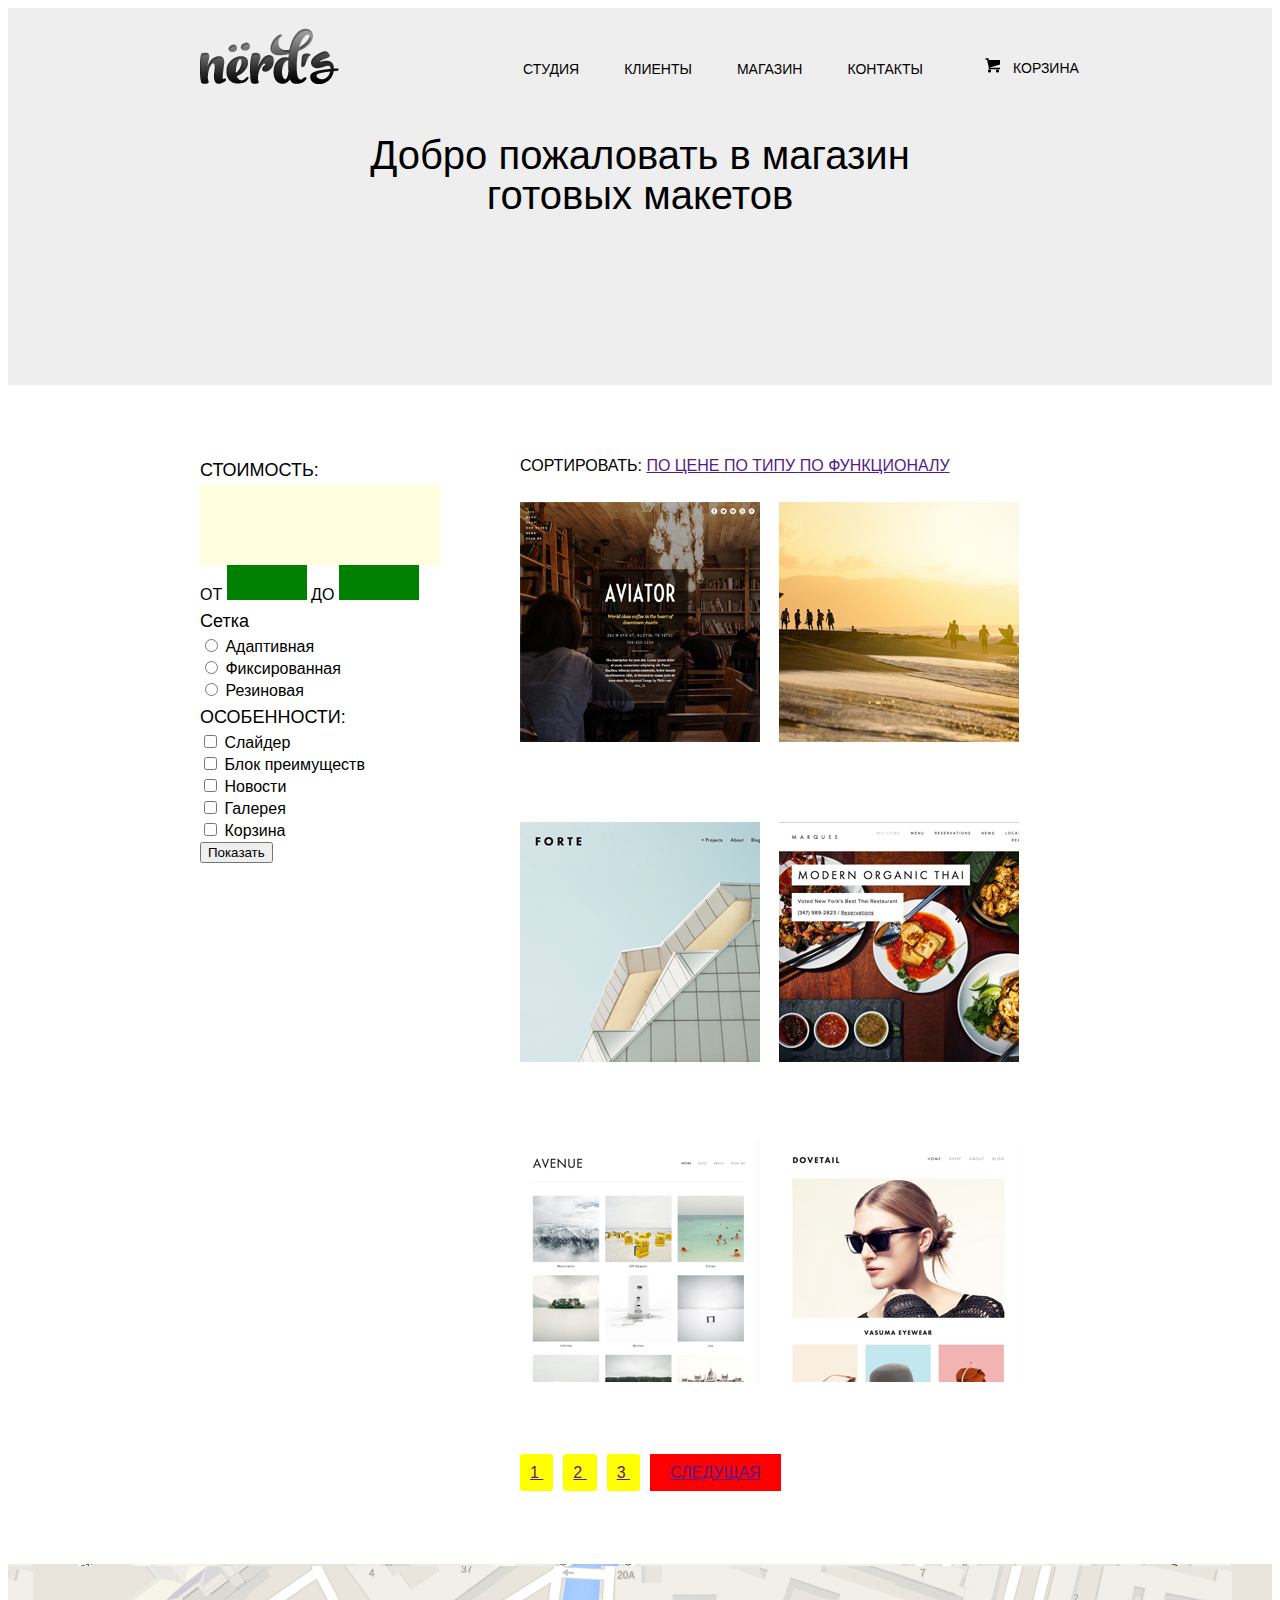
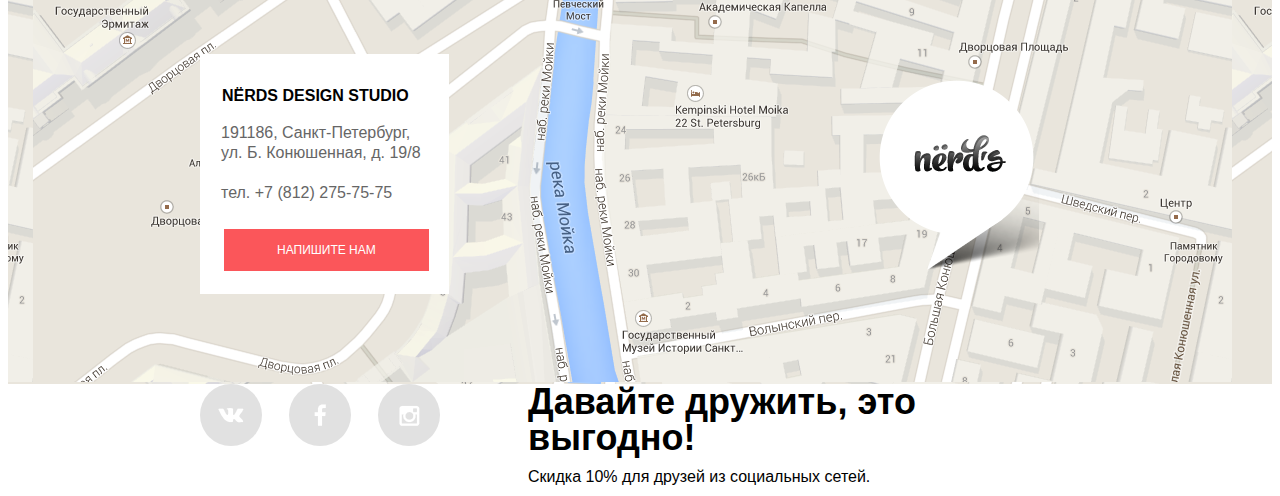
==== catalog.html @ fcb2af53 "Ищем ошибку" ====
<!DOCTYPE HTML5>
<html>
<head>
<meta charset="utf-8">
<link href="css/style.css" rel="stylesheet">
<title> Каталог магазина </title>
</head>   
<body>

<header>
<div class="container">
  <div class="logo"><img src="img/logo.png" width="" height=""></div>
  <ul class="main-menu">
    <li><a href=""> Студия </a></li>
    <li><a href=""> Клиенты </a></li>
    <li><a href=""> Магазин </a></li>
    <li><a href=""> Контакты </a></li>
  </ul>
  <div class="basket">
    <a href=""> Корзина </a>
  </div>
</div>
</header> 
    
<div class="promo-block">
<div class="container">

<div class="catalog-promo-title"> Добро пожаловать в магазин 
готовых макетов </div>
      
</div>    
</div>
    
<div class="main">
<div class="container">

<div class="filter-block">
  <div class="filter-navigation">
    <span class="filter-title"> СТОИМОСТЬ: </span> 
    <div class="filter-scroll"></div>
    <span> ОТ </span><div class="filter-value min"></div><span> ДО </span><div class="filter-value max"></div>
  </div>
  <div class="filter-select">
    <form action="https://htmlacademy.ru" method="post">
      <div class="filter-version">
      <span class="filter-title"> Сетка </span>
      <label><input type="radio"> Адаптивная </label>
      <label><input type="radio"> Фиксированная </label>
      <label><input type="radio"> Резиновая </label>
      </div>
      <div class="features">
      <span class="filter-title"> ОСОБЕННОСТИ: </span>
      <label><input type="checkbox"> Слайдер </label>
      <label><input type="checkbox"> Блок преимуществ </label>
      <label><input type="checkbox"> Новости </label>
      <label><input type="checkbox"> Галерея </label>
      <label><input type="checkbox"> Корзина </label>
      </div>
      <button type="submit"> Показать </button>      
    </form>     
  </div>
</div>
    
    
<div class="portfolio-block">
  <div class="sort">
    <span class="sort-title"> СОРТИРОВАТЬ: </span>
    <a href=""> ПО ЦЕНЕ </a>
    <a href=""> ПО ТИПУ </a>
    <a href=""> ПО ФУНКЦИОНАЛУ </a>
    <a href="" class="sort-down">  </a>
    <a href="" class="sort-up">  </a>
  </div>
  <div class="portfolio">
    <div class="portfolio-item">
      <img src="img/item1.jpg" width="" height="">  
    </div>
    <div class="portfolio-item">
      <img src="img/item2.jpg" width="" height="">  
    </div>
    <div class="portfolio-item">
      <img src="img/item3.jpg" width="" height="">  
    </div>
    <div class="portfolio-item">
      <img src="img/item4.jpg" width="" height="">  
    </div>
    <div class="portfolio-item">
      <img src="img/item5.jpg" width="" height="">  
    </div>
    <div class="portfolio-item">
      <img src="img/item6.jpg" width="" height="">  
    </div>
  </div> 
  <div class="page-number">
    <a href="" class="page-point"> 1 </a>
    <a href="" class="page-point"> 2 </a>
    <a href="" class="page-point"> 3 </a>
    <a href="" class="page-next"> СЛЕДУЩАЯ </a>   
  </div>
</div>


    
</div>    
</div>

    
    
    
<div class="map">
<div class="container">
  <div class="companyinfo">
    <h2> NЁRDS DESIGN STUDIO </h2>
    <p> 191186, Санкт-Петербург,<br> 
ул. Б. Конюшенная, д. 19/8<br><br>  

тел. +7 (812) 275-75-75 </p>
    <a href="" class="writetous"> Напишите нам</a>
    
  </div>
  <div class="logo-onmap"><img src="img/logo-cut.png"></div>
    
</div>
</div>
    
<footer>
<div class="container">
  <div class="social">
    <a href="" class="socialicon icon-vk"></a>
    <a href="" class="socialicon icon-fc"></a>
    <a href="" class="socialicon icon-insta"></a>
  </div>
  <div class="footerpromo">
    <strong class="footerpromo-call"> Давайте дружить, это выгодно! </strong> 
    <p class="footerpromo-description"> Скидка 10% для друзей из социальных сетей. </p>
  </div>
</div>


      
</footer>
    

    
    
</body>
</html>
---- css/style.css ----
/* Общие стили */

body {
font-size: 16px;
line-height: 22px;
color: #000000;
font-family: 'Roboto', sans-serif;
font-weight: 500;

}

.column-2 {
width: 620px;
float: left;
}

.column-1 {
width: 250px;
float: right;
}


.filter-title {
font-size: 18px;
line-height: 30px;
}

.container {
width: 880px;
padding-left: 10px;
padding-right: 10px;
margin: 0 auto;
}

.container:after {
content: "";
display: table;
clear: both;
}

/* Стили к хедеру */

header {
padding-bottom: 50px;
background: #eeeeee;
}

.logo {
    width: 140px;
    margin-right: 183px;
    float: left;
    padding-top: 20px;
}

.main-menu {
    width: 400px;
    margin-right: 18px;
    float: left;
    font-size: 0px;
    padding: 0px;
    
}

.main-menu li {
display: inline-block;
font-size: 16px;
margin-top: 46px;
margin-right: 45px;
position: relative;
}

.main-menu li:last-child {
margin-right: 0px;
}

.main-menu a {
font-size: 14px;
line-height: 30px;
text-transform: uppercase;
color: #000000;
text-decoration: none;   
}

.main-menu a:hover, .basket a:hover {
color: #fb565a;
}

.main-menu a:active, .basket a:active {
color: #8f8f8f;
}

.current-page {

position: absolute;
height: 2px;
background: red;


    
}

.basket {
width: ;
float: left;
padding-left: 72px;
padding-top: 45px;
position: relative;

}

.basket a {
font-size: 14px;
line-height: 30px;
text-transform: uppercase;
color: #000000;
text-decoration: none; 
    
}


.basket:before {
content: "";
width: 15px;
height: 15px;
position: absolute;
background: url("../img/icon-basket.png") no-repeat;
left: 44px;
top: 50px;

}

.
/* Стили к футеру */
footer {
padding-top: 74px;
padding-bottom: 80px;
}
.social {
width: 240px;
float: left;
font-size: 0px;
margin-right: 88px;
}

.socialicon {
display: inline-block;
width: 62px;
height: 62px;
border-radius: 50%;
margin-right: 27px;
line-height: 62px;
position: relative;
font-size: 16px;
vertical-align: top;


}

.icon-vk {
background: #e1e1e1 url("../img/icon-vk.png") no-repeat center;
}

.icon-fc {
background: #e1e1e1 url("../img/icon-fc.png") no-repeat center;
}

.icon-insta {
background: #e1e1e1 url("../img/icon-insta.png") no-repeat center;
}



.socialicon:nth-child(3n) {
margin-right: 0px;
}



.footerpromo {
float: left;
width: 538px;
    

}

.footerpromo-call {
font-size: 36px;
line-height: 36px;
}

.footerpromo-description {
margin: 0px;
padding-top: 10px;
font-size: 16px;
line-height: 22px;

}

/* Стили к промо-блоку */


.promo-title {
font-size: 36px;
line-height: 36px;
padding-top: 20px;
}

.promo-description {
padding-top: 5px;
color: #283136;
margin-bottom: 36px;
}

.promo-block {
padding-bottom: 80px;
margin-bottom: 70px;
background: #eeeeee;
}

.promo-info {
width: 380px;
float: left;
margin-right: 162px;
}

.promo-info .more {
padding: 13px 71px;
background: #fb565a;
text-transform: uppercase;
font-size: 12px;
line-height: 18px;
color: #ffffff;
text-decoration: none;
}

.promo-image {
width:auto;
float: left;
}

/* Стили к "Что делаем?" */
.whatdo {
padding-bottom:87px;
border-bottom: 2px solid #eeeeee;
}

.whatdo:after {
content: "";
display: table;
clear: both;
}

.whatdo-item {
width: 240px;
float: left;
margin-right: 80px;
}

.whatdo-item:last-child {
margin-right: 0px;
}

.whatdo-item-title {
font-size: 18px;
line-height: 30px;
text-transform: uppercase;
padding-top: 6px;
}

.whatdo-item-description {
font-size: 15px;
line-height: 22px;
color: #283136;
padding-left: px;
margin-bottom: 35px;
}

.whatdo-item-order {
    text-decoration: none;
    font-size: 12px;
    line-height: 18x;
    text-transform: uppercase;
    color: #ffffff;
    padding: 13px 40px;
    border-radius: 3px;
}

.whatdo-item-order1 {
background: #fb565a;
}

.whatdo-item-order1:hover {
background: #d6494d;
}

.whatdo-item-order1:active {
background: #b63538;
}

.whatdo-item-order2 {
background: #00ca74;
}

.whatdo-item-order2:hover {
background: #01a25e;
}

.whatdo-item-order2:active {
background: #009053;
}

.whatdo-item-order3 {
background: #efc84a;
}

.whatdo-item-order3:hover {
background: #d6ae2c;
}

.whatdo-item-order3:active {
background: #c09b24;
}


/* Стили к "Информация о компании" */


.about {
padding-top: 43px;
margin-bottom: 54px;
}

.about-top {
margin-bottom: 15px;
}

.about-top:after {
content: "";
display: table;
clear: both;
}

.about-title {
font-size: 36px;
line-height: 36px;
margin-bottom: 0px;
}

.about-description {
padding-left: 3px;
font-weight: ;
}

.about-top img {
margin-top: 18px;
margin-left: 42px;
margin-bottom: 26px;

}

.about-top .year {
text-transform: uppercase;
margin-left: 90px;
}

.about-bottom {
content: "";
display: table;
clear: both;
}   

.ourservices-title {
font-size: 16px;
line-height: 22px;
text-transform: uppercase;
}

.ourservices-list {
padding: 0px;
list-style: none;
position: relative;
}

.ourservices-list li {
padding-top: 8px;
padding-left: 37px;
margin-bottom: 13px;
position: relative;
}

.ourservices li:before {
content: "";
position: absolute;
width: 25px;
height: 2px;
background: #fb565a;
top: 17px;
left: 0px;
}



.howworks-title {
font-size: 16px;
line-height: 22px;
text-transform: uppercase;
padding-left: 20px;
}

.howworks-list {
padding: 0px;
list-style: none;
}

.howworks-list li {
padding-top: 8px;
padding-left: 56px;
margin-bottom: 14px;
position: relative;
}

.howworks-list li:before {
    content: "";
position: absolute;
width: 25px;
height: 2px;
background: #fb565a;
top: 17px;
left: 22px;
}


.clients {
min-height: 166px;
border-top:2px solid #eeeeee;
border-bottom: 2px solid #eeeeee;
margin-bottom: 80px;
line-height: 166px;
font-size: 0px;
}

.clients-item {
display: inline-block;
vertical-align: middle; 
margin-left: 10px;
margin-right: 112px;

}

.clients img {
opacity: 0.2;
}

.clients img:hover {
opacity: 1;
}

.clients-item:last-child {
margin-right: 0px;
}

/* Карта */

.map {
background: url("../img/map.png");
    background-position: 25px 2px;
padding-top: 90px;
padding-bottom: 90px;
}

.companyinfo {
background: #ffffff;
min-height: 240px;
float: left;
}

.logo-onmap {
width:auto;
float: left;
margin-top: 26px;
margin-left: 430px;
}

.companyinfo h2 {
font-size: 16px;
line-height: 30px;
margin: 0px;
padding-top: 27px;
padding-left: 22px;
}

.companyinfo p {
margin: 0px;
font-size: 16px;
line-height: 20px;
padding-top: 12px;
padding-left: 21px;
padding-right: 28px;
color: #666666;
margin-bottom: 38px;
}

.companyinfo .writetous {
color: red;
font-size: 12px;
line-height: 18px;
margin-left: 24px;
padding: 14px 53px;
text-transform: uppercase;
text-decoration: none;
color: #ffffff;
background: #fb565a;


}
/* #666666 */


/* 2-ая страничка */ 

.catalog-promo-title {
width: 590px;
font-size: 40px;
line-height: 40px;
text-align: center;
margin-left: auto;
margin-right: auto;
padding-bottom: 90px;
}

.filter-block {
width: 240px;
float: left;
}

.filter-scroll {
width: 240px;
height: 80px;
background: lightyellow;
}

.filter-value {
width: 80px;
height: 35px;
background: green;
display: inline-block;
}

.filter-version label, .features label {
display: block;
}

.portfolio-block {
width: 560px;
float: right;
margin-bottom: 80px;
}

.portfolio {
font-size: 0px;
}

.sort {
margin-bottom: 25px;
}

.portfolio-item {
width: 240px;
height: 240px;
margin-bottom: 80px;
display: inline-block;
}

.portfolio-item:nth-child(1n) {
margin-right: 19px;
}

.page-number {

}

.page-point {
background: yellow;
padding: 10px;
border-radius: 3px;
margin-right: 10px;
}

.page-next {
padding: 10px 20px;
background:red;
}
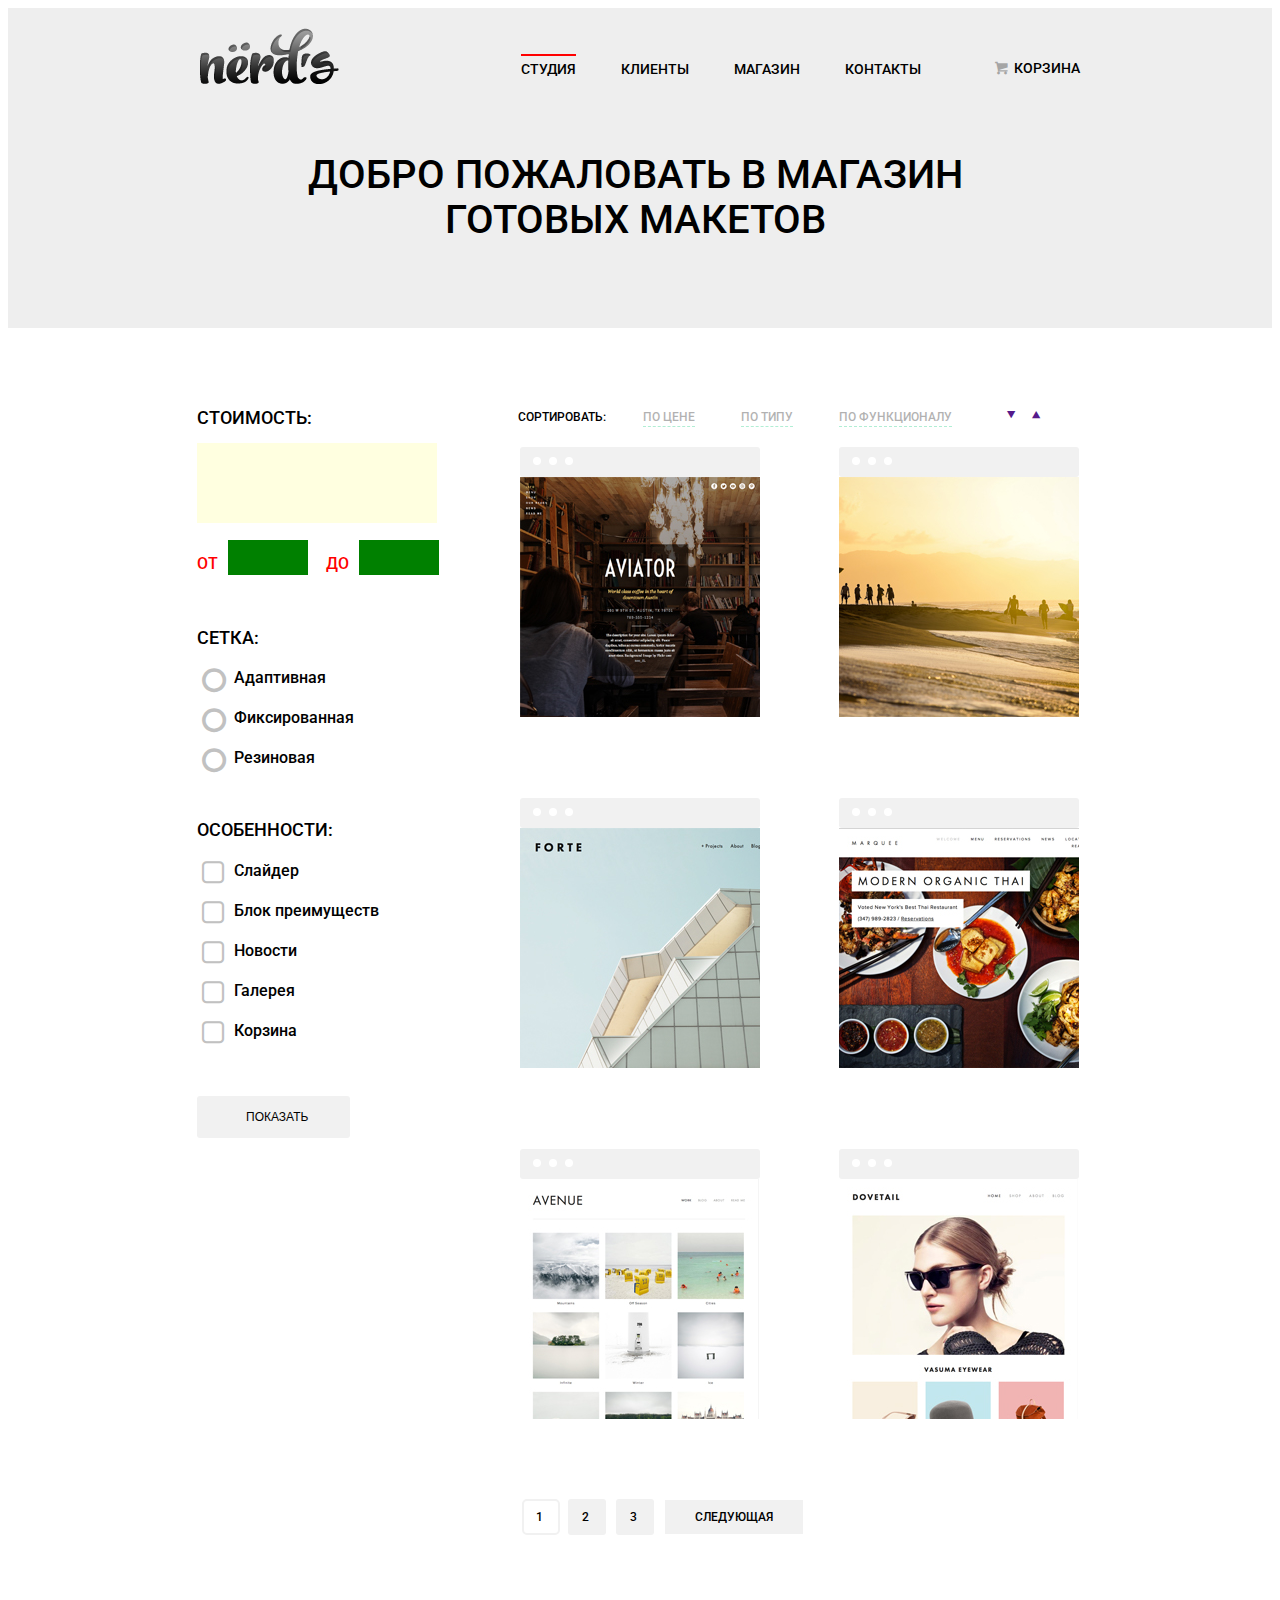
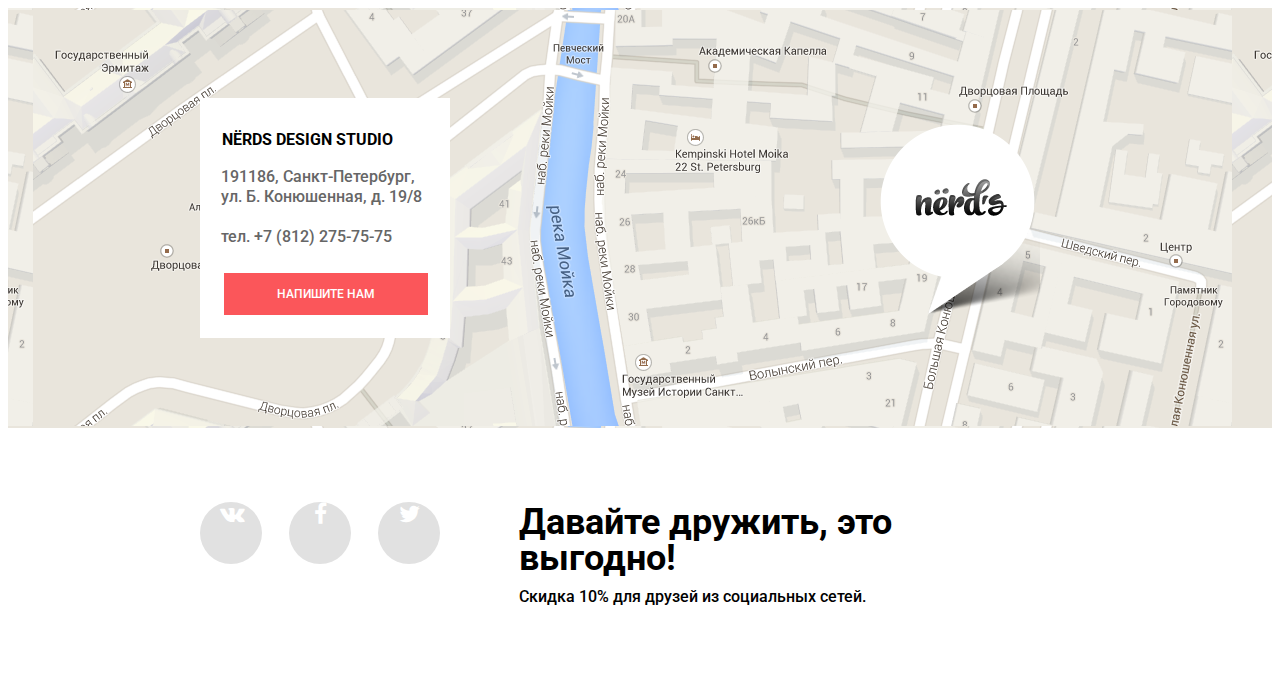
==== commit 47ecbe13: "Доверстал 2 странички" ====
--- a/catalog.html
+++ b/catalog.html
@@ -2,6 +2,7 @@
 <html>
 <head>
 <meta charset="utf-8">
+<link href='https://fonts.googleapis.com/css?family=Roboto:500,300&subset=latin,cyrillic' rel='stylesheet' type='text/css'>
 <link href="css/style.css" rel="stylesheet">
 <title> Каталог магазина </title>
 </head>   
@@ -11,13 +12,13 @@
 <div class="container">
   <div class="logo"><img src="img/logo.png" width="" height=""></div>
   <ul class="main-menu">
-    <li><a href=""> Студия </a></li>
+    <li><a href="" class="now"> Студия </a></li>
     <li><a href=""> Клиенты </a></li>
     <li><a href=""> Магазин </a></li>
     <li><a href=""> Контакты </a></li>
   </ul>
   <div class="basket">
-    <a href=""> Корзина </a>
+    <a href="" class="basket-item"><span class="icon-basket"></span> Корзина </a>
   </div>
 </div>
 </header> 
@@ -38,25 +39,33 @@
   <div class="filter-navigation">
     <span class="filter-title"> СТОИМОСТЬ: </span> 
     <div class="filter-scroll"></div>
-    <span> ОТ </span><div class="filter-value min"></div><span> ДО </span><div class="filter-value max"></div>
+    <div class="filter-scroll-value"><span> ОТ </span><div class="filter-value min"></div><span> ДО </span><div class="filter-value max"></div></div>
   </div>
   <div class="filter-select">
     <form action="https://htmlacademy.ru" method="post">
       <div class="filter-version">
-      <span class="filter-title"> Сетка </span>
-      <label><input type="radio"> Адаптивная </label>
-      <label><input type="radio"> Фиксированная </label>
-      <label><input type="radio"> Резиновая </label>
+      <span class="filter-title filter-title-margin"> СЕТКА: </span>
+      <input type="radio" id="rd1"> 
+      <label for="rd1"> Адаптивная </label>
+      <input type="radio" id="rd2">  
+      <label for="rd2"> Фиксированная </label>
+      <input type="radio" id="rd3"> 
+      <label for="rd3"> Резиновая  </label>
       </div>
       <div class="features">
       <span class="filter-title"> ОСОБЕННОСТИ: </span>
-      <label><input type="checkbox"> Слайдер </label>
-      <label><input type="checkbox"> Блок преимуществ </label>
-      <label><input type="checkbox"> Новости </label>
-      <label><input type="checkbox"> Галерея </label>
-      <label><input type="checkbox"> Корзина </label>
+      <input type="checkbox" id="ch1"> 
+      <label for="ch1"> Слайдер </label>
+      <input type="checkbox" id="ch2">  
+      <label for="ch2"> Блок преимуществ </label>
+      <input type="checkbox" id="ch3">  
+      <label for="ch3"> Новости </label>
+      <input type="checkbox" id="ch4">  
+      <label for="ch4"> Галерея </label>
+      <input type="checkbox" id="ch5"> 
+      <label for="ch5"> Корзина  </label>
       </div>
-      <button type="submit"> Показать </button>      
+      <div class="filter-button"><button type="submit"> Показать </button></div>     
     </form>     
   </div>
 </div>
@@ -65,37 +74,49 @@
 <div class="portfolio-block">
   <div class="sort">
     <span class="sort-title"> СОРТИРОВАТЬ: </span>
-    <a href=""> ПО ЦЕНЕ </a>
-    <a href=""> ПО ТИПУ </a>
-    <a href=""> ПО ФУНКЦИОНАЛУ </a>
-    <a href="" class="sort-down">  </a>
-    <a href="" class="sort-up">  </a>
+    <a href="" class="type"> ПО ЦЕНЕ </a>
+    <a href="" class="type"> ПО ТИПУ </a>
+    <a href="" class="type"> ПО ФУНКЦИОНАЛУ </a>
+    <a href="" class="icon-down-dir"></a>
+    <a href="" class="icon-up-dir"></a>
   </div>
   <div class="portfolio">
     <div class="portfolio-item">
-      <img src="img/item1.jpg" width="" height="">  
+      <div class="portfolio-item-bordertop"><i class="white-point"></i><i class="white-point"></i><i class="white-point"></i></div>
+      <div class="portfolio-item-img"><img src="img/item1.jpg" width="" height=""></div>
+      <div class="portfolio-item-description pid1"></div>
     </div>
     <div class="portfolio-item">
-      <img src="img/item2.jpg" width="" height="">  
+      <div class="portfolio-item-bordertop"><i class="white-point"></i><i class="white-point"></i><i class="white-point"></i></div>
+      <div class="portfolio-item-img"><img src="img/item2.jpg" width="" height=""></div>
+      <div class="portfolio-item-description pid2"></div>
     </div>
     <div class="portfolio-item">
-      <img src="img/item3.jpg" width="" height="">  
+      <div class="portfolio-item-bordertop"><i class="white-point"></i><i class="white-point"></i><i class="white-point"></i></div>
+      <div class="portfolio-item-img"><img src="img/item3.jpg" width="" height=""></div> 
+      <div class="portfolio-item-description pid3"></div>
     </div>
     <div class="portfolio-item">
-      <img src="img/item4.jpg" width="" height="">  
+      <div class="portfolio-item-bordertop"><i class="white-point"></i><i class="white-point"></i><i class="white-point"></i></div>
+      <div class="portfolio-item-img"><img src="img/item4.jpg" width="" height=""></div> 
+      <div class="portfolio-item-description pid4"></div>
     </div>
     <div class="portfolio-item">
-      <img src="img/item5.jpg" width="" height="">  
+      <div class="portfolio-item-bordertop"><i class="white-point"></i><i class="white-point"></i><i class="white-point"></i></div>
+      <div class="portfolio-item-img"><img src="img/item5.jpg" width="" height=""></div> 
+      <div class="portfolio-item-description pid5"></div>
     </div>
     <div class="portfolio-item">
-      <img src="img/item6.jpg" width="" height="">  
+      <div class="portfolio-item-bordertop"><i class="white-point"></i><i class="white-point"></i><i class="white-point"></i></div>
+      <div class="portfolio-item-img"><img src="img/item6.jpg" width="" height=""></div>  
+      <div class="portfolio-item-description pid6"></div>
     </div>
   </div> 
   <div class="page-number">
-    <a href="" class="page-point"> 1 </a>
+    <a href="" class="page-point current"> 1 </a>
     <a href="" class="page-point"> 2 </a>
     <a href="" class="page-point"> 3 </a>
-    <a href="" class="page-next"> СЛЕДУЩАЯ </a>   
+    <a href="" class="page-next"> СЛЕДУЮЩАЯ </a>   
   </div>
 </div>
 
@@ -126,9 +147,9 @@
 <footer>
 <div class="container">
   <div class="social">
-    <a href="" class="socialicon icon-vk"></a>
-    <a href="" class="socialicon icon-fc"></a>
-    <a href="" class="socialicon icon-insta"></a>
+    <a href="" class="socialicon"><span class="icon-vk"></span></a>
+    <a href="" class="socialicon"><span class="icon-facebook"></span></a>
+    <a href="" class="socialicon"><span class="icon-twitter"></span></a>
   </div>
   <div class="footerpromo">
     <strong class="footerpromo-call"> Давайте дружить, это выгодно! </strong> 
--- a/css/style.css
+++ b/css/style.css
@@ -6,8 +6,48 @@
 color: #000000;
 font-family: 'Roboto', sans-serif;
 font-weight: 500;
-
-}
+}
+
+@font-face {
+  font-weight: normal;
+  font-style: normal;
+
+  font-family: "symbols-nerds";
+  src: url("../fonts/symbols-nerds.woff") format("woff"),
+       url("../fonts/symbols-nerds.woff2") format("woff2");
+}
+
+[class^="icon-"]::before,
+[class*=" icon-"]::before {
+  display: inline-block;
+  width: 1em;
+  margin-right: 0.2em;
+  margin-left: 0.2em;
+
+  font-weight: normal;
+  line-height: 1em;
+  font-family: "symbols-nerds";
+  text-align: center;
+  text-transform: none;
+  text-decoration: inherit;
+  font-style: normal;
+  font-variant: normal;
+
+  speak: none;
+}
+
+.icon-basket::before { content: "\62"; } /* "b" */
+.icon-facebook::before { content: "\66"; } /* "f" */
+.icon-twitter::before { content: "\74"; } /* "t" */
+.icon-vk::before { content: "\76"; } /* "v" */
+.icon-up-dir::before { content: "\25b2"; } /* "▲" */
+.icon-down-dir::before { content: "\25bc"; } /* "▼" */
+.icon-circle::before { content: "\25cb"; } /* "○" */
+.icon-circle-dot::before { content: "\25cf"; } /* "●" */
+.icon-check-off::before { content: "\2610"; } /* "☐" */
+.icon-check-on::before { content: "\2611"; } /* "☑" */
+.icon-instagramm::before { content: "📷"; } /* "\1f4f7" */
+
 
 .column-2 {
 width: 620px;
@@ -47,18 +87,15 @@
 
 .logo {
     width: 140px;
-    margin-right: 183px;
     float: left;
     padding-top: 20px;
 }
 
 .main-menu {
-    width: 400px;
-    margin-right: 18px;
     float: left;
+    margin-left: 181px;
     font-size: 0px;
-    padding: 0px;
-    
+    padding: 0px;   
 }
 
 .main-menu li {
@@ -85,30 +122,24 @@
 color: #fb565a;
 }
 
+.basket a:hover span {
+opacity: 1;
+}
+
 .main-menu a:active, .basket a:active {
 color: #8f8f8f;
 }
 
-.current-page {
-
-position: absolute;
-height: 2px;
-background: red;
-
-
-    
-}
-
 .basket {
-width: ;
-float: left;
-padding-left: 72px;
+float: right;
+padding-left: 32px;
 padding-top: 45px;
 position: relative;
 
-}
-
-.basket a {
+
+}
+
+.basket .basket-item {
 font-size: 14px;
 line-height: 30px;
 text-transform: uppercase;
@@ -117,7 +148,13 @@
     
 }
 
-
+.basket-item span {
+opacity: 0.3;
+}
+
+
+
+/*
 .basket:before {
 content: "";
 width: 15px;
@@ -126,10 +163,25 @@
 background: url("../img/icon-basket.png") no-repeat;
 left: 44px;
 top: 50px;
-
-}
-
-.
+*/
+
+}
+
+.main-menu li {
+position: relative;
+}
+
+.main-menu .now:after {
+    
+content: '';
+position: absolute;
+background-color: red;
+left: 0;
+right: 0;
+height: 2px;
+
+}
+
 /* Стили к футеру */
 footer {
 padding-top: 74px;
@@ -139,36 +191,36 @@
 width: 240px;
 float: left;
 font-size: 0px;
-margin-right: 88px;
+margin-right: 79px;
 }
 
 .socialicon {
 display: inline-block;
+vertical-align: top;
 width: 62px;
 height: 62px;
+font-size: 0;
 border-radius: 50%;
 margin-right: 27px;
+position: relative;
+background-color: #e1e1e1;
+text-align: center;
+}
+
+.socialicon:hover {
+background-color: #fb565a;
+}
+
+.socialicon:active {
+background-color: #d6494d;
+box-shadow: 0px 3px 0px 0px rgba(0, 0, 0, 0.15) inset; 
+}
+
+.socialicon span {
 line-height: 62px;
-position: relative;
-font-size: 16px;
-vertical-align: top;
-
-
-}
-
-.icon-vk {
-background: #e1e1e1 url("../img/icon-vk.png") no-repeat center;
-}
-
-.icon-fc {
-background: #e1e1e1 url("../img/icon-fc.png") no-repeat center;
-}
-
-.icon-insta {
-background: #e1e1e1 url("../img/icon-insta.png") no-repeat center;
-}
-
-
+font-size: 23px;
+color: #ffffff;
+}
 
 .socialicon:nth-child(3n) {
 margin-right: 0px;
@@ -179,6 +231,7 @@
 .footerpromo {
 float: left;
 width: 538px;
+margin-top: 2px;
     
 
 }
@@ -186,6 +239,7 @@
 .footerpromo-call {
 font-size: 36px;
 line-height: 36px;
+margin-top:px;
 }
 
 .footerpromo-description {
@@ -295,6 +349,8 @@
 
 .whatdo-item-order1:active {
 background: #b63538;
+box-shadow: 0px 3px 0px 0px rgba(0, 0, 0, 0.15) inset;
+
 }
 
 .whatdo-item-order2 {
@@ -307,6 +363,7 @@
 
 .whatdo-item-order2:active {
 background: #009053;
+box-shadow: 0px 3px 0px 0px rgba(0, 0, 0, 0.15) inset;
 }
 
 .whatdo-item-order3 {
@@ -319,6 +376,7 @@
 
 .whatdo-item-order3:active {
 background: #c09b24;
+box-shadow: 0px 3px 0px 0px rgba(0, 0, 0, 0.15) inset;
 }
 
 
@@ -519,24 +577,47 @@
 /* 2-ая страничка */ 
 
 .catalog-promo-title {
-width: 590px;
+width: 670px;
 font-size: 40px;
-line-height: 40px;
+line-height: 45px;
+margin-left: 99px;
+padding-top: 17px;
+text-transform: uppercase;
 text-align: center;
-margin-left: auto;
-margin-right: auto;
-padding-bottom: 90px;
+padding-left: 1px;
+margin-bottom: 6px;
 }
 
 .filter-block {
-width: 240px;
+width: 260px;
 float: left;
+margin-top: 5px;
+margin-left: -3px;
+}
+
+.filter-navigation {
+margin-bottom: 48px;
+}
+
+.filter-title {
+font-size: 18px;
+line-height: 30px;
+    
 }
 
 .filter-scroll {
 width: 240px;
 height: 80px;
 background: lightyellow;
+margin-top: 10px;
+margin-bottom: -3px;
+}
+
+.filter-scroll-value span {
+color: red;
+display: inline-block;
+vertical-align: bottom;
+margin-right: 10px;
 }
 
 .filter-value {
@@ -544,10 +625,137 @@
 height: 35px;
 background: green;
 display: inline-block;
-}
-
+margin-top:20px;
+margin-right: 18px;
+}
+
+
+
+
+/*
 .filter-version label, .features label {
 display: block;
+font-size: 16px;
+line-height: 20px;
+padding-left: 37px;
+margin-bottom: 20px;
+position: relative;
+cursor: pointer;
+}
+*/
+/*
+.filter-version label:before {
+content: "\25cb";
+position: absolute;
+font-family: "symbols-nerds";
+top: 2px;
+left: 5px;
+color: #c1c1c1;
+font-size: 28px;
+opacity: 0.
+}
+
+
+
+.filter-version:checked label:before {
+content: "\2611";
+}
+
+.features label:before {
+content: "\2610";
+position: absolute;
+font-family: "symbols-nerds";
+top: 2px;
+left: 5px;
+color: #c1c1c1;
+font-size: 28px;
+ 
+}
+
+*/
+
+.features {
+margin-top: 47px;
+margin-bottom: 55px;
+}
+
+.filter-button button {
+font-size: 12px;
+line-height: 18px;
+text-transform: uppercase;
+background-color: #f1f1f1;
+padding: 12px 49px;
+padding-right: 42px;
+border-radius: 3px;
+font-weight: 500;
+border: none;
+cursor: pointer;
+}
+
+.features .filter-title {
+display: inline-block;
+margin-bottom: 16px;
+}
+
+input[type="radio"] {
+display: none;
+}
+
+input[type="radio"] + label {
+display: block;
+font-size: 16px;
+line-height: 20px;
+padding-left: 37px;
+margin-bottom: 20px;
+position: relative;
+cursor: pointer;   
+}
+
+input[type="radio"] + label:before {
+content: "\25cb";
+position: absolute;
+font-family: "symbols-nerds";
+top: 2px;
+left: 5px;
+color: #c1c1c1;
+font-size: 28px;
+}
+
+input[type="radio"]:checked + label:before {
+content: "\25cf";
+}
+
+input[type="checkbox"] {
+display: none;
+}
+
+input[type="checkbox"] + label {
+display: block;
+font-size: 16px;
+line-height: 20px;
+padding-left: 37px;
+margin-bottom: 20px;
+position: relative;
+cursor: pointer;   
+}
+
+input[type="checkbox"] + label:before {
+content: "\2610";
+position: absolute;
+font-family: "symbols-nerds";
+top: 2px;
+left: 5px;
+color: #c1c1c1;
+font-size: 28px;
+}
+
+input[type="checkbox"]:checked + label:before {
+content: "\2611";
+}
+
+.filter-title-margin {
+display: inline-block;
+margin-bottom: 15px;
 }
 
 .portfolio-block {
@@ -556,37 +764,174 @@
 margin-bottom: 80px;
 }
 
+.sort {
+font-size: 12px;
+line-height: 18px;
+}
+
+.sort .type{
+color: black;
+opacity: 0.3;
+text-decoration: none;
+border-bottom: 1px dashed #00ca74;  
+}
+
+.sort .type:hover {
+color: black;
+opacity: 1;
+border-bottom: 1px solid #00ca74;
+}
+
+.sort .type:active {
+color: black;
+border: none;
+}
+
+
+.icon-down-dir, .icon-up-dir {
+text-decoration: none;
+opacity: 1;
+font-size: 18px;
+padding: 0px;
+}
+
+.icon-down-dir:active, .icon-up-dir:active {
+color: #00ca74;
+opacity: 1;
+}
+
 .portfolio {
 font-size: 0px;
 }
 
 .sort {
-margin-bottom: 25px;
-}
-
+margin-bottom: 17px;
+font-size: 0px;
+}
+
+.sort-title {
+display: inline-block;
+margin-left: -2px;
+padding-top: 10px;
+margin-right: 37px;
+font-size: 12px;
+}
+
+
+.type {
+display: inline-block;
+font-size: 12px;
+margin-right: 46px;
+}
+
+.type:nth-child(4) {
+margin-right: px;
+}
+
+
+
+.portfolio-item-bordertop {
+height: 30px;
+background-color: #f1f1f1;
+border-radius: 3px;
+padding-left: 13px;
+}
+
+.portfolio-item:hover .portfolio-item-bordertop {
+background: #797979;
+}
+
+.white-point {
+display: inline-block;
+background: #ffffff;
+width: 8px;
+height: 8px;
+border-radius: 50%;
+margin-top: 10px;
+margin-right: 8px;
+
+}
 .portfolio-item {
 width: 240px;
 height: 240px;
-margin-bottom: 80px;
-display: inline-block;
-}
-
-.portfolio-item:nth-child(1n) {
-margin-right: 19px;
+margin-bottom: 111px;
+display: inline-block;
+position: relative;
+}
+
+.portfolio-item:hover .portfolio-item-description {
+width: 200px;
+height: 200px;
+position: absolute;
+top: 50px;
+left: 20px;
+
+}
+
+/* Всплывающие картинки описание */
+
+.pid1 {
+background: url(../img/pid1.png);   
+}
+
+.pid2 {
+background: url(../img/pid2.png);   
+}
+
+.pid3 {
+background: url(../img/pid3.png);   
+}
+
+.pid4 {
+background: url(../img/pid4.png);   
+}
+
+.pid5 {
+background: url(../img/pid5.png);   
+}
+
+.pid6 {
+background: url(../img/pid6.png);   
+}
+
+
+.portfolio-item:nth-child(1), .portfolio-item:nth-child(3), .portfolio-item:nth-child(5) {
+margin-right: 79px;
 }
 
 .page-number {
-
-}
+margin-top: 6px;
+margin-left: 4px;
+}
+
+
 
 .page-point {
-background: yellow;
-padding: 10px;
+background-color: #f1f1f1;
+padding: 11px 14px;
 border-radius: 3px;
 margin-right: 10px;
+font-size: 12px;
+line-height: 18px;
+text-decoration: none;
+color: #000000;
 }
 
 .page-next {
-padding: 10px 20px;
-background:red;
-}
+padding: 10px 30px;
+background: #f1f1f1;
+margin-left: 1px;
+font-size: 12px;
+text-decoration: none;
+color: #000000;
+}
+
+.current {
+background: #ffffff;
+outline: 2px solid #f1f1f1;
+padding: 9px 12px;
+}
+
+.portfolio-item-description-title {
+font-size: 18px;
+}
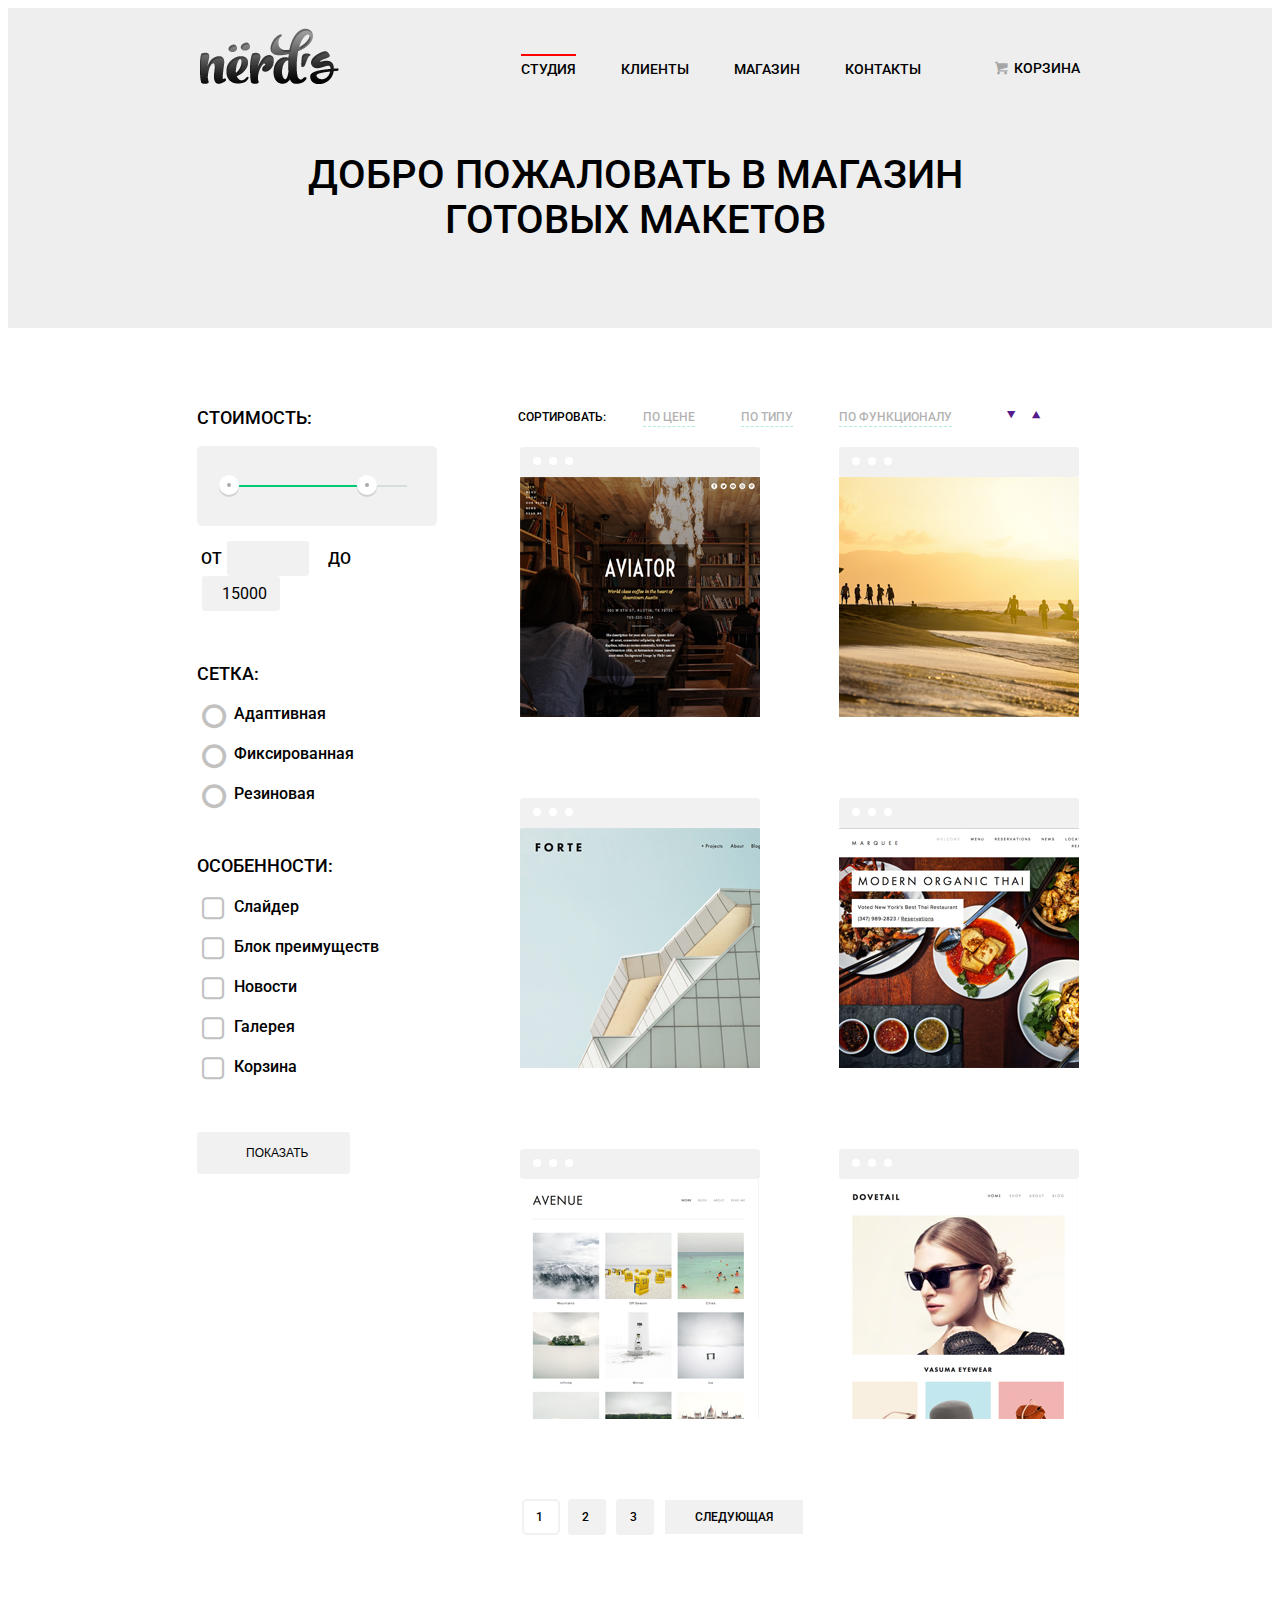
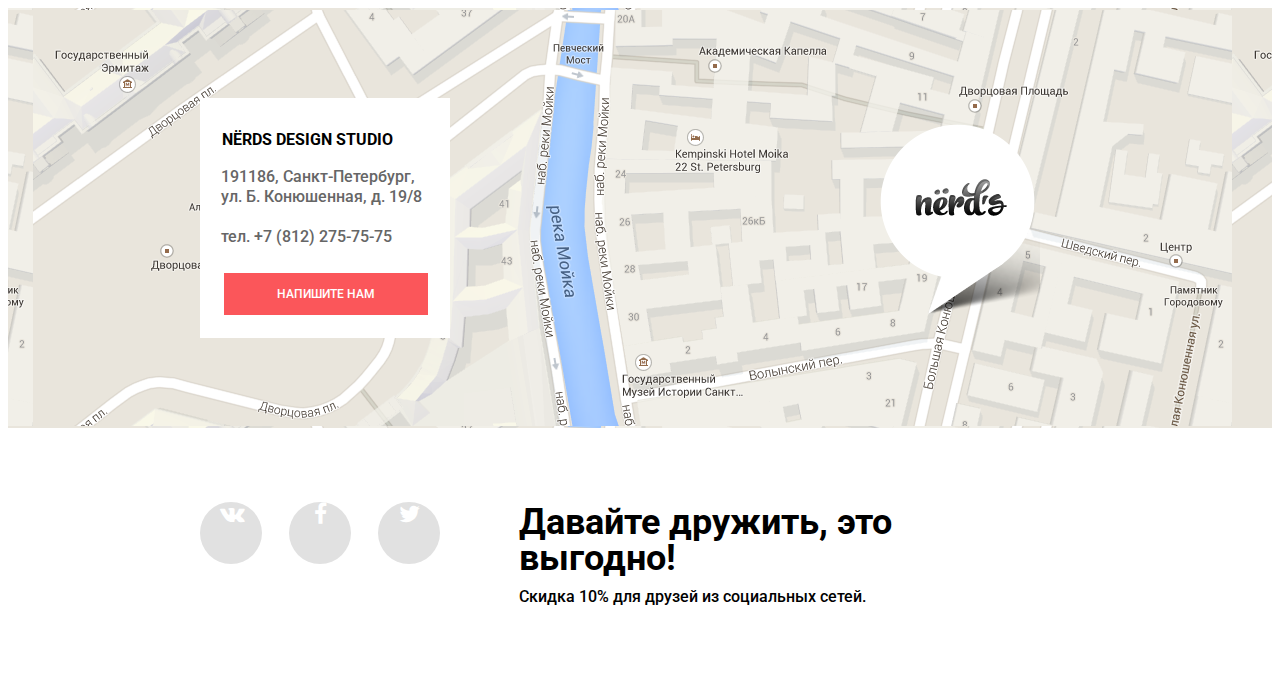
==== commit a5767ff0: "Подчистил код и подготовил слайдер и фильтр" ====
--- a/catalog.html
+++ b/catalog.html
@@ -36,13 +36,27 @@
 <div class="container">
 
 <div class="filter-block">
+
   <div class="filter-navigation">
-    <span class="filter-title"> СТОИМОСТЬ: </span> 
+    <span class="filter-title"> СТОИМОСТЬ: </span>
+    <!--
     <div class="filter-scroll"></div>
     <div class="filter-scroll-value"><span> ОТ </span><div class="filter-value min"></div><span> ДО </span><div class="filter-value max"></div></div>
+    -->
+    <div class="range-filter">
+    <form action="https://htmlacademy.ru" method="post">
+      <div class="range-controls">
+        <div class="scale"><div style="width: 75%;" class="bar"></div></div>
+        <div class="toggle min-toggle"></div>
+        <div class="toggle max-toggle"></div>
+      </div>  
+      <div class="price-controls">
+        <span class="from"> от </span> <input class="min-price" type="text" value="0" name="min-price"> <span class="to"> до </span><input class="max-price" type="text" value="15000" name="max-price">
+      </div>
+    </div>
   </div>
   <div class="filter-select">
-    <form action="https://htmlacademy.ru" method="post">
+    
       <div class="filter-version">
       <span class="filter-title filter-title-margin"> СЕТКА: </span>
       <input type="radio" id="rd1"> 
--- a/css/style.css
+++ b/css/style.css
@@ -1,5 +1,4 @@
 /* Общие стили */
-
 body {
 font-size: 16px;
 line-height: 22px;
@@ -48,7 +47,6 @@
 .icon-check-on::before { content: "\2611"; } /* "☑" */
 .icon-instagramm::before { content: "📷"; } /* "\1f4f7" */
 
-
 .column-2 {
 width: 620px;
 float: left;
@@ -57,12 +55,6 @@
 .column-1 {
 width: 250px;
 float: right;
-}
-
-
-.filter-title {
-font-size: 18px;
-line-height: 30px;
 }
 
 .container {
@@ -70,6 +62,7 @@
 padding-left: 10px;
 padding-right: 10px;
 margin: 0 auto;
+
 }
 
 .container:after {
@@ -78,6 +71,15 @@
 clear: both;
 }
 
+.clearfix {
+content: "";
+display: table;
+clear: both;    
+}
+
+
+
+
 /* Стили к хедеру */
 
 header {
@@ -86,16 +88,25 @@
 }
 
 .logo {
-    width: 140px;
-    float: left;
-    padding-top: 20px;
+width: 140px;
+float: left;
+padding-top: 20px;
 }
 
 .main-menu {
-    float: left;
-    margin-left: 181px;
-    font-size: 0px;
-    padding: 0px;   
+float: left;
+margin-left: 181px;
+font-size: 0px;
+padding: 0px;   
+}
+
+.main-menu .now:after {   
+content: '';
+position: absolute;
+background-color: red;
+left: 0;
+right: 0;
+height: 2px;
 }
 
 .main-menu li {
@@ -135,8 +146,6 @@
 padding-left: 32px;
 padding-top: 45px;
 position: relative;
-
-
 }
 
 .basket .basket-item {
@@ -154,39 +163,14 @@
 
 
 
-/*
-.basket:before {
-content: "";
-width: 15px;
-height: 15px;
-position: absolute;
-background: url("../img/icon-basket.png") no-repeat;
-left: 44px;
-top: 50px;
-*/
-
-}
-
-.main-menu li {
-position: relative;
-}
-
-.main-menu .now:after {
-    
-content: '';
-position: absolute;
-background-color: red;
-left: 0;
-right: 0;
-height: 2px;
-
-}
 
 /* Стили к футеру */
 footer {
 padding-top: 74px;
 padding-bottom: 80px;
 }
+
+/*Левый блок футера */
 .social {
 width: 240px;
 float: left;
@@ -226,14 +210,11 @@
 margin-right: 0px;
 }
 
-
-
+/* Правый блок футера */
 .footerpromo {
 float: left;
 width: 538px;
 margin-top: 2px;
-    
-
 }
 
 .footerpromo-call {
@@ -247,11 +228,22 @@
 padding-top: 10px;
 font-size: 16px;
 line-height: 22px;
-
-}
-
-/* Стили к промо-блоку */
-
+}
+
+
+
+
+.promo-block {
+padding-bottom: 80px;
+margin-bottom: 70px;
+background: #eeeeee;
+}
+/* Пробуем написать как в html-academy 
+.promo-info {
+width: 380px;
+float: left;
+margin-right: 162px;
+}
 
 .promo-title {
 font-size: 36px;
@@ -263,18 +255,6 @@
 padding-top: 5px;
 color: #283136;
 margin-bottom: 36px;
-}
-
-.promo-block {
-padding-bottom: 80px;
-margin-bottom: 70px;
-background: #eeeeee;
-}
-
-.promo-info {
-width: 380px;
-float: left;
-margin-right: 162px;
 }
 
 .promo-info .more {
@@ -287,10 +267,129 @@
 text-decoration: none;
 }
 
-.promo-image {
+.promo-post {
 width:auto;
 float: left;
 }
+
+*/
+
+
+/* Поехали */
+.slider-background {
+background: #eeeeee;
+}
+
+.slider{
+position: relative;
+width: 880px;
+height: 300px;
+margin: 0 auto;
+margin-bottom: 82px;
+}
+
+
+
+.slider-controls{
+position: absolute;
+bottom: 105px;
+left: 430px;
+width: 200px;
+height: 10px;
+margin-left: -100px;
+text-align: center;
+z-index: 1000;
+}
+
+.slider-controls i{
+display: inline-block;
+width: 4px;
+height: 4px;
+margin: 0 3px;
+background: white;
+border: 3px solid white;
+vertical-align: top;
+border-radius: 50%;
+cursor: pointer;
+}
+
+.slider-controls .active{
+background: #c1c1c1;
+}
+
+.slide{
+position: absolute;
+top: 0;
+left: 0;
+width: 100%;
+height: 100%;
+overflow: hidden;
+}
+
+.slide-text{
+width: 380px;
+padding: 24px 0;
+color: #283136;
+}
+
+.slide-title{
+font-size: 36px;
+line-height: 1;
+font-weight: bold;
+color: black;
+}
+
+.slide .btn{
+display: block;
+width: 240px;
+padding: 10px 0;
+margin-top: 25px;
+font-size: 12px;
+color: white;
+text-transform: uppercase;
+text-align: center;
+text-decoration: none;
+background: #fb565a;
+border-radius: 3px;
+}
+
+.slide:nth-child(1){
+    background-image:url('../img/promo1.png');
+    background-repeat:no-repeat;
+    background-position:100% 0px;
+    
+}
+
+.slide:nth-child(2){
+    background-image:url('../img/promo2.png');
+    background-repeat:no-repeat;
+    background-position:100% 10px;
+}
+
+.slide:nth-child(3){
+    background-image:url('../img/promo3.png');
+    background-repeat:no-repeat;
+    background-position: 100% 10px;
+}
+.slide{
+    display:none;
+}
+
+.slide:nth-child(1){
+    display:block;
+}
+
+
+
+
+
+
+
+
+
+
+
+
 
 /* Стили к "Что делаем?" */
 .whatdo {
@@ -339,6 +438,7 @@
     border-radius: 3px;
 }
 
+/* Состояния кнопок заказать */
 .whatdo-item-order1 {
 background: #fb565a;
 }
@@ -350,7 +450,6 @@
 .whatdo-item-order1:active {
 background: #b63538;
 box-shadow: 0px 3px 0px 0px rgba(0, 0, 0, 0.15) inset;
-
 }
 
 .whatdo-item-order2 {
@@ -380,9 +479,9 @@
 }
 
 
+
+
 /* Стили к "Информация о компании" */
-
-
 .about {
 padding-top: 43px;
 margin-bottom: 54px;
@@ -398,6 +497,7 @@
 clear: both;
 }
 
+/* Первый верхний блок информации о компании */
 .about-title {
 font-size: 36px;
 line-height: 36px;
@@ -413,7 +513,6 @@
 margin-top: 18px;
 margin-left: 42px;
 margin-bottom: 26px;
-
 }
 
 .about-top .year {
@@ -421,6 +520,7 @@
 margin-left: 90px;
 }
 
+/* Второй нижний блок информации о компании */
 .about-bottom {
 content: "";
 display: table;
@@ -456,8 +556,6 @@
 left: 0px;
 }
 
-
-
 .howworks-title {
 font-size: 16px;
 line-height: 22px;
@@ -478,7 +576,7 @@
 }
 
 .howworks-list li:before {
-    content: "";
+content: "";
 position: absolute;
 width: 25px;
 height: 2px;
@@ -488,6 +586,9 @@
 }
 
 
+
+
+/* Блок наших клиентов */
 .clients {
 min-height: 166px;
 border-top:2px solid #eeeeee;
@@ -502,7 +603,6 @@
 vertical-align: middle; 
 margin-left: 10px;
 margin-right: 112px;
-
 }
 
 .clients img {
@@ -517,11 +617,13 @@
 margin-right: 0px;
 }
 
+
+
+
 /* Карта */
-
 .map {
 background: url("../img/map.png");
-    background-position: 25px 2px;
+background-position: 25px 2px;
 padding-top: 90px;
 padding-bottom: 90px;
 }
@@ -530,13 +632,6 @@
 background: #ffffff;
 min-height: 240px;
 float: left;
-}
-
-.logo-onmap {
-width:auto;
-float: left;
-margin-top: 26px;
-margin-left: 430px;
 }
 
 .companyinfo h2 {
@@ -568,14 +663,30 @@
 text-decoration: none;
 color: #ffffff;
 background: #fb565a;
-
-
-}
-/* #666666 */
-
-
-/* 2-ая страничка */ 
-
+}
+
+.logo-onmap {
+width:auto;
+float: left;
+margin-top: 26px;
+margin-left: 430px;
+}
+
+
+
+
+
+
+
+
+
+
+/* ---------- 2-ая страничка ---------- */ 
+
+
+
+
+/* Промо к странице */
 .catalog-promo-title {
 width: 670px;
 font-size: 40px;
@@ -588,6 +699,10 @@
 margin-bottom: 6px;
 }
 
+
+
+
+/* Стилизация фильтра */
 .filter-block {
 width: 260px;
 float: left;
@@ -595,14 +710,17 @@
 margin-left: -3px;
 }
 
+/* Навигация фильтра */
 .filter-navigation {
 margin-bottom: 48px;
 }
 
 .filter-title {
 font-size: 18px;
-line-height: 30px;
-    
+line-height: 30px; 
+display: inline-block;
+margin-bottom: 13px;
+
 }
 
 .filter-scroll {
@@ -632,19 +750,117 @@
 
 
 
-/*
-.filter-version label, .features label {
+.range-filter {
+width: 240px;
+margin-bottom: 0px;
+}
+
+.range-controls {
+position: relative;
+height : 80px;
+margin-bottom: 20px;
+padding: 0 30px;
+background: #f1f1f1;
+border-radius: 5px;
+overflow: hidden;  
+
+}
+
+.range-controls .scale {
+margin-top: 39px;
+height: 2px;
+background: #d7dcde;
+}
+
+.range-controls .bar {
+height: 2px;
+background: #00ca74;
+}
+
+.range-controls .toggle {
+width:4px;
+height: 4px;
+border: 8px solid white;
+background: #ababab;
+border-radius: 50%;
+position: absolute;
+top: 29px;
+box-shadow: 0 2px 1px 0 #cfcfcf;
+cursor: pointer;
+}
+
+.min-toggle {
+left: 22px;
+}
+
+.max-toggle {
+left: 160px;
+}
+
+.price-controls {
+text-transform: uppercase;
+font-size: 16px;
+margin-top: -5px;
+margin-left:4px;
+}
+
+.price-controls input {
+width: 60px;
+padding: 8px 0px;
+margin-left: 1px;
+margin-right: 2px
+border: none;
+background: #f1f1f1;
+font-size: 16px;
+color: #000000;
+font-family: 'Roboto', sans-serif;
+text-align: center;
+border-radius: 3px;
+border: none;
+
+}
+
+
+
+.price-controls .to {
+display: inline-block;
+margin-right: 8px;
+}
+
+input.min-price {
+padding-left: 37px;
+padding-right: 45px;
+margin-right: 15px;
+}
+
+input.max-price {
+width: 78px;
+padding-left: 16px;
+padding-right: 10px;
+}
+
+/* Оформление лейблов */
+.filter-title-margin {
+display: inline-block;
+margin-bottom: 15px;
+}
+
+/* Стили к радио-лейблу */
+input[type="radio"] {
+display: none;
+}
+
+input[type="radio"] + label {
 display: block;
 font-size: 16px;
 line-height: 20px;
 padding-left: 37px;
 margin-bottom: 20px;
 position: relative;
-cursor: pointer;
-}
-*/
-/*
-.filter-version label:before {
+cursor: pointer;   
+}
+
+input[type="radio"] + label:before {
 content: "\25cb";
 position: absolute;
 font-family: "symbols-nerds";
@@ -652,16 +868,38 @@
 left: 5px;
 color: #c1c1c1;
 font-size: 28px;
-opacity: 0.
-}
-
-
-
-.filter-version:checked label:before {
-content: "\2611";
-}
-
-.features label:before {
+}
+
+input[type="radio"]:checked + label:before {
+content: "\25cf";
+}
+
+/* Стили к чекбокс-лейблу */
+.features {
+margin-top: 47px;
+margin-bottom: 55px;
+}
+
+.features .filter-title {
+display: inline-block;
+margin-bottom: 16px;
+}
+
+input[type="checkbox"] {
+display: none;
+}
+
+input[type="checkbox"] + label {
+display: block;
+font-size: 16px;
+line-height: 20px;
+padding-left: 37px;
+margin-bottom: 20px;
+position: relative;
+cursor: pointer;   
+}
+
+input[type="checkbox"] + label:before {
 content: "\2610";
 position: absolute;
 font-family: "symbols-nerds";
@@ -669,16 +907,13 @@
 left: 5px;
 color: #c1c1c1;
 font-size: 28px;
- 
-}
-
-*/
-
-.features {
-margin-top: 47px;
-margin-bottom: 55px;
-}
-
+}
+
+input[type="checkbox"]:checked + label:before {
+content: "\2611";
+}
+
+/* Кнопка "Показать" */
 .filter-button button {
 font-size: 12px;
 line-height: 18px;
@@ -692,88 +927,40 @@
 cursor: pointer;
 }
 
-.features .filter-title {
-display: inline-block;
-margin-bottom: 16px;
-}
-
-input[type="radio"] {
-display: none;
-}
-
-input[type="radio"] + label {
-display: block;
-font-size: 16px;
-line-height: 20px;
-padding-left: 37px;
-margin-bottom: 20px;
-position: relative;
-cursor: pointer;   
-}
-
-input[type="radio"] + label:before {
-content: "\25cb";
-position: absolute;
-font-family: "symbols-nerds";
-top: 2px;
-left: 5px;
-color: #c1c1c1;
-font-size: 28px;
-}
-
-input[type="radio"]:checked + label:before {
-content: "\25cf";
-}
-
-input[type="checkbox"] {
-display: none;
-}
-
-input[type="checkbox"] + label {
-display: block;
-font-size: 16px;
-line-height: 20px;
-padding-left: 37px;
-margin-bottom: 20px;
-position: relative;
-cursor: pointer;   
-}
-
-input[type="checkbox"] + label:before {
-content: "\2610";
-position: absolute;
-font-family: "symbols-nerds";
-top: 2px;
-left: 5px;
-color: #c1c1c1;
-font-size: 28px;
-}
-
-input[type="checkbox"]:checked + label:before {
-content: "\2611";
-}
-
-.filter-title-margin {
-display: inline-block;
-margin-bottom: 15px;
-}
-
+
+
+
+/* Блок с портфолио */
 .portfolio-block {
 width: 560px;
 float: right;
 margin-bottom: 80px;
 }
 
+/* Сортировка */
 .sort {
 font-size: 12px;
 line-height: 18px;
+margin-bottom: 17px;
+font-size: 0px;
+}
+
+.sort-title {
+display: inline-block;
+margin-left: -2px;
+padding-top: 10px;
+margin-right: 37px;
+font-size: 12px;
 }
 
 .sort .type{
 color: black;
 opacity: 0.3;
 text-decoration: none;
-border-bottom: 1px dashed #00ca74;  
+border-bottom: 1px dashed #00ca74; 
+display: inline-block;
+font-size: 12px;
+margin-right: 46px;
 }
 
 .sort .type:hover {
@@ -787,6 +974,9 @@
 border: none;
 }
 
+.type:nth-child(4) {
+margin-right: px;
+}
 
 .icon-down-dir, .icon-up-dir {
 text-decoration: none;
@@ -800,35 +990,10 @@
 opacity: 1;
 }
 
+/* Портфолио */
 .portfolio {
 font-size: 0px;
 }
-
-.sort {
-margin-bottom: 17px;
-font-size: 0px;
-}
-
-.sort-title {
-display: inline-block;
-margin-left: -2px;
-padding-top: 10px;
-margin-right: 37px;
-font-size: 12px;
-}
-
-
-.type {
-display: inline-block;
-font-size: 12px;
-margin-right: 46px;
-}
-
-.type:nth-child(4) {
-margin-right: px;
-}
-
-
 
 .portfolio-item-bordertop {
 height: 30px;
@@ -849,14 +1014,18 @@
 border-radius: 50%;
 margin-top: 10px;
 margin-right: 8px;
-
-}
+}
+
 .portfolio-item {
 width: 240px;
 height: 240px;
 margin-bottom: 111px;
 display: inline-block;
 position: relative;
+}
+
+.portfolio-item:nth-child(1), .portfolio-item:nth-child(3), .portfolio-item:nth-child(5) {
+margin-right: 79px;
 }
 
 .portfolio-item:hover .portfolio-item-description {
@@ -865,11 +1034,9 @@
 position: absolute;
 top: 50px;
 left: 20px;
-
 }
 
 /* Всплывающие картинки описание */
-
 .pid1 {
 background: url(../img/pid1.png);   
 }
@@ -894,17 +1061,11 @@
 background: url(../img/pid6.png);   
 }
 
-
-.portfolio-item:nth-child(1), .portfolio-item:nth-child(3), .portfolio-item:nth-child(5) {
-margin-right: 79px;
-}
-
+/* Пагинация */
 .page-number {
 margin-top: 6px;
 margin-left: 4px;
 }
-
-
 
 .page-point {
 background-color: #f1f1f1;
@@ -932,6 +1093,106 @@
 padding: 9px 12px;
 }
 
-.portfolio-item-description-title {
-font-size: 18px;
-}
+.map-item {
+position: relative;
+}
+
+.map-item:after {
+content: "";
+display: table;
+clear: both;
+}
+
+.pop-up {
+padding-left: 80px;
+padding-right: 90px;
+padding-top: 50px;
+padding-bottom: 50px;
+width: 460px;
+height: 315px;
+background: #ffffff;
+position: absolute;  
+box-shadow: 0px 20px 40px 0px rgba(0, 0, 0, 0.75);
+left: 50%;
+margin-left: -315px;
+top: 1590px;
+}
+
+.close {
+width: 40px;
+height: 40px;
+background: #fb565a;
+font-size: 0px;
+border-radius: 50%;
+cursor: pointer;
+border: 0px;
+outline: none;
+position: absolute;
+top: 5px;
+right: 5px;
+}
+
+.close:before, .close:after {
+content: "";
+position: absolute;
+height: 25px;
+width: 4px;
+border-radius: 3px;
+background: #fff;
+top: 8px;
+left: 18px;
+}
+
+.close:before {
+transform: rotate(45deg)
+}
+
+.close:after {
+transform: rotate(-45deg)
+}
+
+.pop-up label {
+font-size: 16px;
+}
+
+.pop-up input {
+border: 2px solid  #d7dcde;
+font-family: 'Roboto', sans-serif;
+font-size: 12px;
+line-height: 18oxl
+}
+
+.pop-up input.name, .pop-up input.email {
+width: 216px;
+height: 24px;
+}
+
+.pop-up .name-field {
+float: left;   
+}
+
+.pop-up .email-field {
+float: right;   
+}
+
+.pop-up .text-field {
+margin-top: 25px;
+margin-bottom: 50px;
+}
+
+.pop-up input.textarea {
+width: 100%;
+height: 115px;
+}
+
+.pop-up .write-us {
+display: block;
+text-decoration: none;
+color: #fff;
+background-color: #fb565a;
+padding: 10px 195px;
+}
+
+
+
+
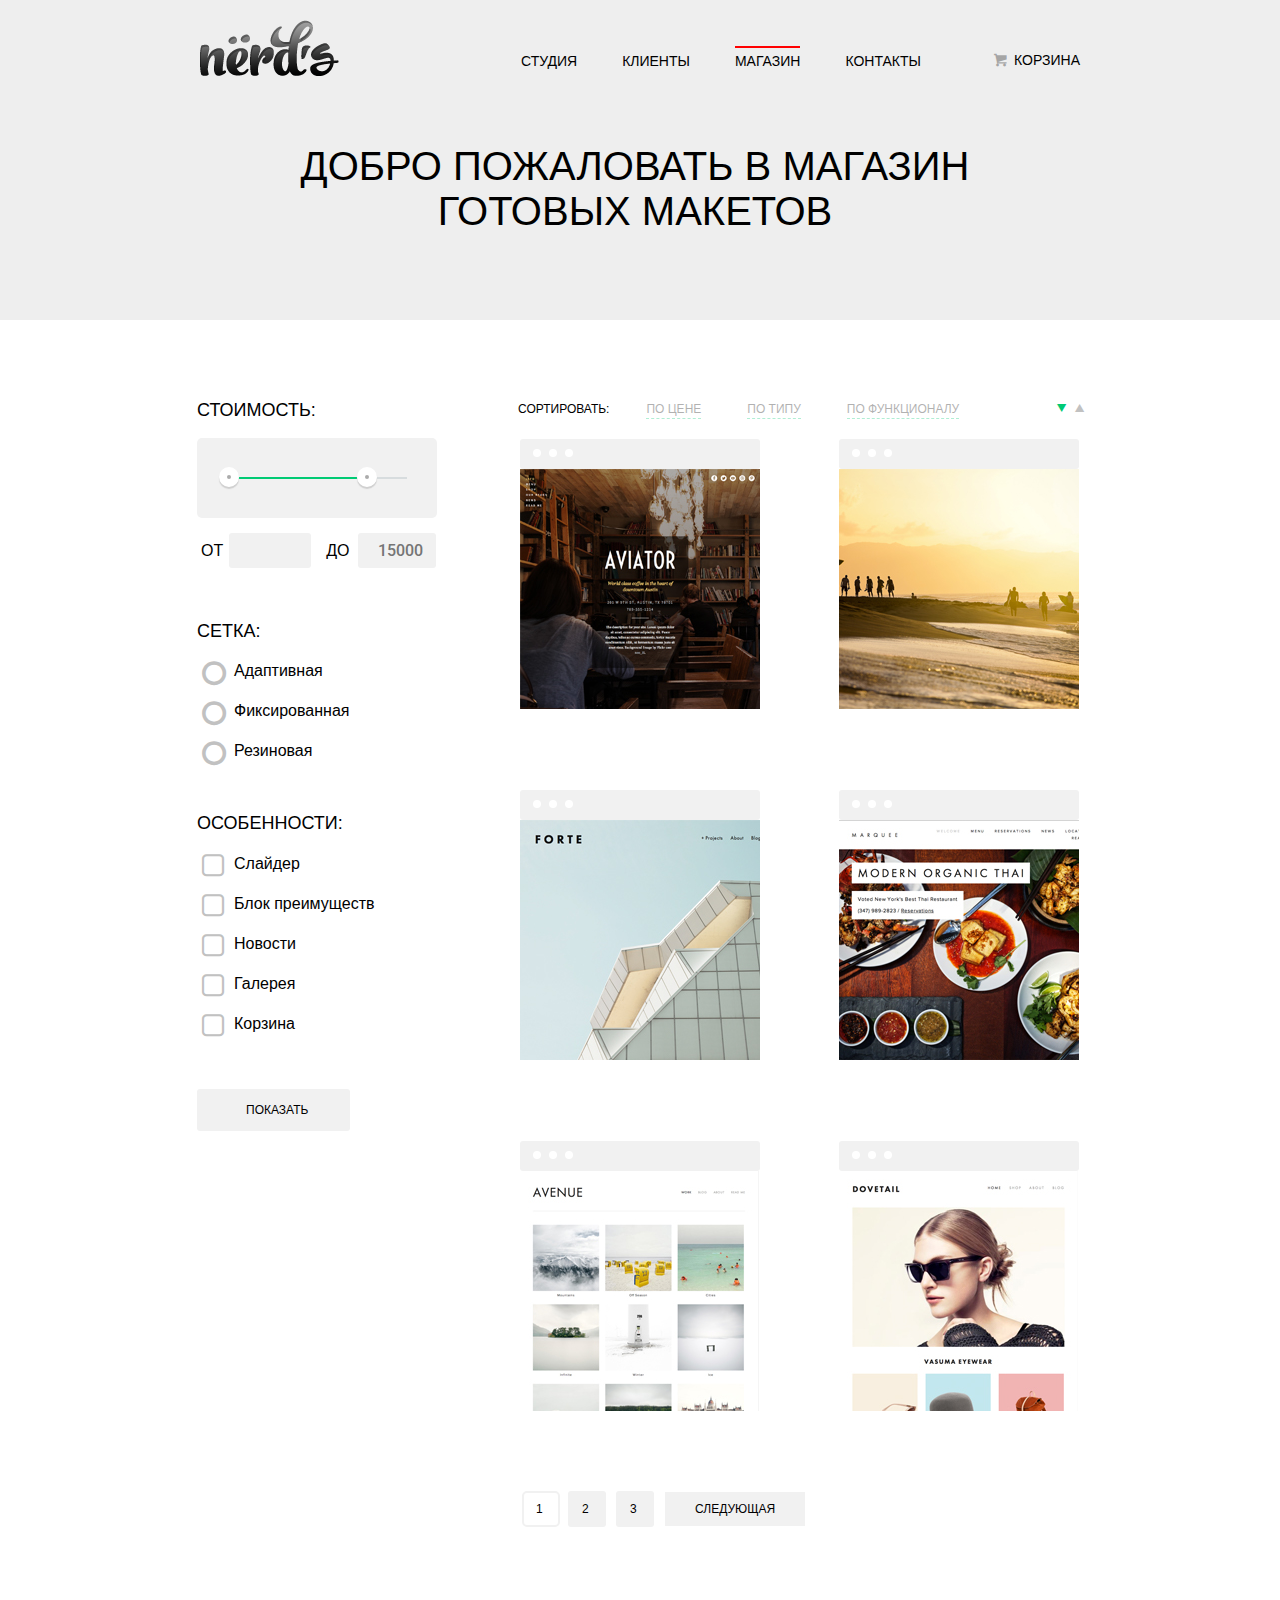
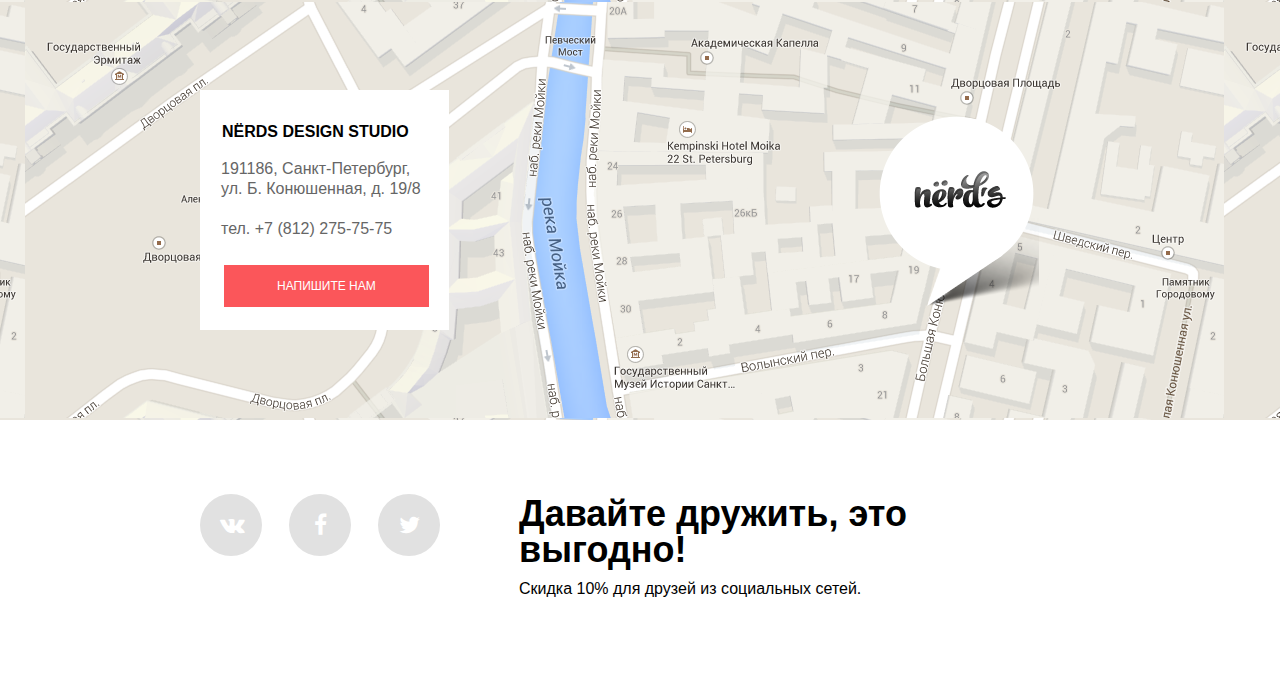
==== commit 0fb5d97e: "Исправил недочеты + сделал всплывающую форму" ====
--- a/catalog.html
+++ b/catalog.html
@@ -10,11 +10,11 @@
 
 <header>
 <div class="container">
-  <div class="logo"><img src="img/logo.png" width="" height=""></div>
+  <div class="logo"><a href="index.html"><img src="img/logo.png" width="" height=""></a></div>
   <ul class="main-menu">
-    <li><a href="" class="now"> Студия </a></li>
+    <li><a href="index.html"> Студия </a></li>
     <li><a href=""> Клиенты </a></li>
-    <li><a href=""> Магазин </a></li>
+    <li><a href="" class="now"> Магазин </a></li>
     <li><a href=""> Контакты </a></li>
   </ul>
   <div class="basket">
@@ -51,7 +51,7 @@
         <div class="toggle max-toggle"></div>
       </div>  
       <div class="price-controls">
-        <span class="from"> от </span> <input class="min-price" type="text" value="0" name="min-price"> <span class="to"> до </span><input class="max-price" type="text" value="15000" name="max-price">
+        <span class="from"> от </span> <input class="min-price" type="text" placeholder="0" name="min-price"> <span class="to"> до </span><input class="max-price" type="text" placeholder="15000" name="max-price">
       </div>
     </div>
   </div>
@@ -59,11 +59,11 @@
     
       <div class="filter-version">
       <span class="filter-title filter-title-margin"> СЕТКА: </span>
-      <input type="radio" id="rd1"> 
+      <input type="radio" id="rd1" name="nameradio"> 
       <label for="rd1"> Адаптивная </label>
-      <input type="radio" id="rd2">  
+      <input type="radio" id="rd2" name="nameradio">  
       <label for="rd2"> Фиксированная </label>
-      <input type="radio" id="rd3"> 
+      <input type="radio" id="rd3" name="nameradio"> 
       <label for="rd3"> Резиновая  </label>
       </div>
       <div class="features">
@@ -87,12 +87,16 @@
     
 <div class="portfolio-block">
   <div class="sort">
+    
     <span class="sort-title"> СОРТИРОВАТЬ: </span>
     <a href="" class="type"> ПО ЦЕНЕ </a>
     <a href="" class="type"> ПО ТИПУ </a>
     <a href="" class="type"> ПО ФУНКЦИОНАЛУ </a>
+    
+    <div class="sort-icons">
     <a href="" class="icon-down-dir"></a>
     <a href="" class="icon-up-dir"></a>
+    </div>
   </div>
   <div class="portfolio">
     <div class="portfolio-item">
--- a/css/style.css
+++ b/css/style.css
@@ -1,9 +1,444 @@
+/*! normalize.css v3.0.2 | MIT License | git.io/normalize */
+
+/**
+ * 1. Set default font family to sans-serif.
+ * 2. Prevent iOS text size adjust after orientation change, without disabling
+ *    user zoom.
+ */
+
+html {
+  font-family: sans-serif; /* 1 */
+  -ms-text-size-adjust: 100%; /* 2 */
+  -webkit-text-size-adjust: 100%; /* 2 */
+}
+
+/**
+ * Remove default margin.
+ */
+
+body {
+  margin: 0;
+}
+
+/* HTML5 display definitions
+   ========================================================================== */
+
+/**
+ * Correct `block` display not defined for any HTML5 element in IE 8/9.
+ * Correct `block` display not defined for `details` or `summary` in IE 10/11
+ * and Firefox.
+ * Correct `block` display not defined for `main` in IE 11.
+ */
+
+article,
+aside,
+details,
+figcaption,
+figure,
+footer,
+header,
+hgroup,
+main,
+menu,
+nav,
+section,
+summary {
+  display: block;
+}
+
+/**
+ * 1. Correct `inline-block` display not defined in IE 8/9.
+ * 2. Normalize vertical alignment of `progress` in Chrome, Firefox, and Opera.
+ */
+
+audio,
+canvas,
+progress,
+video {
+  display: inline-block; /* 1 */
+  vertical-align: baseline; /* 2 */
+}
+
+/**
+ * Prevent modern browsers from displaying `audio` without controls.
+ * Remove excess height in iOS 5 devices.
+ */
+
+audio:not([controls]) {
+  display: none;
+  height: 0;
+}
+
+/**
+ * Address `[hidden]` styling not present in IE 8/9/10.
+ * Hide the `template` element in IE 8/9/11, Safari, and Firefox < 22.
+ */
+
+[hidden],
+template {
+  display: none;
+}
+
+/* Links
+   ========================================================================== */
+
+/**
+ * Remove the gray background color from active links in IE 10.
+ */
+
+a {
+  background-color: transparent;
+}
+
+/**
+ * Improve readability when focused and also mouse hovered in all browsers.
+ */
+
+a:active,
+a:hover {
+  outline: 0;
+}
+
+/* Text-level semantics
+   ========================================================================== */
+
+/**
+ * Address styling not present in IE 8/9/10/11, Safari, and Chrome.
+ */
+
+abbr[title] {
+  border-bottom: 1px dotted;
+}
+
+/**
+ * Address style set to `bolder` in Firefox 4+, Safari, and Chrome.
+ */
+
+b,
+strong {
+  font-weight: bold;
+}
+
+/**
+ * Address styling not present in Safari and Chrome.
+ */
+
+dfn {
+  font-style: italic;
+}
+
+/**
+ * Address variable `h1` font-size and margin within `section` and `article`
+ * contexts in Firefox 4+, Safari, and Chrome.
+ */
+
+h1 {
+  font-size: 2em;
+  margin: 0.67em 0;
+}
+
+/**
+ * Address styling not present in IE 8/9.
+ */
+
+mark {
+  background: #ff0;
+  color: #000;
+}
+
+/**
+ * Address inconsistent and variable font size in all browsers.
+ */
+
+small {
+  font-size: 80%;
+}
+
+/**
+ * Prevent `sub` and `sup` affecting `line-height` in all browsers.
+ */
+
+sub,
+sup {
+  font-size: 75%;
+  line-height: 0;
+  position: relative;
+  vertical-align: baseline;
+}
+
+sup {
+  top: -0.5em;
+}
+
+sub {
+  bottom: -0.25em;
+}
+
+/* Embedded content
+   ========================================================================== */
+
+/**
+ * Remove border when inside `a` element in IE 8/9/10.
+ */
+
+img {
+  border: 0;
+}
+
+/**
+ * Correct overflow not hidden in IE 9/10/11.
+ */
+
+svg:not(:root) {
+  overflow: hidden;
+}
+
+/* Grouping content
+   ========================================================================== */
+
+/**
+ * Address margin not present in IE 8/9 and Safari.
+ */
+
+figure {
+  margin: 1em 40px;
+}
+
+/**
+ * Address differences between Firefox and other browsers.
+ */
+
+hr {
+  -moz-box-sizing: content-box;
+  box-sizing: content-box;
+  height: 0;
+}
+
+/**
+ * Contain overflow in all browsers.
+ */
+
+pre {
+  overflow: auto;
+}
+
+/**
+ * Address odd `em`-unit font size rendering in all browsers.
+ */
+
+code,
+kbd,
+pre,
+samp {
+  font-family: monospace, monospace;
+  font-size: 1em;
+}
+
+/* Forms
+   ========================================================================== */
+
+/**
+ * Known limitation: by default, Chrome and Safari on OS X allow very limited
+ * styling of `select`, unless a `border` property is set.
+ */
+
+/**
+ * 1. Correct color not being inherited.
+ *    Known issue: affects color of disabled elements.
+ * 2. Correct font properties not being inherited.
+ * 3. Address margins set differently in Firefox 4+, Safari, and Chrome.
+ */
+
+button,
+input,
+optgroup,
+select,
+textarea {
+  color: inherit; /* 1 */
+  font: inherit; /* 2 */
+  margin: 0; /* 3 */
+}
+
+/**
+ * Address `overflow` set to `hidden` in IE 8/9/10/11.
+ */
+
+button {
+  overflow: visible;
+}
+
+/**
+ * Address inconsistent `text-transform` inheritance for `button` and `select`.
+ * All other form control elements do not inherit `text-transform` values.
+ * Correct `button` style inheritance in Firefox, IE 8/9/10/11, and Opera.
+ * Correct `select` style inheritance in Firefox.
+ */
+
+button,
+select {
+  text-transform: none;
+}
+
+/**
+ * 1. Avoid the WebKit bug in Android 4.0.* where (2) destroys native `audio`
+ *    and `video` controls.
+ * 2. Correct inability to style clickable `input` types in iOS.
+ * 3. Improve usability and consistency of cursor style between image-type
+ *    `input` and others.
+ */
+
+button,
+html input[type="button"], /* 1 */
+input[type="reset"],
+input[type="submit"] {
+  -webkit-appearance: button; /* 2 */
+  cursor: pointer; /* 3 */
+}
+
+/**
+ * Re-set default cursor for disabled elements.
+ */
+
+button[disabled],
+html input[disabled] {
+  cursor: default;
+}
+
+/**
+ * Remove inner padding and border in Firefox 4+.
+ */
+
+button::-moz-focus-inner,
+input::-moz-focus-inner {
+  border: 0;
+  padding: 0;
+}
+
+/**
+ * Address Firefox 4+ setting `line-height` on `input` using `!important` in
+ * the UA stylesheet.
+ */
+
+input {
+  line-height: normal;
+}
+
+/**
+ * It's recommended that you don't attempt to style these elements.
+ * Firefox's implementation doesn't respect box-sizing, padding, or width.
+ *
+ * 1. Address box sizing set to `content-box` in IE 8/9/10.
+ * 2. Remove excess padding in IE 8/9/10.
+ */
+
+input[type="checkbox"],
+input[type="radio"] {
+  box-sizing: border-box; /* 1 */
+  padding: 0; /* 2 */
+}
+
+/**
+ * Fix the cursor style for Chrome's increment/decrement buttons. For certain
+ * `font-size` values of the `input`, it causes the cursor style of the
+ * decrement button to change from `default` to `text`.
+ */
+
+input[type="number"]::-webkit-inner-spin-button,
+input[type="number"]::-webkit-outer-spin-button {
+  height: auto;
+}
+
+/**
+ * 1. Address `appearance` set to `searchfield` in Safari and Chrome.
+ * 2. Address `box-sizing` set to `border-box` in Safari and Chrome
+ *    (include `-moz` to future-proof).
+ */
+
+input[type="search"] {
+  -webkit-appearance: textfield; /* 1 */
+  -moz-box-sizing: content-box;
+  -webkit-box-sizing: content-box; /* 2 */
+  box-sizing: content-box;
+}
+
+/**
+ * Remove inner padding and search cancel button in Safari and Chrome on OS X.
+ * Safari (but not Chrome) clips the cancel button when the search input has
+ * padding (and `textfield` appearance).
+ */
+
+input[type="search"]::-webkit-search-cancel-button,
+input[type="search"]::-webkit-search-decoration {
+  -webkit-appearance: none;
+}
+
+/**
+ * Define consistent border, margin, and padding.
+ */
+
+fieldset {
+  border: 1px solid #c0c0c0;
+  margin: 0 2px;
+  padding: 0.35em 0.625em 0.75em;
+}
+
+/**
+ * 1. Correct `color` not being inherited in IE 8/9/10/11.
+ * 2. Remove padding so people aren't caught out if they zero out fieldsets.
+ */
+
+legend {
+  border: 0; /* 1 */
+  padding: 0; /* 2 */
+}
+
+/**
+ * Remove default vertical scrollbar in IE 8/9/10/11.
+ */
+
+textarea {
+  overflow: auto;
+}
+
+/**
+ * Don't inherit the `font-weight` (applied by a rule above).
+ * NOTE: the default cannot safely be changed in Chrome and Safari on OS X.
+ */
+
+optgroup {
+  font-weight: bold;
+}
+
+/* Tables
+   ========================================================================== */
+
+/**
+ * Remove most spacing between table cells.
+ */
+
+table {
+  border-collapse: collapse;
+  border-spacing: 0;
+}
+
+td,
+th {
+  padding: 0;
+}
+
+
+
+
+
+
+
+
 /* Общие стили */
 body {
 font-size: 16px;
 line-height: 22px;
 color: #000000;
-font-family: 'Roboto', sans-serif;
+font-family: 'Roboto', 'Arial' sans-serif;
 font-weight: 500;
 }
 
@@ -24,7 +459,7 @@
   margin-left: 0.2em;
 
   font-weight: normal;
-  line-height: 1em;
+  line-height: em;
   font-family: "symbols-nerds";
   text-align: center;
   text-transform: none;
@@ -238,42 +673,6 @@
 margin-bottom: 70px;
 background: #eeeeee;
 }
-/* Пробуем написать как в html-academy 
-.promo-info {
-width: 380px;
-float: left;
-margin-right: 162px;
-}
-
-.promo-title {
-font-size: 36px;
-line-height: 36px;
-padding-top: 20px;
-}
-
-.promo-description {
-padding-top: 5px;
-color: #283136;
-margin-bottom: 36px;
-}
-
-.promo-info .more {
-padding: 13px 71px;
-background: #fb565a;
-text-transform: uppercase;
-font-size: 12px;
-line-height: 18px;
-color: #ffffff;
-text-decoration: none;
-}
-
-.promo-post {
-width:auto;
-float: left;
-}
-
-*/
-
 
 /* Поехали */
 .slider-background {
@@ -301,7 +700,7 @@
 z-index: 1000;
 }
 
-.slider-controls i{
+.slider-controls .slider-point {
 display: inline-block;
 width: 4px;
 height: 4px;
@@ -313,9 +712,10 @@
 cursor: pointer;
 }
 
-.slider-controls .active{
+.slider-controls .slider-active{
 background: #c1c1c1;
 }
+
 
 .slide{
 position: absolute;
@@ -375,10 +775,25 @@
     display:none;
 }
 
-.slide:nth-child(1){
+.js-st1-open {
     display:block;
 }
 
+
+
+
+
+ .js-sliderpoint2 {
+
+}
+
+.js-slide2 {
+ 
+}
+
+.js-slide2-open {
+    
+}
 
 
 
@@ -670,6 +1085,83 @@
 float: left;
 margin-top: 26px;
 margin-left: 430px;
+}
+
+.pop-up {
+padding-left: 80px;
+padding-right: 90px;
+padding-top: 53px;
+padding-bottom: 50px;
+width: 460px;
+height: 315px;
+background: #ffffff;
+position: absolute;  
+box-shadow: 0px 20px 40px 0px rgba(0, 0, 0, 0.75);
+left: 50%;
+margin-left: -327px;
+top: -121px;
+display: none;
+}
+
+.pop-up label {
+font-size: 16px;
+}
+
+.pop-up input {
+border: 2px solid  #d7dcde;
+font-family: 'Roboto', sans-serif;
+font-size: 12px;
+line-height: 18px;
+margin-top: 8px; 
+}
+
+.pop-up input.name, .pop-up input.email {
+width: 220px;
+height: 35px;
+padding-left: 14px;
+margin-bottom: -4px;
+}
+
+.pop-up .name-field {
+float: left;   
+}
+
+.pop-up .email-field {
+float: right;   
+}
+
+.pop-up .text-field {
+margin-top: 25px;
+margin-bottom: 50px;
+}
+
+
+.pop-up textarea {
+margin-top: 9px;
+margin-bottom: -7px;
+padding-top: 6px;
+padding-left: 14px;
+width: 100%;
+font-family: 'Roboto', sans-serif;
+font-size: 12px;
+line-height: 18px;
+}
+
+.pop-up .write-us {
+display: block;
+text-decoration: none;
+color: #fff;
+background-color: #fb565a;
+padding: 11px 195px;
+border: none;
+padding-bottom: 12px;
+width: 100%;
+cursor: pointer;
+}
+
+.pop-up-show {
+display: block;
+animation: bounce 0.6s;
 }
 
 
@@ -817,7 +1309,6 @@
 text-align: center;
 border-radius: 3px;
 border: none;
-
 }
 
 
@@ -830,7 +1321,7 @@
 input.min-price {
 padding-left: 37px;
 padding-right: 45px;
-margin-right: 15px;
+margin-right: 11px;
 }
 
 input.max-price {
@@ -943,6 +1434,13 @@
 line-height: 18px;
 margin-bottom: 17px;
 font-size: 0px;
+position: relative;
+}
+
+.sort-icons {
+position: absolute;
+top: 9px;
+right: -13px;
 }
 
 .sort-title {
@@ -978,11 +1476,26 @@
 margin-right: px;
 }
 
-.icon-down-dir, .icon-up-dir {
+.sort-left {
+float: left;
+}
+
+.sort-right {
+float: right;
+}
+
+.sort .icon-down-dir, .sort .icon-up-dir {
 text-decoration: none;
 opacity: 1;
-font-size: 18px;
+font-size: 20px;
 padding: 0px;
+margin: px;
+color: #c1c1c1;
+}
+
+.sort .icon-down-dir {
+margin-right: -10px;
+color: #00ca74;
 }
 
 .icon-down-dir:active, .icon-up-dir:active {
@@ -1093,9 +1606,13 @@
 padding: 9px 12px;
 }
 
-.map-item {
-position: relative;
-}
+.current:hover {
+background: #ffffff;
+outline: 2px solid #f1f1f1;
+padding: 9px 12px;
+}
+
+
 
 .map-item:after {
 content: "";
@@ -1103,20 +1620,28 @@
 clear: both;
 }
 
-.pop-up {
-padding-left: 80px;
-padding-right: 90px;
-padding-top: 50px;
-padding-bottom: 50px;
-width: 460px;
-height: 315px;
-background: #ffffff;
-position: absolute;  
-box-shadow: 0px 20px 40px 0px rgba(0, 0, 0, 0.75);
-left: 50%;
-margin-left: -315px;
-top: 1590px;
-}
+.map-item {
+position: relative;
+}
+
+
+
+
+@keyframes bounce {
+  0%   {
+    transform: translateY(-2000px);
+  }
+  70%  {
+    transform: translateY(30px);
+  }
+  90%  {
+    transform: translateY(-10px);
+  }
+  100% {
+    transform: translateY(0);
+  }
+}
+
 
 .close {
 width: 40px;
@@ -1151,48 +1676,31 @@
 transform: rotate(-45deg)
 }
 
-.pop-up label {
-font-size: 16px;
-}
-
-.pop-up input {
-border: 2px solid  #d7dcde;
-font-family: 'Roboto', sans-serif;
-font-size: 12px;
-line-height: 18oxl
-}
-
-.pop-up input.name, .pop-up input.email {
-width: 216px;
-height: 24px;
-}
-
-.pop-up .name-field {
-float: left;   
-}
-
-.pop-up .email-field {
-float: right;   
-}
-
-.pop-up .text-field {
-margin-top: 25px;
-margin-bottom: 50px;
-}
-
-.pop-up input.textarea {
-width: 100%;
-height: 115px;
-}
-
-.pop-up .write-us {
+
+
+
+.ball {
+width: 150px;
+height: 150px;
+background: green;
+border-radius: 50%;
+font-size: 0px;
+position: absolute;
+top: 0px;
+left: 50%;
+display: none;
+}
+
+.ball-show {
 display: block;
-text-decoration: none;
-color: #fff;
-background-color: #fb565a;
-padding: 10px 195px;
-}
-
-
-
-
+}
+
+.take-ball {
+width: 150px;
+height: 100px;
+background: blue;
+color: white;
+align: center;
+cursor: pointer;
+border-radius: 5px;    
+}
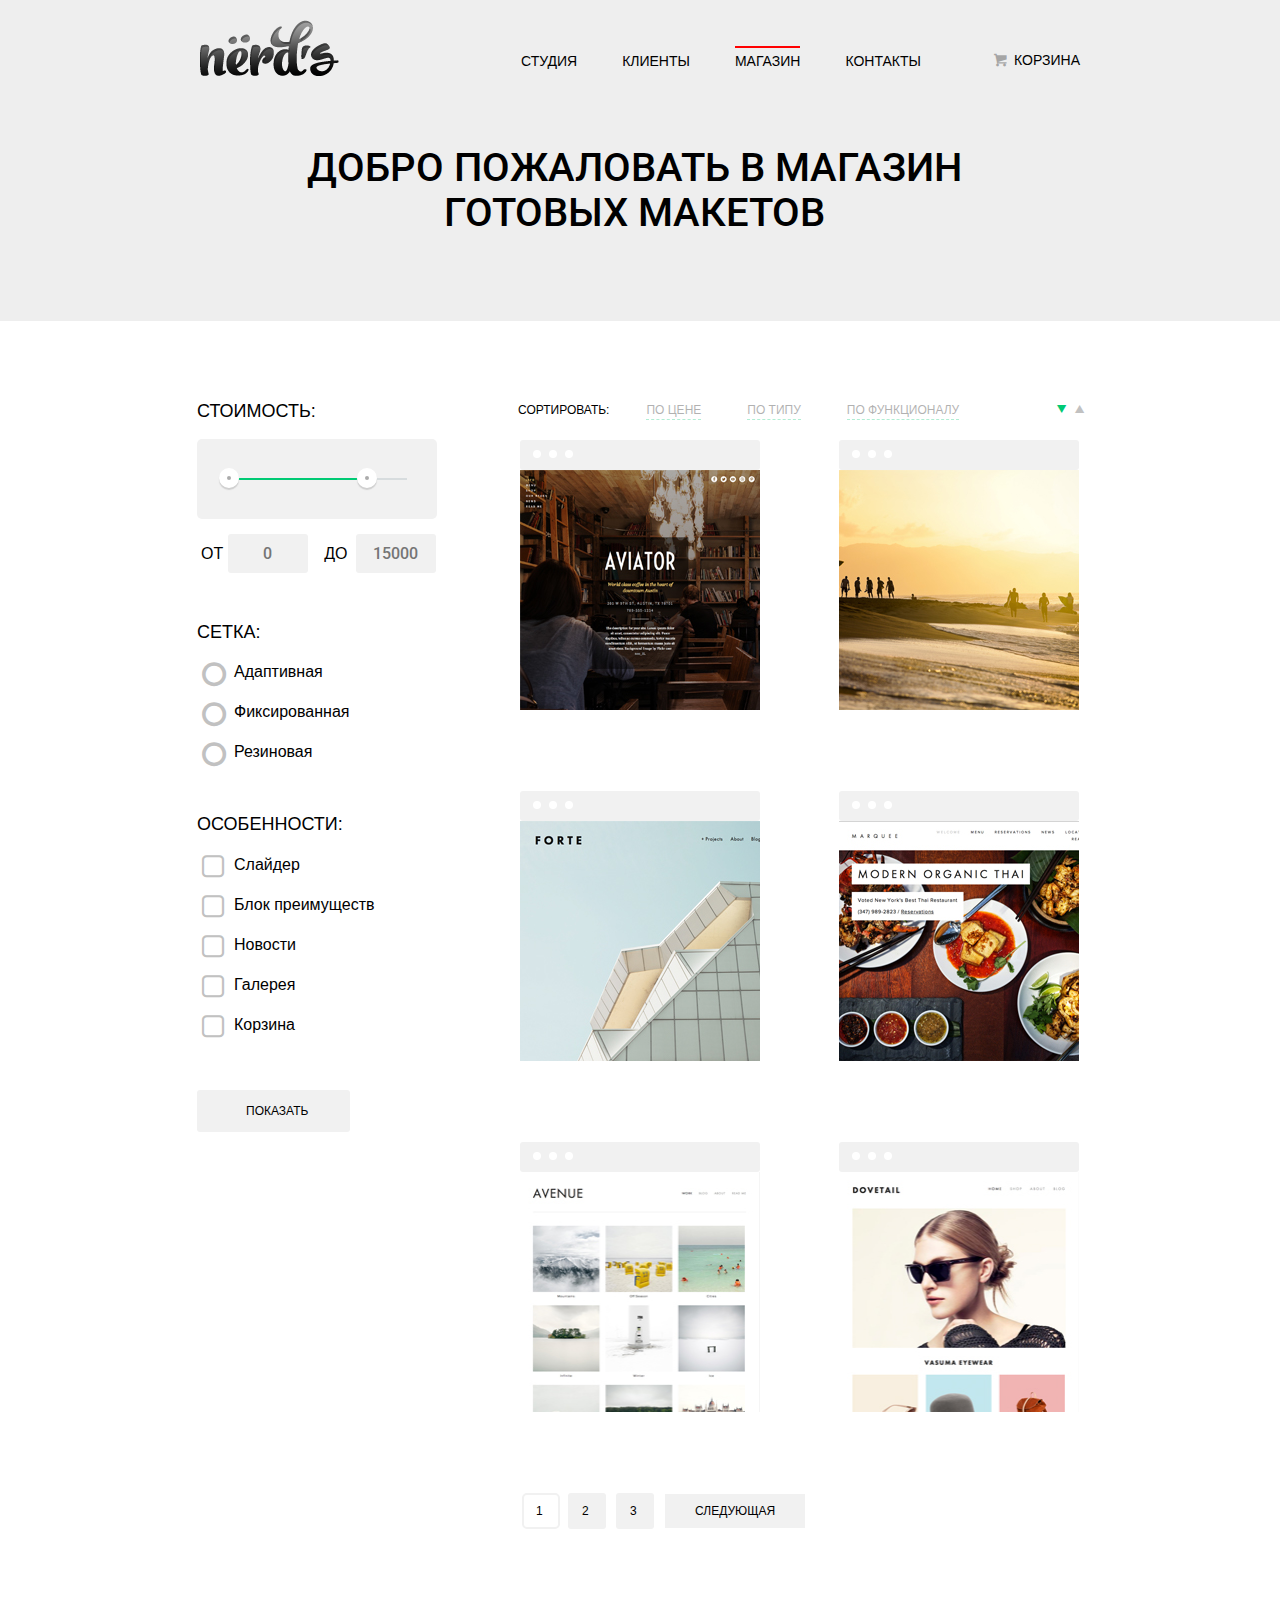
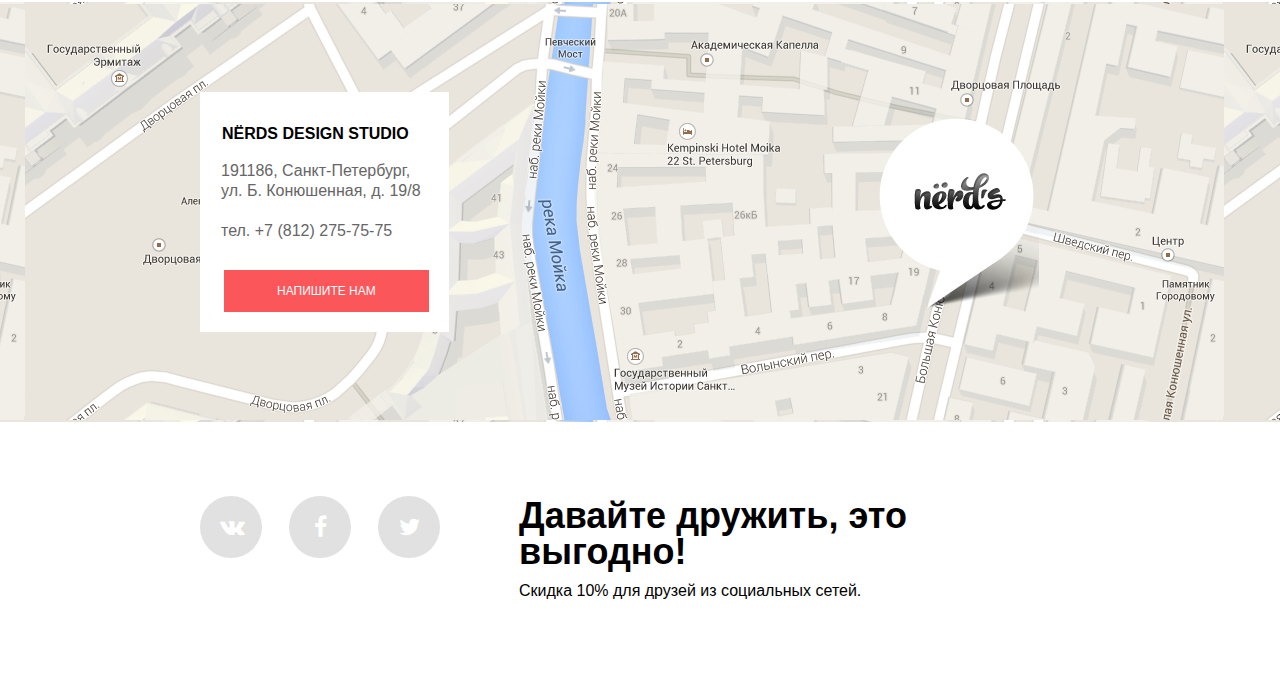
==== commit eac6c3a1: "Исправил все ошибки! Готов к сдаче" ====
--- a/catalog.html
+++ b/catalog.html
@@ -1,186 +1,211 @@
-<!DOCTYPE HTML5>
+<!DOCTYPE html>
 <html>
+
 <head>
-<meta charset="utf-8">
-<link href='https://fonts.googleapis.com/css?family=Roboto:500,300&subset=latin,cyrillic' rel='stylesheet' type='text/css'>
-<link href="css/style.css" rel="stylesheet">
-<title> Каталог магазина </title>
-</head>   
+    <meta charset="utf-8">
+    <link href='https://fonts.googleapis.com/css?family=Roboto:500,300&subset=latin,cyrillic' rel='stylesheet' type='text/css'>
+    <link href="css/style.css" rel="stylesheet">
+    <title> Каталог магазина </title>
+</head>
+
 <body>
 
-<header>
-<div class="container">
-  <div class="logo"><a href="index.html"><img src="img/logo.png" width="" height=""></a></div>
-  <ul class="main-menu">
-    <li><a href="index.html"> Студия </a></li>
-    <li><a href=""> Клиенты </a></li>
-    <li><a href="" class="now"> Магазин </a></li>
-    <li><a href=""> Контакты </a></li>
-  </ul>
-  <div class="basket">
-    <a href="" class="basket-item"><span class="icon-basket"></span> Корзина </a>
-  </div>
-</div>
-</header> 
-    
-<div class="promo-block">
-<div class="container">
-
-<div class="catalog-promo-title"> Добро пожаловать в магазин 
-готовых макетов </div>
-      
-</div>    
-</div>
-    
-<div class="main">
-<div class="container">
-
-<div class="filter-block">
-
-  <div class="filter-navigation">
-    <span class="filter-title"> СТОИМОСТЬ: </span>
-    <!--
-    <div class="filter-scroll"></div>
-    <div class="filter-scroll-value"><span> ОТ </span><div class="filter-value min"></div><span> ДО </span><div class="filter-value max"></div></div>
-    -->
-    <div class="range-filter">
-    <form action="https://htmlacademy.ru" method="post">
-      <div class="range-controls">
-        <div class="scale"><div style="width: 75%;" class="bar"></div></div>
-        <div class="toggle min-toggle"></div>
-        <div class="toggle max-toggle"></div>
-      </div>  
-      <div class="price-controls">
-        <span class="from"> от </span> <input class="min-price" type="text" placeholder="0" name="min-price"> <span class="to"> до </span><input class="max-price" type="text" placeholder="15000" name="max-price">
-      </div>
+    <header>
+        <div class="container">
+            <div class="logo">
+                <a href="index.html"><img src="img/logo.png" width="139" height="56" alt="Логотип в меню">
+                </a>
+            </div>
+            <ul class="main-menu">
+                <li><a href="index.html"> Студия </a>
+                </li>
+                <li><a href=""> Клиенты </a>
+                </li>
+                <li><a href="" class="now"> Магазин </a>
+                </li>
+                <li><a href=""> Контакты </a>
+                </li>
+            </ul>
+            <div class="basket">
+                <a href="" class="basket-item"><span class="icon-basket"></span> Корзина </a>
+            </div>
+        </div>
+    </header>
+
+    <div class="promo-block">
+        <div class="container">
+
+            <div class="catalog-promo-title"> Добро пожаловать в магазин готовых макетов </div>
+
+        </div>
     </div>
-  </div>
-  <div class="filter-select">
-    
-      <div class="filter-version">
-      <span class="filter-title filter-title-margin"> СЕТКА: </span>
-      <input type="radio" id="rd1" name="nameradio"> 
-      <label for="rd1"> Адаптивная </label>
-      <input type="radio" id="rd2" name="nameradio">  
-      <label for="rd2"> Фиксированная </label>
-      <input type="radio" id="rd3" name="nameradio"> 
-      <label for="rd3"> Резиновая  </label>
-      </div>
-      <div class="features">
-      <span class="filter-title"> ОСОБЕННОСТИ: </span>
-      <input type="checkbox" id="ch1"> 
-      <label for="ch1"> Слайдер </label>
-      <input type="checkbox" id="ch2">  
-      <label for="ch2"> Блок преимуществ </label>
-      <input type="checkbox" id="ch3">  
-      <label for="ch3"> Новости </label>
-      <input type="checkbox" id="ch4">  
-      <label for="ch4"> Галерея </label>
-      <input type="checkbox" id="ch5"> 
-      <label for="ch5"> Корзина  </label>
-      </div>
-      <div class="filter-button"><button type="submit"> Показать </button></div>     
-    </form>     
-  </div>
-</div>
-    
-    
-<div class="portfolio-block">
-  <div class="sort">
-    
-    <span class="sort-title"> СОРТИРОВАТЬ: </span>
-    <a href="" class="type"> ПО ЦЕНЕ </a>
-    <a href="" class="type"> ПО ТИПУ </a>
-    <a href="" class="type"> ПО ФУНКЦИОНАЛУ </a>
-    
-    <div class="sort-icons">
-    <a href="" class="icon-down-dir"></a>
-    <a href="" class="icon-up-dir"></a>
+
+    <div class="main">
+        <div class="container">
+
+            <div class="filter-block">
+
+                <div class="filter-navigation">
+                    <span class="filter-title"> СТОИМОСТЬ: </span>
+
+                    <div class="range-filter">
+                        <form action="https://htmlacademy.ru" method="post">
+                            <div class="range-controls">
+                                <div class="scale">
+                                    <div style="width: 75%;" class="bar"></div>
+                                </div>
+                                <div class="toggle min-toggle"></div>
+                                <div class="toggle max-toggle"></div>
+                            </div>
+                            <div class="price-controls">
+                                <span class="from"> от </span>
+                                <input class="min-price" type="text" placeholder="0" name="min-price"> <span class="to"> до </span>
+                                <input class="max-price" type="text" placeholder="15000" name="max-price">
+                            </div>
+                    </div>
+                </div>
+                <div class="filter-select">
+
+                    <div class="filter-version">
+                        <span class="filter-title filter-title-margin"> СЕТКА: </span>
+                        <input type="radio" id="rd1" name="nameradio">
+                        <label for="rd1"> Адаптивная </label>
+                        <input type="radio" id="rd2" name="nameradio">
+                        <label for="rd2"> Фиксированная </label>
+                        <input type="radio" id="rd3" name="nameradio">
+                        <label for="rd3"> Резиновая </label>
+                    </div>
+                    <div class="features">
+                        <span class="filter-title"> ОСОБЕННОСТИ: </span>
+                        <input type="checkbox" id="ch1">
+                        <label for="ch1"> Слайдер </label>
+                        <input type="checkbox" id="ch2">
+                        <label for="ch2"> Блок преимуществ </label>
+                        <input type="checkbox" id="ch3">
+                        <label for="ch3"> Новости </label>
+                        <input type="checkbox" id="ch4">
+                        <label for="ch4"> Галерея </label>
+                        <input type="checkbox" id="ch5">
+                        <label for="ch5"> Корзина </label>
+                    </div>
+                    <div class="filter-button">
+                        <button type="submit"> Показать </button>
+                    </div>
+                    </form>
+                </div>
+            </div>
+
+
+            <div class="portfolio-block">
+                <div class="sort">
+
+                    <span class="sort-title"> СОРТИРОВАТЬ: </span>
+                    <a href="" class="type"> ПО ЦЕНЕ </a>
+                    <a href="" class="type"> ПО ТИПУ </a>
+                    <a href="" class="type"> ПО ФУНКЦИОНАЛУ </a>
+
+                    <div class="sort-icons">
+                        <a href="" class="icon-down-dir"></a>
+                        <a href="" class="icon-up-dir"></a>
+                    </div>
+                </div>
+                <div class="portfolio">
+                    <div class="portfolio-item">
+                        <div class="portfolio-item-bordertop"><i class="white-point"></i><i class="white-point"></i><i class="white-point"></i>
+                        </div>
+                        <div class="portfolio-item-img"><img src="img/item1.jpg" width="240" height="240" alt="Пример магазина первый">
+                        </div>
+                        <div class="portfolio-item-description pid1"></div>
+                    </div>
+                    <div class="portfolio-item">
+                        <div class="portfolio-item-bordertop"><i class="white-point"></i><i class="white-point"></i><i class="white-point"></i>
+                        </div>
+                        <div class="portfolio-item-img"><img src="img/item2.jpg" width="240" height="240" alt="Пример магазина второй">
+                        </div>
+                        <div class="portfolio-item-description pid2"></div>
+                    </div>
+                    <div class="portfolio-item">
+                        <div class="portfolio-item-bordertop"><i class="white-point"></i><i class="white-point"></i><i class="white-point"></i>
+                        </div>
+                        <div class="portfolio-item-img"><img src="img/item3.jpg" width="240" height="240" alt="Пример магазина третий">
+                        </div>
+                        <div class="portfolio-item-description pid3"></div>
+                    </div>
+                    <div class="portfolio-item">
+                        <div class="portfolio-item-bordertop"><i class="white-point"></i><i class="white-point"></i><i class="white-point"></i>
+                        </div>
+                        <div class="portfolio-item-img"><img src="img/item4.jpg" width="240" height="240" alt="Пример магазина четвертый">
+                        </div>
+                        <div class="portfolio-item-description pid4"></div>
+                    </div>
+                    <div class="portfolio-item">
+                        <div class="portfolio-item-bordertop"><i class="white-point"></i><i class="white-point"></i><i class="white-point"></i>
+                        </div>
+                        <div class="portfolio-item-img"><img src="img/item5.jpg" width="240" height="240" alt="Пример магазина пятый">
+                        </div>
+                        <div class="portfolio-item-description pid5"></div>
+                    </div>
+                    <div class="portfolio-item">
+                        <div class="portfolio-item-bordertop"><i class="white-point"></i><i class="white-point"></i><i class="white-point"></i>
+                        </div>
+                        <div class="portfolio-item-img"><img src="img/item6.jpg" width="240" height="240" alt="Пример магазина шестой">
+                        </div>
+                        <div class="portfolio-item-description pid6"></div>
+                    </div>
+                </div>
+                <div class="page-number">
+                    <a href="" class="page-point current"> 1 </a>
+                    <a href="" class="page-point"> 2 </a>
+                    <a href="" class="page-point"> 3 </a>
+                    <a href="" class="page-next"> СЛЕДУЮЩАЯ </a>
+                </div>
+            </div>
+
+
+
+        </div>
     </div>
-  </div>
-  <div class="portfolio">
-    <div class="portfolio-item">
-      <div class="portfolio-item-bordertop"><i class="white-point"></i><i class="white-point"></i><i class="white-point"></i></div>
-      <div class="portfolio-item-img"><img src="img/item1.jpg" width="" height=""></div>
-      <div class="portfolio-item-description pid1"></div>
+
+
+
+
+    <div class="map">
+        <div class="container">
+            <div class="companyinfo">
+                <h2> NЁRDS DESIGN STUDIO </h2>
+                <p> 191186, Санкт-Петербург,
+                    <br> ул. Б. Конюшенная, д. 19/8
+                    <br>
+                    <br> тел. +7 (812) 275-75-75 </p>
+                <a href="" class="writetous"> Напишите нам</a>
+
+            </div>
+            <div class="logo-onmap"><img src="img/logo-cut.png" alt="Отметка на карте">
+            </div>
+
+        </div>
     </div>
-    <div class="portfolio-item">
-      <div class="portfolio-item-bordertop"><i class="white-point"></i><i class="white-point"></i><i class="white-point"></i></div>
-      <div class="portfolio-item-img"><img src="img/item2.jpg" width="" height=""></div>
-      <div class="portfolio-item-description pid2"></div>
-    </div>
-    <div class="portfolio-item">
-      <div class="portfolio-item-bordertop"><i class="white-point"></i><i class="white-point"></i><i class="white-point"></i></div>
-      <div class="portfolio-item-img"><img src="img/item3.jpg" width="" height=""></div> 
-      <div class="portfolio-item-description pid3"></div>
-    </div>
-    <div class="portfolio-item">
-      <div class="portfolio-item-bordertop"><i class="white-point"></i><i class="white-point"></i><i class="white-point"></i></div>
-      <div class="portfolio-item-img"><img src="img/item4.jpg" width="" height=""></div> 
-      <div class="portfolio-item-description pid4"></div>
-    </div>
-    <div class="portfolio-item">
-      <div class="portfolio-item-bordertop"><i class="white-point"></i><i class="white-point"></i><i class="white-point"></i></div>
-      <div class="portfolio-item-img"><img src="img/item5.jpg" width="" height=""></div> 
-      <div class="portfolio-item-description pid5"></div>
-    </div>
-    <div class="portfolio-item">
-      <div class="portfolio-item-bordertop"><i class="white-point"></i><i class="white-point"></i><i class="white-point"></i></div>
-      <div class="portfolio-item-img"><img src="img/item6.jpg" width="" height=""></div>  
-      <div class="portfolio-item-description pid6"></div>
-    </div>
-  </div> 
-  <div class="page-number">
-    <a href="" class="page-point current"> 1 </a>
-    <a href="" class="page-point"> 2 </a>
-    <a href="" class="page-point"> 3 </a>
-    <a href="" class="page-next"> СЛЕДУЮЩАЯ </a>   
-  </div>
-</div>
-
-
-    
-</div>    
-</div>
-
-    
-    
-    
-<div class="map">
-<div class="container">
-  <div class="companyinfo">
-    <h2> NЁRDS DESIGN STUDIO </h2>
-    <p> 191186, Санкт-Петербург,<br> 
-ул. Б. Конюшенная, д. 19/8<br><br>  
-
-тел. +7 (812) 275-75-75 </p>
-    <a href="" class="writetous"> Напишите нам</a>
-    
-  </div>
-  <div class="logo-onmap"><img src="img/logo-cut.png"></div>
-    
-</div>
-</div>
-    
-<footer>
-<div class="container">
-  <div class="social">
-    <a href="" class="socialicon"><span class="icon-vk"></span></a>
-    <a href="" class="socialicon"><span class="icon-facebook"></span></a>
-    <a href="" class="socialicon"><span class="icon-twitter"></span></a>
-  </div>
-  <div class="footerpromo">
-    <strong class="footerpromo-call"> Давайте дружить, это выгодно! </strong> 
-    <p class="footerpromo-description"> Скидка 10% для друзей из социальных сетей. </p>
-  </div>
-</div>
-
-
-      
-</footer>
-    
-
-    
-    
+
+    <footer>
+        <div class="container">
+            <div class="social">
+                <a href="" class="socialicon"><span class="icon-vk"></span></a>
+                <a href="" class="socialicon"><span class="icon-facebook"></span></a>
+                <a href="" class="socialicon"><span class="icon-twitter"></span></a>
+            </div>
+            <div class="footerpromo">
+                <strong class="footerpromo-call"> Давайте дружить, это выгодно! </strong>
+                <p class="footerpromo-description"> Скидка 10% для друзей из социальных сетей. </p>
+            </div>
+        </div>
+
+
+
+    </footer>
+
+
+
+
 </body>
+
 </html>--- a/css/style.css
+++ b/css/style.css
@@ -483,20 +483,21 @@
 .icon-instagramm::before { content: "📷"; } /* "\1f4f7" */
 
 .column-2 {
-width: 620px;
+width: 600px;
 float: left;
 }
 
 .column-1 {
-width: 250px;
+width: 245px;
 float: right;
 }
 
 .container {
-width: 880px;
+max-width: 900px; 
 padding-left: 10px;
 padding-right: 10px;
 margin: 0 auto;
+box-sizing: border-box;
 
 }
 
@@ -588,8 +589,7 @@
 line-height: 30px;
 text-transform: uppercase;
 color: #000000;
-text-decoration: none; 
-    
+text-decoration: none;   
 }
 
 .basket-item span {
@@ -675,6 +675,8 @@
 }
 
 /* Поехали */
+
+
 .slider-background {
 background: #eeeeee;
 }
@@ -691,7 +693,7 @@
 
 .slider-controls{
 position: absolute;
-bottom: 105px;
+bottom: 98px;
 left: 430px;
 width: 200px;
 height: 10px;
@@ -728,7 +730,7 @@
 
 .slide-text{
 width: 380px;
-padding: 24px 0;
+padding: 21px 0;
 color: #283136;
 }
 
@@ -742,7 +744,7 @@
 .slide .btn{
 display: block;
 width: 240px;
-padding: 10px 0;
+padding: 8px 0;
 margin-top: 25px;
 font-size: 12px;
 color: white;
@@ -781,31 +783,6 @@
 
 
 
-
-
- .js-sliderpoint2 {
-
-}
-
-.js-slide2 {
- 
-}
-
-.js-slide2-open {
-    
-}
-
-
-
-
-
-
-
-
-
-
-
-
 /* Стили к "Что делаем?" */
 .whatdo {
 padding-bottom:87px;
@@ -821,11 +798,15 @@
 .whatdo-item {
 width: 240px;
 float: left;
+
+}
+
+.whatdo-item:first-child {
 margin-right: 80px;
 }
 
 .whatdo-item:last-child {
-margin-right: 0px;
+float: right;
 }
 
 .whatdo-item-title {
@@ -833,6 +814,7 @@
 line-height: 30px;
 text-transform: uppercase;
 padding-top: 6px;
+margin-top: 4px;
 }
 
 .whatdo-item-description {
@@ -917,17 +899,43 @@
 font-size: 36px;
 line-height: 36px;
 margin-bottom: 0px;
+font-family: Roboto sans-serif;
 }
 
 .about-description {
 padding-left: 3px;
-font-weight: ;
+width: 580px;
 }
 
 .about-top img {
 margin-top: 18px;
 margin-left: 42px;
-margin-bottom: 26px;
+margin-bottom: 22px;
+}
+
+
+.year-wraper {
+position: relative;
+}
+
+.year-wraper:before {
+content: "";
+width: 65px;
+height: 2px;
+top: 10px;
+left: 12px;
+background: #eeeeee;
+position: absolute;
+}
+
+.year-wraper:after {
+content: "";
+width: 62px;
+height: 2px;
+background: #eeeeee;
+position: absolute;
+right: -7px;
+top: 10px;
 }
 
 .about-top .year {
@@ -940,7 +948,12 @@
 content: "";
 display: table;
 clear: both;
+width: 100%;
 }   
+
+.ourservices {
+width: 500px;
+}
 
 .ourservices-title {
 font-size: 16px;
@@ -971,6 +984,29 @@
 left: 0px;
 }
 
+.logo-img {
+margin-right: 10px;
+position: relative;
+}
+
+.logo-line {
+    
+}
+
+.logo-line-left {
+width: 65px;
+height: 2px;
+background: red;
+font-size: 0px;
+top: 0px;
+left: 0px;
+}
+
+.howworks {
+width: 255px;
+margin-right: 5px; 
+}
+
 .howworks-title {
 font-size: 16px;
 line-height: 22px;
@@ -985,7 +1021,7 @@
 
 .howworks-list li {
 padding-top: 8px;
-padding-left: 56px;
+padding-left: 59px;
 margin-bottom: 14px;
 position: relative;
 }
@@ -996,7 +1032,7 @@
 width: 25px;
 height: 2px;
 background: #fb565a;
-top: 17px;
+top: 15px;
 left: 22px;
 }
 
@@ -1011,13 +1047,16 @@
 margin-bottom: 80px;
 line-height: 166px;
 font-size: 0px;
+
 }
 
 .clients-item {
 display: inline-block;
-vertical-align: middle; 
+vertical-align: middle;
 margin-left: 10px;
 margin-right: 112px;
+line-height:  1px;
+
 }
 
 .clients img {
@@ -1041,6 +1080,29 @@
 background-position: 25px 2px;
 padding-top: 90px;
 padding-bottom: 90px;
+}
+
+.map-wraper {
+height: 420px;
+width: 100%;
+position: relative;
+}
+
+.map-google {
+width: 100%;
+height: 100%;
+z-index: 200px;
+}
+
+.company-wraper {
+position: absolute;
+width: 880px;
+padding: 0 10px;
+margin: 0 auto;
+left: 0;
+right: 0;    
+top: 90px; 
+z-index: 100;
 }
 
 .companyinfo {
@@ -1090,7 +1152,7 @@
 .pop-up {
 padding-left: 80px;
 padding-right: 90px;
-padding-top: 53px;
+padding-top: 50px;
 padding-bottom: 50px;
 width: 460px;
 height: 315px;
@@ -1109,25 +1171,26 @@
 
 .pop-up input {
 border: 2px solid  #d7dcde;
-font-family: 'Roboto', sans-serif;
+font-family: Roboto, sans-serif;
 font-size: 12px;
 line-height: 18px;
 margin-top: 8px; 
 }
 
 .pop-up input.name, .pop-up input.email {
-width: 220px;
-height: 35px;
-padding-left: 14px;
+width: 200px;
+height: 30px;
+padding-left: 15px;
 margin-bottom: -4px;
 }
 
 .pop-up .name-field {
 float: left;   
+
 }
 
 .pop-up .email-field {
-float: right;   
+float: right; 
 }
 
 .pop-up .text-field {
@@ -1142,9 +1205,12 @@
 padding-top: 6px;
 padding-left: 14px;
 width: 100%;
-font-family: 'Roboto', sans-serif;
+font-family: Roboto, sans-serif;
 font-size: 12px;
 line-height: 18px;
+box-sizing: border-box;
+height: 110px;
+border: 2px solid  #d7dcde;
 }
 
 .pop-up .write-us {
@@ -1154,7 +1220,7 @@
 background-color: #fb565a;
 padding: 11px 195px;
 border: none;
-padding-bottom: 12px;
+padding-bottom: 7px;
 width: 100%;
 cursor: pointer;
 }
@@ -1183,12 +1249,13 @@
 width: 670px;
 font-size: 40px;
 line-height: 45px;
-margin-left: 99px;
-padding-top: 17px;
+margin-left: 98px;
+padding-top: 13px;
 text-transform: uppercase;
 text-align: center;
 padding-left: 1px;
 margin-bottom: 6px;
+font-family: roboto;
 }
 
 
@@ -1239,12 +1306,9 @@
 margin-right: 18px;
 }
 
-
-
-
 .range-filter {
 width: 240px;
-margin-bottom: 0px;
+margin-bottom: -4px;
 }
 
 .range-controls {
@@ -1298,36 +1362,22 @@
 
 .price-controls input {
 width: 60px;
-padding: 8px 0px;
-margin-left: 1px;
-margin-right: 2px
 border: none;
 background: #f1f1f1;
 font-size: 16px;
 color: #000000;
-font-family: 'Roboto', sans-serif;
+font-family: Roboto, sans-serif;
 text-align: center;
 border-radius: 3px;
 border: none;
-}
-
-
+padding: 10px 10px;
+
+}
 
 .price-controls .to {
 display: inline-block;
-margin-right: 8px;
-}
-
-input.min-price {
-padding-left: 37px;
-padding-right: 45px;
-margin-right: 11px;
-}
-
-input.max-price {
-width: 78px;
-padding-left: 16px;
-padding-right: 10px;
+margin-right: 4px;
+margin-left: 12px
 }
 
 /* Оформление лейблов */
@@ -1611,8 +1661,6 @@
 outline: 2px solid #f1f1f1;
 padding: 9px 12px;
 }
-
-
 
 .map-item:after {
 content: "";
@@ -1676,31 +1724,3 @@
 transform: rotate(-45deg)
 }
 
-
-
-
-.ball {
-width: 150px;
-height: 150px;
-background: green;
-border-radius: 50%;
-font-size: 0px;
-position: absolute;
-top: 0px;
-left: 50%;
-display: none;
-}
-
-.ball-show {
-display: block;
-}
-
-.take-ball {
-width: 150px;
-height: 100px;
-background: blue;
-color: white;
-align: center;
-cursor: pointer;
-border-radius: 5px;    
-}
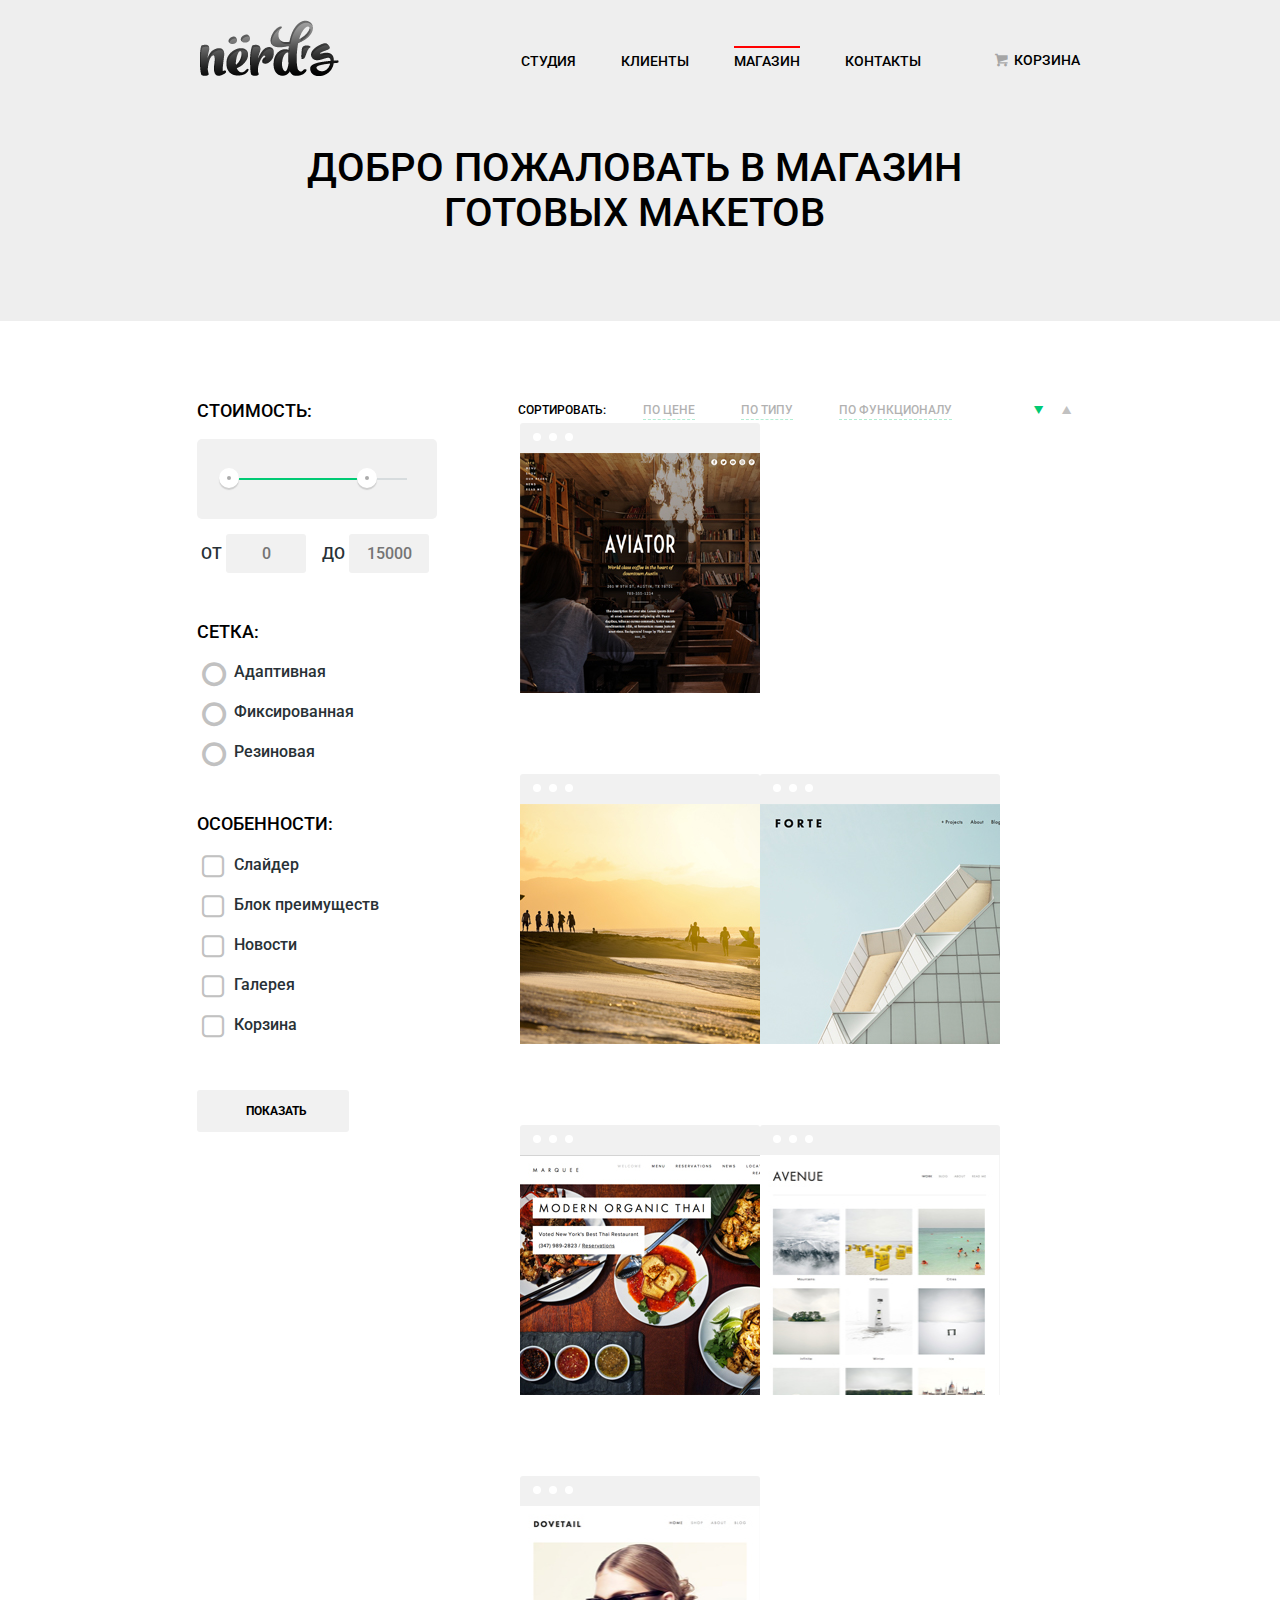
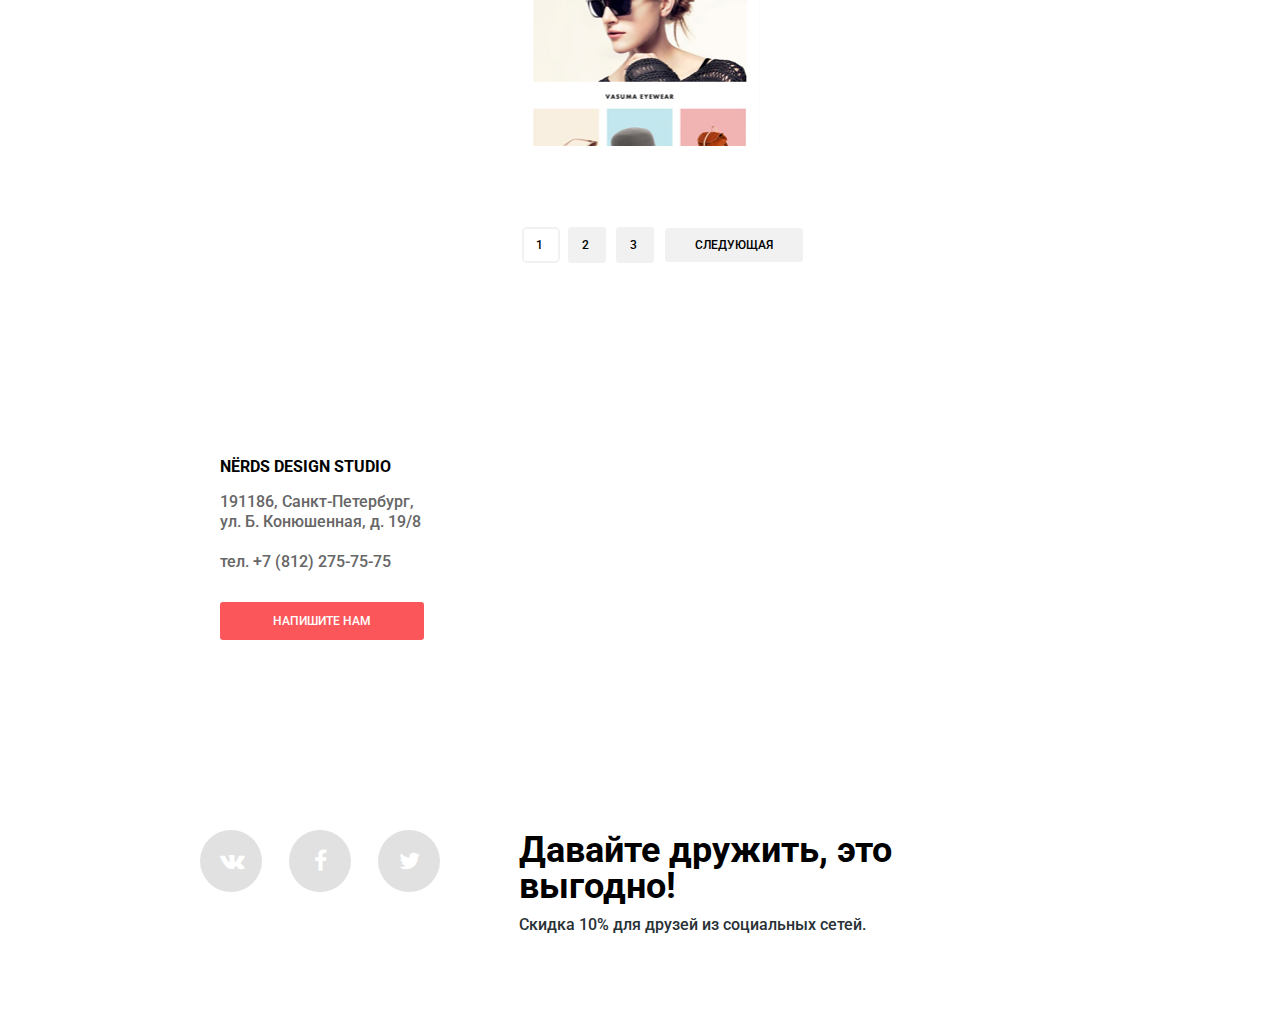
==== commit 930fa84b: "Последняя версия наверно" ====
--- a/catalog.html
+++ b/catalog.html
@@ -3,7 +3,7 @@
 
 <head>
     <meta charset="utf-8">
-    <link href='https://fonts.googleapis.com/css?family=Roboto:500,300&subset=latin,cyrillic' rel='stylesheet' type='text/css'>
+    <link href="https://fonts.googleapis.com/css?family=Roboto:500,300&subset=latin,cyrillic" rel="stylesheet" type="text/css">
     <link href="css/style.css" rel="stylesheet">
     <title> Каталог магазина </title>
 </head>
@@ -19,15 +19,15 @@
             <ul class="main-menu">
                 <li><a href="index.html"> Студия </a>
                 </li>
-                <li><a href=""> Клиенты </a>
-                </li>
-                <li><a href="" class="now"> Магазин </a>
-                </li>
-                <li><a href=""> Контакты </a>
+                <li><a href="#"> Клиенты </a>
+                </li>
+                <li><a href="#" class="now"> Магазин </a>
+                </li>
+                <li><a href="#"> Контакты </a>
                 </li>
             </ul>
             <div class="basket">
-                <a href="" class="basket-item"><span class="icon-basket"></span> Корзина </a>
+                <a href="#" class="basket-item"><span class="icon-basket"></span> Корзина </a>
             </div>
         </div>
     </header>
@@ -58,16 +58,16 @@
                                 <div class="toggle max-toggle"></div>
                             </div>
                             <div class="price-controls">
-                                <span class="from"> от </span>
-                                <input class="min-price" type="text" placeholder="0" name="min-price"> <span class="to"> до </span>
-                                <input class="max-price" type="text" placeholder="15000" name="max-price">
+                                <label class="from"> от 
+                                <input class="min-price" type="text" placeholder="0" name="min-price"></label> <label class="to"> до 
+                                <input class="max-price" type="text" placeholder="15000" name="max-price"></label>
                             </div>
                     </div>
                 </div>
                 <div class="filter-select">
 
                     <div class="filter-version">
-                        <span class="filter-title filter-title-margin"> СЕТКА: </span>
+                        <div class="filter-title filter-title-margin"> СЕТКА: </div>
                         <input type="radio" id="rd1" name="nameradio">
                         <label for="rd1"> Адаптивная </label>
                         <input type="radio" id="rd2" name="nameradio">
@@ -76,7 +76,7 @@
                         <label for="rd3"> Резиновая </label>
                     </div>
                     <div class="features">
-                        <span class="filter-title"> ОСОБЕННОСТИ: </span>
+                        <div class="filter-title"> ОСОБЕННОСТИ: </div>
                         <input type="checkbox" id="ch1">
                         <label for="ch1"> Слайдер </label>
                         <input type="checkbox" id="ch2">
@@ -98,15 +98,16 @@
 
             <div class="portfolio-block">
                 <div class="sort">
-
+<div class="sort-left">
                     <span class="sort-title"> СОРТИРОВАТЬ: </span>
-                    <a href="" class="type"> ПО ЦЕНЕ </a>
-                    <a href="" class="type"> ПО ТИПУ </a>
-                    <a href="" class="type"> ПО ФУНКЦИОНАЛУ </a>
+                    <a href="#" class="type"> ПО ЦЕНЕ </a>
+                    <a href="#" class="type"> ПО ТИПУ </a>
+                    <a href="#" class="type"> ПО ФУНКЦИОНАЛУ </a>
+</div>
 
                     <div class="sort-icons">
-                        <a href="" class="icon-down-dir"></a>
-                        <a href="" class="icon-up-dir"></a>
+                        <a href="#" class="icon-down-dir"></a>
+                        <a href="#" class="icon-up-dir"></a>
                     </div>
                 </div>
                 <div class="portfolio">
@@ -115,49 +116,75 @@
                         </div>
                         <div class="portfolio-item-img"><img src="img/item1.jpg" width="240" height="240" alt="Пример магазина первый">
                         </div>
-                        <div class="portfolio-item-description pid1"></div>
+                        <div class="portfolio-item-description">
+                            <div class="title"> AVIATOR </div>
+                            <div class="description"> Одностраничный макет с авторским дизайном </div>
+                            <div class="price"><a href="#"> 8000 Р. </a></div>
+                                 
+                        </div>
                     </div>
                     <div class="portfolio-item">
                         <div class="portfolio-item-bordertop"><i class="white-point"></i><i class="white-point"></i><i class="white-point"></i>
                         </div>
                         <div class="portfolio-item-img"><img src="img/item2.jpg" width="240" height="240" alt="Пример магазина второй">
                         </div>
-                        <div class="portfolio-item-description pid2"></div>
+                        <div class="portfolio-item-description">
+                            <div class="title"> Sunset </div>
+                            <div class="description"> Интернет-магазин  с личным кабинетом </div>
+                            <div class="price"><a href="#"> 10000 Р. </a></div>
+                            
+                        </div>
                     </div>
                     <div class="portfolio-item">
                         <div class="portfolio-item-bordertop"><i class="white-point"></i><i class="white-point"></i><i class="white-point"></i>
                         </div>
                         <div class="portfolio-item-img"><img src="img/item3.jpg" width="240" height="240" alt="Пример магазина третий">
                         </div>
-                        <div class="portfolio-item-description pid3"></div>
+                         <div class="portfolio-item-description">
+                            <div class="title"> FORTE </div>
+                            <div class="description"> Отличный макет для личного блога </div>
+                            <div class="price"><a href="#"> 5000 Р. </a></div>
+                        </div>
                     </div>
                     <div class="portfolio-item">
                         <div class="portfolio-item-bordertop"><i class="white-point"></i><i class="white-point"></i><i class="white-point"></i>
                         </div>
                         <div class="portfolio-item-img"><img src="img/item4.jpg" width="240" height="240" alt="Пример магазина четвертый">
                         </div>
-                        <div class="portfolio-item-description pid4"></div>
+                        <div class="portfolio-item-description">
+                            <div class="title title-fix"> Modern Organic THAI </div>
+                            <div class="description description-fix"> Сайт для ресторана быстрого питания </div>
+                            <div class="price"><a href="#"> 12000 Р. </a></div>
+                        </div>
                     </div>
                     <div class="portfolio-item">
                         <div class="portfolio-item-bordertop"><i class="white-point"></i><i class="white-point"></i><i class="white-point"></i>
                         </div>
                         <div class="portfolio-item-img"><img src="img/item5.jpg" width="240" height="240" alt="Пример магазина пятый">
                         </div>
-                        <div class="portfolio-item-description pid5"></div>
+                        <div class="portfolio-item-description">
+                            <div class="title"> AVENUE </div>
+                            <div class="description"> Макет для блога о путешествиях </div>
+                            <div class="price"><a href="#"> 8000 Р. </a></div>
+                        </div>
                     </div>
                     <div class="portfolio-item">
                         <div class="portfolio-item-bordertop"><i class="white-point"></i><i class="white-point"></i><i class="white-point"></i>
                         </div>
                         <div class="portfolio-item-img"><img src="img/item6.jpg" width="240" height="240" alt="Пример магазина шестой">
                         </div>
-                        <div class="portfolio-item-description pid6"></div>
+                        <div class="portfolio-item-description">
+                            <div class="title"> DOVETAIL </div>
+                            <div class="description"> Интернет-магазин с галереей товаров </div>
+                            <div class="price"><a href="#"> 14000 Р. </a></div>
+                        </div>
                     </div>
                 </div>
                 <div class="page-number">
-                    <a href="" class="page-point current"> 1 </a>
-                    <a href="" class="page-point"> 2 </a>
-                    <a href="" class="page-point"> 3 </a>
-                    <a href="" class="page-next"> СЛЕДУЮЩАЯ </a>
+                    <a href="#" class="page-point current"> 1 </a>
+                    <a href="#" class="page-point"> 2 </a>
+                    <a href="#" class="page-point"> 3 </a>
+                    <a href="#" class="page-next"> СЛЕДУЮЩАЯ </a>
                 </div>
             </div>
 
@@ -169,29 +196,52 @@
 
 
 
-    <div class="map">
-        <div class="container">
-            <div class="companyinfo">
+        <div class="map-wraper">
+        <iframe src="https://www.google.com/maps/embed?pb=!1m18!1m12!1m3!1d1998.59894241239!2d30.320894615939693!3d59.938796869048055!2m3!1f0!2f0!3f0!3m2!1i1024!2i768!4f13.1!3m3!1m2!1s0x4696310fca5ba729%3A0xea9c53d4493c879f!2z0JHQvtC70YzRiNCw0Y8g0JrQvtC90Y7RiNC10L3QvdCw0Y8g0YPQuy4sIDE5LCDQodCw0L3QutGCLdCf0LXRgtC10YDQsdGD0YDQsywgMTkxMTg2!5e0!3m2!1sru!2sru!4v1462995384262" width="" height="420" style="border:0" allowfullscreen class="map-google"></iframe>
+        <div class="company-wraper">
+           <div class="companyinfo">
                 <h2> NЁRDS DESIGN STUDIO </h2>
                 <p> 191186, Санкт-Петербург,
-                    <br> ул. Б. Конюшенная, д. 19/8
-                    <br>
-                    <br> тел. +7 (812) 275-75-75 </p>
-                <a href="" class="writetous"> Напишите нам</a>
-
-            </div>
-            <div class="logo-onmap"><img src="img/logo-cut.png" alt="Отметка на карте">
-            </div>
-
+                     ул. Б. Конюшенная, д. 19/8 </p>
+                   
+                    <p> тел. +7 (812) 275-75-75 </p>
+                <a href="#" class="writetous"> Напишите нам</a>
+
+            </div>
+            <div class="pop-up">
+                <button class="close" type="button" title="Закрыть"> Закрыть </button>
+                <form action="htmlacademy.ru" method="post">
+                    <div class="name-field">
+                        <label>Ваше имя:
+                            
+                            <input type="text" name="name" class="name" placeholder="ПРЕДСТАВЬТЕСЬ, ПОЖАЛУЙСТА">
+                        </label>
+                    </div>
+                    <div class="email-field">
+                        <label>Ваш e-mail:
+                            
+                            <input type="text" name="e-name" class="name" placeholder="ДЛЯ ОТПРАВКИ ОТВЕТА">
+                        </label>
+                    </div>
+                    <div class="clearfix"></div>
+                    <div class="text-field">
+                        <label> Текст письма:
+                            
+                            <textarea name="message" placeholder="В СВОБОДНОЙ ФОРМЕ"></textarea>
+                        </label>
+                    </div>
+                    <button type="submit" class="write-us"> ОТПРАВИТЬ </button>
+                </form>
+            </div>
         </div>
     </div>
 
     <footer>
         <div class="container">
             <div class="social">
-                <a href="" class="socialicon"><span class="icon-vk"></span></a>
-                <a href="" class="socialicon"><span class="icon-facebook"></span></a>
-                <a href="" class="socialicon"><span class="icon-twitter"></span></a>
+                <a href="#" class="socialicon"><span class="icon-vk"></span></a>
+                <a href="#" class="socialicon"><span class="icon-facebook"></span></a>
+                <a href="#" class="socialicon"><span class="icon-twitter"></span></a>
             </div>
             <div class="footerpromo">
                 <strong class="footerpromo-call"> Давайте дружить, это выгодно! </strong>
@@ -205,7 +255,23 @@
 
 
 
-
+   <script>
+        var link = document.querySelector(".writetous");
+        var popup = document.querySelector(".pop-up");
+        var close = document.querySelector(".close");
+        link.addEventListener("click", function(event) {
+            event.preventDefault();
+            popup.classList.add("pop-up-show");
+            name.focus();
+        });
+
+        close.addEventListener("click", function(event) {
+            event.preventDefault();
+            popup.classList.remove("pop-up-show");
+            name.focus();
+        });
+    </script>
+    
 </body>
 
 </html>--- a/css/style.css
+++ b/css/style.css
@@ -438,7 +438,7 @@
 font-size: 16px;
 line-height: 22px;
 color: #000000;
-font-family: 'Roboto', 'Arial' sans-serif;
+font-family: Roboto, Arial, sans-serif;
 font-weight: 500;
 }
 
@@ -466,7 +466,6 @@
   text-decoration: inherit;
   font-style: normal;
   font-variant: normal;
-
   speak: none;
 }
 
@@ -498,7 +497,6 @@
 padding-right: 10px;
 margin: 0 auto;
 box-sizing: border-box;
-
 }
 
 .container:after {
@@ -512,9 +510,6 @@
 display: table;
 clear: both;    
 }
-
-
-
 
 /* Стили к хедеру */
 
@@ -551,6 +546,7 @@
 margin-top: 46px;
 margin-right: 45px;
 position: relative;
+vertical-align: top;
 }
 
 .main-menu li:last-child {
@@ -569,7 +565,7 @@
 color: #fb565a;
 }
 
-.basket a:hover span {
+.basket-item:hover span {
 opacity: 1;
 }
 
@@ -596,16 +592,15 @@
 opacity: 0.3;
 }
 
-
-
-
 /* Стили к футеру */
+
 footer {
 padding-top: 74px;
 padding-bottom: 80px;
 }
 
 /*Левый блок футера */
+
 .social {
 width: 240px;
 float: left;
@@ -655,7 +650,6 @@
 .footerpromo-call {
 font-size: 36px;
 line-height: 36px;
-margin-top:px;
 }
 
 .footerpromo-description {
@@ -663,6 +657,7 @@
 padding-top: 10px;
 font-size: 16px;
 line-height: 22px;
+color: #283136;
 }
 
 
@@ -675,7 +670,6 @@
 }
 
 /* Поехали */
-
 
 .slider-background {
 background: #eeeeee;
@@ -688,8 +682,6 @@
 margin: 0 auto;
 margin-bottom: 82px;
 }
-
-
 
 .slider-controls{
 position: absolute;
@@ -717,7 +709,6 @@
 .slider-controls .slider-active{
 background: #c1c1c1;
 }
-
 
 .slide{
 position: absolute;
@@ -759,7 +750,6 @@
     background-image:url('../img/promo1.png');
     background-repeat:no-repeat;
     background-position:100% 0px;
-    
 }
 
 .slide:nth-child(2){
@@ -773,6 +763,7 @@
     background-repeat:no-repeat;
     background-position: 100% 10px;
 }
+
 .slide{
     display:none;
 }
@@ -781,9 +772,8 @@
     display:block;
 }
 
-
-
 /* Стили к "Что делаем?" */
+
 .whatdo {
 padding-bottom:87px;
 border-bottom: 2px solid #eeeeee;
@@ -798,7 +788,6 @@
 .whatdo-item {
 width: 240px;
 float: left;
-
 }
 
 .whatdo-item:first-child {
@@ -821,21 +810,21 @@
 font-size: 15px;
 line-height: 22px;
 color: #283136;
-padding-left: px;
 margin-bottom: 35px;
 }
 
 .whatdo-item-order {
-    text-decoration: none;
-    font-size: 12px;
-    line-height: 18x;
-    text-transform: uppercase;
-    color: #ffffff;
-    padding: 13px 40px;
-    border-radius: 3px;
+text-decoration: none;
+font-size: 12px;
+line-height: 18px;
+text-transform: uppercase;
+color: #ffffff;
+padding: 13px 40px;
+border-radius: 3px;
 }
 
 /* Состояния кнопок заказать */
+
 .whatdo-item-order1 {
 background: #fb565a;
 }
@@ -875,10 +864,8 @@
 box-shadow: 0px 3px 0px 0px rgba(0, 0, 0, 0.15) inset;
 }
 
-
-
-
 /* Стили к "Информация о компании" */
+
 .about {
 padding-top: 43px;
 margin-bottom: 54px;
@@ -895,16 +882,19 @@
 }
 
 /* Первый верхний блок информации о компании */
+
 .about-title {
 font-size: 36px;
 line-height: 36px;
 margin-bottom: 0px;
-font-family: Roboto sans-serif;
+font-family: Roboto, Arial, sans-serif;
+width: 550px;
 }
 
 .about-description {
 padding-left: 3px;
 width: 580px;
+color: #283136;
 }
 
 .about-top img {
@@ -912,7 +902,6 @@
 margin-left: 42px;
 margin-bottom: 22px;
 }
-
 
 .year-wraper {
 position: relative;
@@ -941,9 +930,12 @@
 .about-top .year {
 text-transform: uppercase;
 margin-left: 90px;
+color: #000000;
+font-weight: 300;
 }
 
 /* Второй нижний блок информации о компании */
+
 .about-bottom {
 content: "";
 display: table;
@@ -959,12 +951,14 @@
 font-size: 16px;
 line-height: 22px;
 text-transform: uppercase;
+color: #283136;
 }
 
 .ourservices-list {
 padding: 0px;
 list-style: none;
 position: relative;
+color: #283136;
 }
 
 .ourservices-list li {
@@ -989,10 +983,6 @@
 position: relative;
 }
 
-.logo-line {
-    
-}
-
 .logo-line-left {
 width: 65px;
 height: 2px;
@@ -1012,11 +1002,13 @@
 line-height: 22px;
 text-transform: uppercase;
 padding-left: 20px;
+color: #283136;
 }
 
 .howworks-list {
 padding: 0px;
 list-style: none;
+color: #283136;
 }
 
 .howworks-list li {
@@ -1036,10 +1028,8 @@
 left: 22px;
 }
 
-
-
-
 /* Блок наших клиентов */
+
 .clients {
 min-height: 166px;
 border-top:2px solid #eeeeee;
@@ -1047,7 +1037,6 @@
 margin-bottom: 80px;
 line-height: 166px;
 font-size: 0px;
-
 }
 
 .clients-item {
@@ -1056,7 +1045,6 @@
 margin-left: 10px;
 margin-right: 112px;
 line-height:  1px;
-
 }
 
 .clients img {
@@ -1071,10 +1059,8 @@
 margin-right: 0px;
 }
 
-
-
-
 /* Карта */
+
 .map {
 background: url("../img/map.png");
 background-position: 25px 2px;
@@ -1091,7 +1077,7 @@
 .map-google {
 width: 100%;
 height: 100%;
-z-index: 200px;
+z-index: 200;
 }
 
 .company-wraper {
@@ -1108,38 +1094,41 @@
 .companyinfo {
 background: #ffffff;
 min-height: 240px;
+width: 250px;
 float: left;
+padding-left: 20px;
+padding-right: 23px;
+box-sizing: border-box;
+padding-top: 26px;
 }
 
 .companyinfo h2 {
 font-size: 16px;
 line-height: 30px;
 margin: 0px;
-padding-top: 27px;
-padding-left: 22px;
+margin-bottom: 10px;
 }
 
 .companyinfo p {
 margin: 0px;
 font-size: 16px;
 line-height: 20px;
-padding-top: 12px;
-padding-left: 21px;
-padding-right: 28px;
 color: #666666;
-margin-bottom: 38px;
+margin-bottom: 20px;
 }
 
 .companyinfo .writetous {
 color: red;
 font-size: 12px;
 line-height: 18px;
-margin-left: 24px;
-padding: 14px 53px;
+padding: 10px 53px;
 text-transform: uppercase;
 text-decoration: none;
 color: #ffffff;
 background: #fb565a;
+display: inline-block;
+margin-top: 10px;
+border-radius: 3px;
 }
 
 .logo-onmap {
@@ -1171,10 +1160,21 @@
 
 .pop-up input {
 border: 2px solid  #d7dcde;
-font-family: Roboto, sans-serif;
+font-family: Roboto, Arial, sans-serif;
 font-size: 12px;
 line-height: 18px;
 margin-top: 8px; 
+border-radius: 3px;
+}
+
+.pop-up .name-field {
+float: left; 
+width: 220px;
+}
+
+.pop-up .email-field {
+float: right; 
+width: 220px;
 }
 
 .pop-up input.name, .pop-up input.email {
@@ -1184,20 +1184,10 @@
 margin-bottom: -4px;
 }
 
-.pop-up .name-field {
-float: left;   
-
-}
-
-.pop-up .email-field {
-float: right; 
-}
-
 .pop-up .text-field {
 margin-top: 25px;
 margin-bottom: 50px;
 }
-
 
 .pop-up textarea {
 margin-top: 9px;
@@ -1205,12 +1195,13 @@
 padding-top: 6px;
 padding-left: 14px;
 width: 100%;
-font-family: Roboto, sans-serif;
+font-family: Roboto, Arial, sans-serif;
 font-size: 12px;
 line-height: 18px;
 box-sizing: border-box;
 height: 110px;
 border: 2px solid  #d7dcde;
+border-radius: 3px;
 }
 
 .pop-up .write-us {
@@ -1223,6 +1214,9 @@
 padding-bottom: 7px;
 width: 100%;
 cursor: pointer;
+font-size: 12px;
+line-height: 18px;
+border-radius: 3px;
 }
 
 .pop-up-show {
@@ -1233,18 +1227,13 @@
 
 
 
-
-
-
-
-
-
 /* ---------- 2-ая страничка ---------- */ 
 
 
 
 
 /* Промо к странице */
+
 .catalog-promo-title {
 width: 670px;
 font-size: 40px;
@@ -1255,13 +1244,11 @@
 text-align: center;
 padding-left: 1px;
 margin-bottom: 6px;
-font-family: roboto;
-}
-
-
-
+font-family: Roboto, Arial, sans-serif;
+}
 
 /* Стилизация фильтра */
+
 .filter-block {
 width: 260px;
 float: left;
@@ -1269,7 +1256,12 @@
 margin-left: -3px;
 }
 
+.filter-select label {
+color: #283136;
+}
+
 /* Навигация фильтра */
+
 .filter-navigation {
 margin-bottom: 48px;
 }
@@ -1279,7 +1271,7 @@
 line-height: 30px; 
 display: inline-block;
 margin-bottom: 13px;
-
+vertical-align: top;
 }
 
 .filter-scroll {
@@ -1304,6 +1296,8 @@
 display: inline-block;
 margin-top:20px;
 margin-right: 18px;
+vertical-align: top;
+    
 }
 
 .range-filter {
@@ -1319,7 +1313,6 @@
 background: #f1f1f1;
 border-radius: 5px;
 overflow: hidden;  
-
 }
 
 .range-controls .scale {
@@ -1358,6 +1351,7 @@
 font-size: 16px;
 margin-top: -5px;
 margin-left:4px;
+color: #283136;
 }
 
 .price-controls input {
@@ -1365,25 +1359,28 @@
 border: none;
 background: #f1f1f1;
 font-size: 16px;
-color: #000000;
-font-family: Roboto, sans-serif;
+font-family: Roboto, Arial, sans-serif;
 text-align: center;
 border-radius: 3px;
-border: none;
 padding: 10px 10px;
-
 }
 
 .price-controls .to {
 display: inline-block;
 margin-right: 4px;
-margin-left: 12px
+margin-left: 12px;
+color: #283136;
+}
+
+.price-controls .from {
+color: #283136;
 }
 
 /* Оформление лейблов */
 .filter-title-margin {
 display: inline-block;
 margin-bottom: 15px;
+vertical-align: top;
 }
 
 /* Стили к радио-лейблу */
@@ -1416,6 +1413,7 @@
 }
 
 /* Стили к чекбокс-лейблу */
+
 .features {
 margin-top: 47px;
 margin-bottom: 55px;
@@ -1424,6 +1422,7 @@
 .features .filter-title {
 display: inline-block;
 margin-bottom: 16px;
+vertical-align: top;
 }
 
 input[type="checkbox"] {
@@ -1455,6 +1454,7 @@
 }
 
 /* Кнопка "Показать" */
+
 .filter-button button {
 font-size: 12px;
 line-height: 18px;
@@ -1463,15 +1463,13 @@
 padding: 12px 49px;
 padding-right: 42px;
 border-radius: 3px;
-font-weight: 500;
+font-weight: bold;
 border: none;
 cursor: pointer;
 }
 
-
-
-
 /* Блок с портфолио */
+
 .portfolio-block {
 width: 560px;
 float: right;
@@ -1479,18 +1477,22 @@
 }
 
 /* Сортировка */
+
 .sort {
-font-size: 12px;
+font-size: 0px;
 line-height: 18px;
 margin-bottom: 17px;
+position: relative;
+}
+
+.sort-left {
+width: 450px;
+float: left;
+}
+
+.sort-icons {
+float: right;
 font-size: 0px;
-position: relative;
-}
-
-.sort-icons {
-position: absolute;
-top: 9px;
-right: -13px;
 }
 
 .sort-title {
@@ -1501,14 +1503,19 @@
 font-size: 12px;
 }
 
-.sort .type{
-color: black;
+.sort .type {
+color: #000000;
 opacity: 0.3;
 text-decoration: none;
 border-bottom: 1px dashed #00ca74; 
 display: inline-block;
 font-size: 12px;
 margin-right: 46px;
+vertical-align: baseline;
+}
+
+.sort .type:nth-child(4) {
+margin-right: 0px;
 }
 
 .sort .type:hover {
@@ -1522,30 +1529,26 @@
 border: none;
 }
 
-.type:nth-child(4) {
-margin-right: px;
-}
-
 .sort-left {
 float: left;
 }
 
-.sort-right {
-float: right;
-}
+
 
 .sort .icon-down-dir, .sort .icon-up-dir {
 text-decoration: none;
 opacity: 1;
 font-size: 20px;
 padding: 0px;
-margin: px;
 color: #c1c1c1;
+display: inline-block;
+margin-top: 10px;
 }
 
 .sort .icon-down-dir {
-margin-right: -10px;
+margin-left: 0px;
 color: #00ca74;
+;
 }
 
 .icon-down-dir:active, .icon-up-dir:active {
@@ -1554,19 +1557,9 @@
 }
 
 /* Портфолио */
+
 .portfolio {
 font-size: 0px;
-}
-
-.portfolio-item-bordertop {
-height: 30px;
-background-color: #f1f1f1;
-border-radius: 3px;
-padding-left: 13px;
-}
-
-.portfolio-item:hover .portfolio-item-bordertop {
-background: #797979;
 }
 
 .white-point {
@@ -1577,6 +1570,7 @@
 border-radius: 50%;
 margin-top: 10px;
 margin-right: 8px;
+vertical-align: top;
 }
 
 .portfolio-item {
@@ -1585,6 +1579,19 @@
 margin-bottom: 111px;
 display: inline-block;
 position: relative;
+vertical-align: top;
+}
+
+.portfolio-item-bordertop {
+height: 30px;
+background-color: #f1f1f1;
+border-top-left-radius:  3px;
+border-top-right-radius: 3px;
+padding-left: 13px;
+}
+
+.portfolio-item:hover .portfolio-item-bordertop {
+background: #797979;
 }
 
 .portfolio-item:nth-child(1), .portfolio-item:nth-child(3), .portfolio-item:nth-child(5) {
@@ -1592,39 +1599,68 @@
 }
 
 .portfolio-item:hover .portfolio-item-description {
+display: block; 
+}
+
+.portfolio-item-description {
 width: 200px;
 height: 200px;
 position: absolute;
 top: 50px;
 left: 20px;
-}
-
-/* Всплывающие картинки описание */
-.pid1 {
-background: url(../img/pid1.png);   
-}
-
-.pid2 {
-background: url(../img/pid2.png);   
-}
-
-.pid3 {
-background: url(../img/pid3.png);   
-}
-
-.pid4 {
-background: url(../img/pid4.png);   
-}
-
-.pid5 {
-background: url(../img/pid5.png);   
-}
-
-.pid6 {
-background: url(../img/pid6.png);   
+background: white;
+box-sizing: border-box;
+padding: 30px 20px;
+display: none;
+}
+
+.portfolio-item-description .title {
+font-family: Roboto, Arial, sans-serif;
+font-size: 18px;
+line-height: 24px;
+color: #000000;
+text-transform: uppercase;
+text-align: center;
+margin-bottom: 10px;
+}
+
+.portfolio-item-description .title-fix {
+margin-bottom: 2px;
+}
+
+.portfolio-item-description .description {
+font-size: 14px;
+line-height: 18px;
+color: #283136;
+text-align: center;
+margin-bottom: 31px;
+}
+
+.portfolio-item-description .description-fix {
+margin-bottom: 15px;    
+}
+
+.portfolio-item-description .price {
+text-align: center;    
+}
+
+.portfolio-item-description a {
+display: inline-block;
+font-size: 18px;
+line-height: 24px;
+color: #ffffff;
+background-color: #fb565a;
+text-decoration: none;
+border-radius: 3px;
+width: 140px;
+height: 38px;
+vertical-align: middle;
+box-sizing: border-box;
+padding-top: 6px;
 }
 
 /* Пагинация */
+
 .page-number {
 margin-top: 6px;
 margin-left: 4px;
@@ -1639,6 +1675,7 @@
 line-height: 18px;
 text-decoration: none;
 color: #000000;
+border-radius: 3px;
 }
 
 .page-next {
@@ -1648,6 +1685,7 @@
 font-size: 12px;
 text-decoration: none;
 color: #000000;
+border-radius: 3px;
 }
 
 .current {
@@ -1671,9 +1709,6 @@
 .map-item {
 position: relative;
 }
-
-
-
 
 @keyframes bounce {
   0%   {
@@ -1690,7 +1725,6 @@
   }
 }
 
-
 .close {
 width: 40px;
 height: 40px;
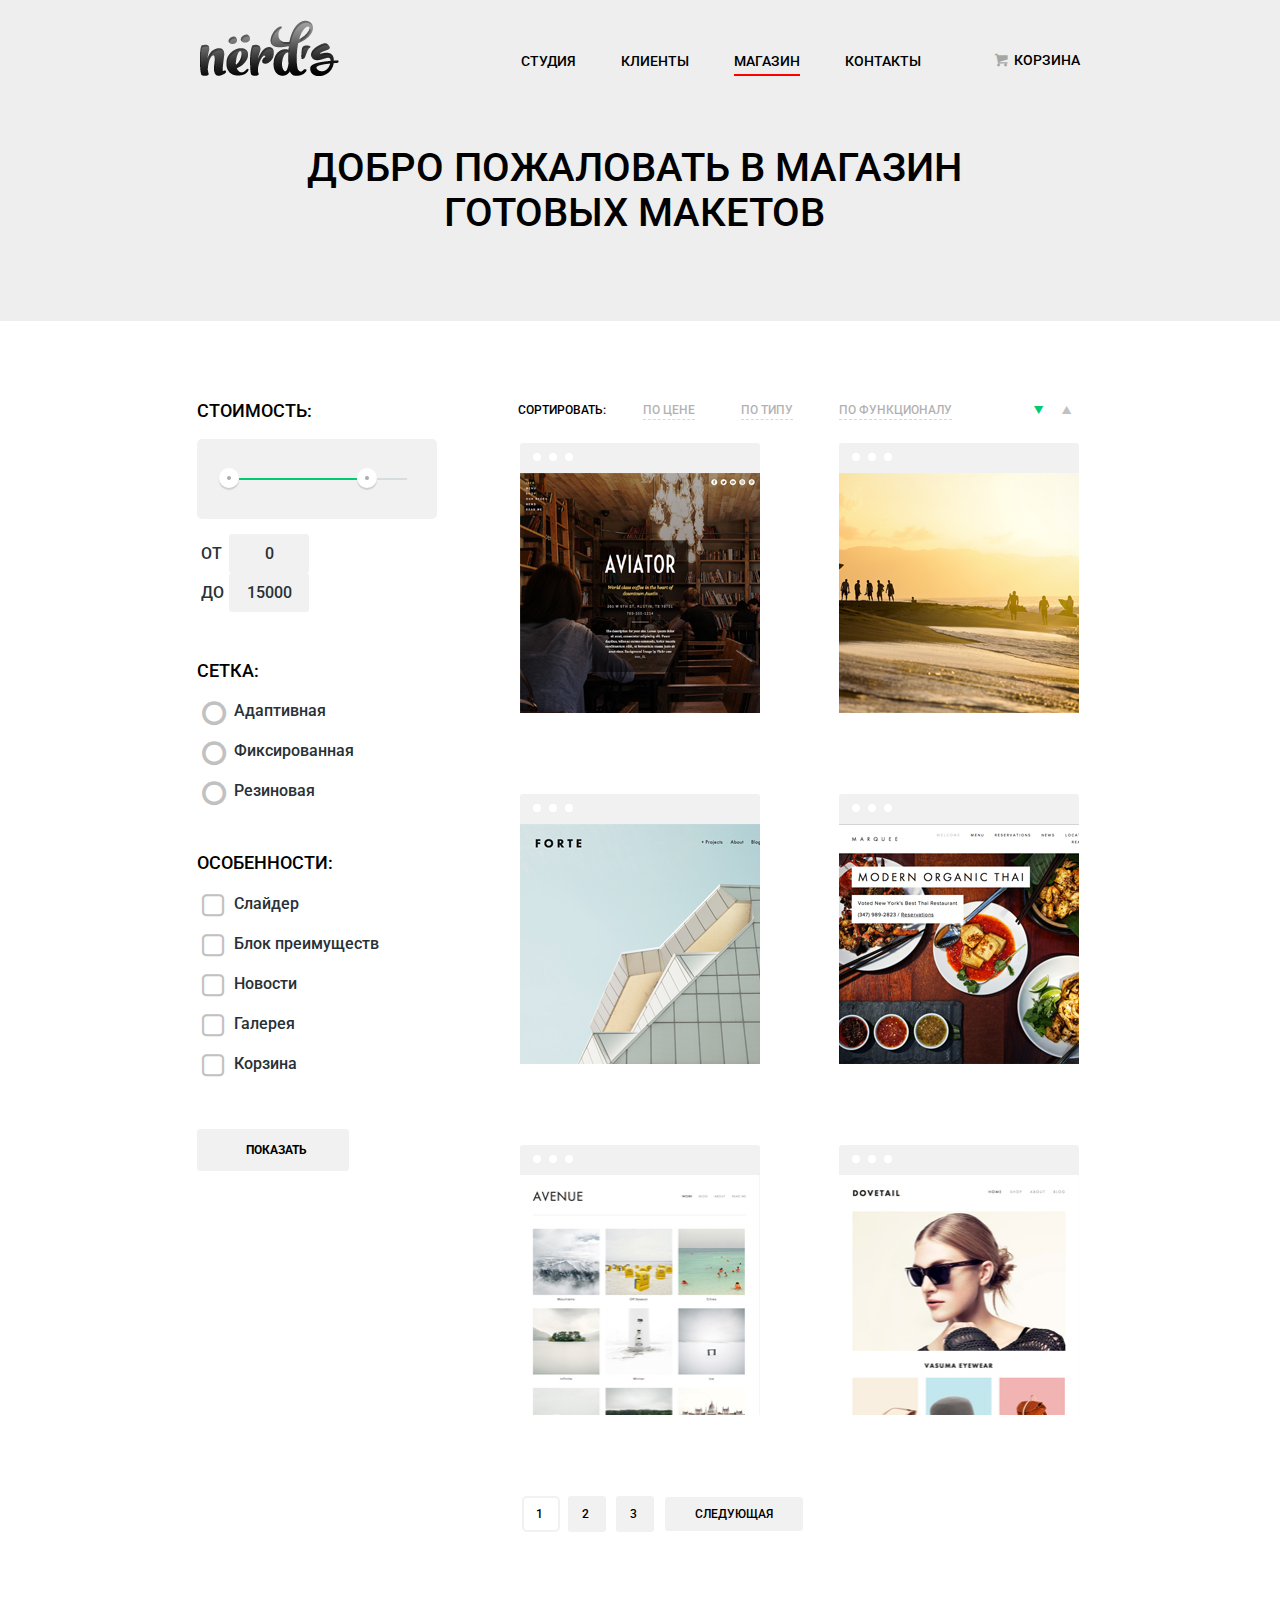
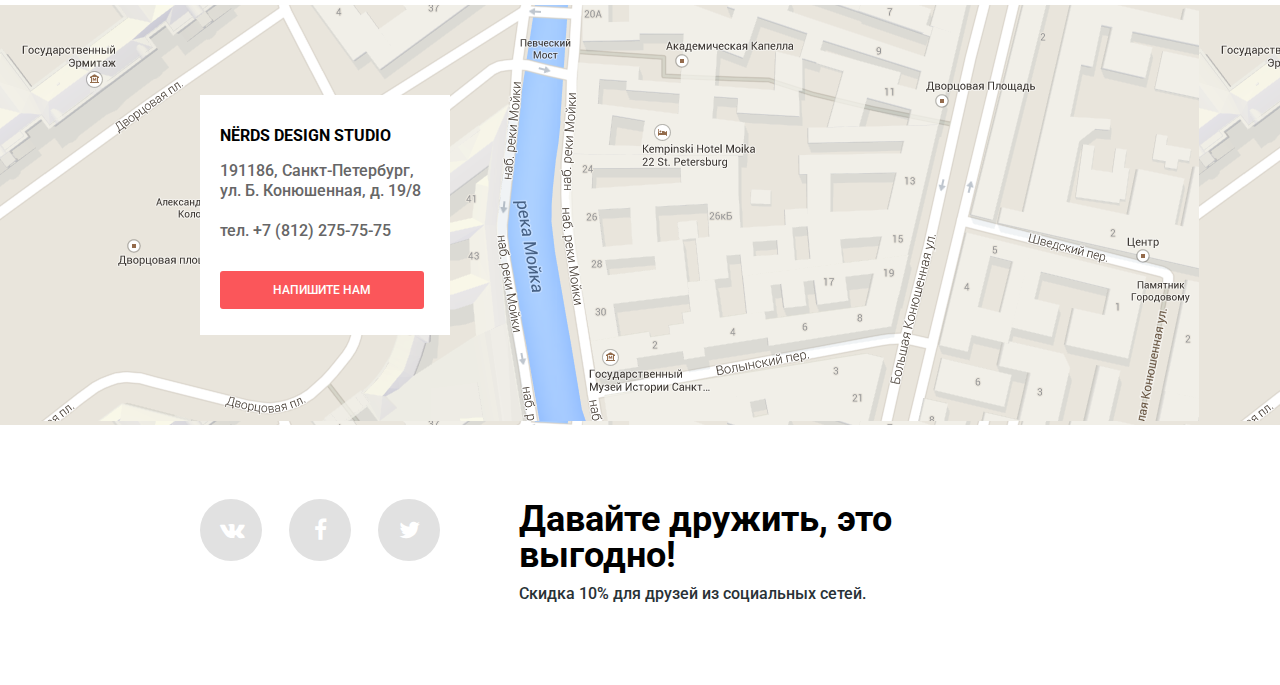
==== commit 7e7f5c43: "2 на проверку случайному наставнику" ====
--- a/catalog.html
+++ b/catalog.html
@@ -4,7 +4,7 @@
 <head>
     <meta charset="utf-8">
     <link href="https://fonts.googleapis.com/css?family=Roboto:500,300&subset=latin,cyrillic" rel="stylesheet" type="text/css">
-    <link href="css/style.css" rel="stylesheet">
+    <link href="css/minstyle.css" rel="stylesheet">
     <title> Каталог магазина </title>
 </head>
 
@@ -44,12 +44,12 @@
         <div class="container">
 
             <div class="filter-block">
-
-                <div class="filter-navigation">
-                    <span class="filter-title"> СТОИМОСТЬ: </span>
-
-                    <div class="range-filter">
-                        <form action="https://htmlacademy.ru" method="post">
+                <form action="https://htmlacademy.ru" method="post">
+                    <div class="filter-navigation">
+                        <div class="filter-title"> СТОИМОСТЬ: </div>
+
+                        <div class="range-filter">
+
                             <div class="range-controls">
                                 <div class="scale">
                                     <div style="width: 75%;" class="bar"></div>
@@ -58,55 +58,64 @@
                                 <div class="toggle max-toggle"></div>
                             </div>
                             <div class="price-controls">
-                                <label class="from"> от 
-                                <input class="min-price" type="text" placeholder="0" name="min-price"></label> <label class="to"> до 
-                                <input class="max-price" type="text" placeholder="15000" name="max-price"></label>
-                            </div>
-                    </div>
-                </div>
-                <div class="filter-select">
-
-                    <div class="filter-version">
-                        <div class="filter-title filter-title-margin"> СЕТКА: </div>
-                        <input type="radio" id="rd1" name="nameradio">
-                        <label for="rd1"> Адаптивная </label>
-                        <input type="radio" id="rd2" name="nameradio">
-                        <label for="rd2"> Фиксированная </label>
-                        <input type="radio" id="rd3" name="nameradio">
-                        <label for="rd3"> Резиновая </label>
-                    </div>
-                    <div class="features">
-                        <div class="filter-title"> ОСОБЕННОСТИ: </div>
-                        <input type="checkbox" id="ch1">
-                        <label for="ch1"> Слайдер </label>
-                        <input type="checkbox" id="ch2">
-                        <label for="ch2"> Блок преимуществ </label>
-                        <input type="checkbox" id="ch3">
-                        <label for="ch3"> Новости </label>
-                        <input type="checkbox" id="ch4">
-                        <label for="ch4"> Галерея </label>
-                        <input type="checkbox" id="ch5">
-                        <label for="ch5"> Корзина </label>
-                    </div>
-                    <div class="filter-button">
-                        <button type="submit"> Показать </button>
-                    </div>
-                    </form>
-                </div>
+
+                                <label class="from"> <span class="from-text">от </span>
+                                    <input class="min-price" type="text" value="0" name="min-price">
+                                </label>
+
+
+                                <label class="to"> <span class="to-text">до</span>
+                                    <input class="max-price" type="text" value="15000" name="max-price">
+                                </label>
+
+
+                            </div>
+                        </div>
+                    </div>
+                    <div class="filter-select">
+
+                        <div class="filter-version">
+                            <div class="filter-title filter-title-margin"> СЕТКА: </div>
+                            <input type="radio" id="rd1" name="nameradio">
+                            <label for="rd1"> Адаптивная </label>
+                            <input type="radio" id="rd2" name="nameradio">
+                            <label for="rd2"> Фиксированная </label>
+                            <input type="radio" id="rd3" name="nameradio">
+                            <label for="rd3"> Резиновая </label>
+                        </div>
+                        <div class="features">
+                            <div class="filter-title"> ОСОБЕННОСТИ: </div>
+                            <input type="checkbox" id="ch1">
+                            <label for="ch1"> Слайдер </label>
+                            <input type="checkbox" id="ch2">
+                            <label for="ch2"> Блок преимуществ </label>
+                            <input type="checkbox" id="ch3">
+                            <label for="ch3"> Новости </label>
+                            <input type="checkbox" id="ch4">
+                            <label for="ch4"> Галерея </label>
+                            <input type="checkbox" id="ch5">
+                            <label for="ch5"> Корзина </label>
+                        </div>
+                        <div class="filter-button">
+                            <button type="submit"> Показать </button>
+                        </div>
+
+                    </div>
+                </form>
             </div>
 
 
             <div class="portfolio-block">
                 <div class="sort">
-<div class="sort-left">
-                    <span class="sort-title"> СОРТИРОВАТЬ: </span>
-                    <a href="#" class="type"> ПО ЦЕНЕ </a>
-                    <a href="#" class="type"> ПО ТИПУ </a>
-                    <a href="#" class="type"> ПО ФУНКЦИОНАЛУ </a>
-</div>
+                    <div class="sort-left">
+                        <span class="sort-title"> СОРТИРОВАТЬ: </span>
+                        <a href="#" class="type"> ПО ЦЕНЕ </a>
+                        <a href="#" class="type"> ПО ТИПУ </a>
+                        <a href="#" class="type"> ПО ФУНКЦИОНАЛУ </a>
+                    </div>
 
                     <div class="sort-icons">
-                        <a href="#" class="icon-down-dir"></a>
+                        <a href="#" class="icon-down-dir active"></a>
                         <a href="#" class="icon-up-dir"></a>
                     </div>
                 </div>
@@ -119,8 +128,9 @@
                         <div class="portfolio-item-description">
                             <div class="title"> AVIATOR </div>
                             <div class="description"> Одностраничный макет с авторским дизайном </div>
-                            <div class="price"><a href="#"> 8000 Р. </a></div>
-                                 
+                            <div class="price"><a href="#"> 8000 Р. </a>
+                            </div>
+
                         </div>
                     </div>
                     <div class="portfolio-item">
@@ -130,9 +140,10 @@
                         </div>
                         <div class="portfolio-item-description">
                             <div class="title"> Sunset </div>
-                            <div class="description"> Интернет-магазин  с личным кабинетом </div>
-                            <div class="price"><a href="#"> 10000 Р. </a></div>
-                            
+                            <div class="description"> Интернет-магазин с личным кабинетом </div>
+                            <div class="price"><a href="#"> 10000 Р. </a>
+                            </div>
+
                         </div>
                     </div>
                     <div class="portfolio-item">
@@ -140,10 +151,11 @@
                         </div>
                         <div class="portfolio-item-img"><img src="img/item3.jpg" width="240" height="240" alt="Пример магазина третий">
                         </div>
-                         <div class="portfolio-item-description">
+                        <div class="portfolio-item-description">
                             <div class="title"> FORTE </div>
                             <div class="description"> Отличный макет для личного блога </div>
-                            <div class="price"><a href="#"> 5000 Р. </a></div>
+                            <div class="price"><a href="#"> 5000 Р. </a>
+                            </div>
                         </div>
                     </div>
                     <div class="portfolio-item">
@@ -154,7 +166,8 @@
                         <div class="portfolio-item-description">
                             <div class="title title-fix"> Modern Organic THAI </div>
                             <div class="description description-fix"> Сайт для ресторана быстрого питания </div>
-                            <div class="price"><a href="#"> 12000 Р. </a></div>
+                            <div class="price"><a href="#"> 12000 Р. </a>
+                            </div>
                         </div>
                     </div>
                     <div class="portfolio-item">
@@ -165,7 +178,8 @@
                         <div class="portfolio-item-description">
                             <div class="title"> AVENUE </div>
                             <div class="description"> Макет для блога о путешествиях </div>
-                            <div class="price"><a href="#"> 8000 Р. </a></div>
+                            <div class="price"><a href="#"> 8000 Р. </a>
+                            </div>
                         </div>
                     </div>
                     <div class="portfolio-item">
@@ -176,7 +190,8 @@
                         <div class="portfolio-item-description">
                             <div class="title"> DOVETAIL </div>
                             <div class="description"> Интернет-магазин с галереей товаров </div>
-                            <div class="price"><a href="#"> 14000 Р. </a></div>
+                            <div class="price"><a href="#"> 14000 Р. </a>
+                            </div>
                         </div>
                     </div>
                 </div>
@@ -196,15 +211,14 @@
 
 
 
-        <div class="map-wraper">
-        <iframe src="https://www.google.com/maps/embed?pb=!1m18!1m12!1m3!1d1998.59894241239!2d30.320894615939693!3d59.938796869048055!2m3!1f0!2f0!3f0!3m2!1i1024!2i768!4f13.1!3m3!1m2!1s0x4696310fca5ba729%3A0xea9c53d4493c879f!2z0JHQvtC70YzRiNCw0Y8g0JrQvtC90Y7RiNC10L3QvdCw0Y8g0YPQuy4sIDE5LCDQodCw0L3QutGCLdCf0LXRgtC10YDQsdGD0YDQsywgMTkxMTg2!5e0!3m2!1sru!2sru!4v1462995384262" width="" height="420" style="border:0" allowfullscreen class="map-google"></iframe>
+    <div class="map-wraper">
+        <iframe src="https://www.google.com/maps/embed?pb=!1m18!1m12!1m3!1d1998.59894241239!2d30.320894615939693!3d59.938796869048055!2m3!1f0!2f0!3f0!3m2!1i1024!2i768!4f13.1!3m3!1m2!1s0x4696310fca5ba729%3A0xea9c53d4493c879f!2z0JHQvtC70YzRiNCw0Y8g0JrQvtC90Y7RiNC10L3QvdCw0Y8g0YPQuy4sIDE5LCDQodCw0L3QutGCLdCf0LXRgtC10YDQsdGD0YDQsywgMTkxMTg2!5e0!3m2!1sru!2sru!4v1462995384262" width="900" height="420" style="border:0" allowfullscreen class="map-google"></iframe>
         <div class="company-wraper">
-           <div class="companyinfo">
+            <div class="companyinfo">
                 <h2> NЁRDS DESIGN STUDIO </h2>
-                <p> 191186, Санкт-Петербург,
-                     ул. Б. Конюшенная, д. 19/8 </p>
-                   
-                    <p> тел. +7 (812) 275-75-75 </p>
+                <p> 191186, Санкт-Петербург, ул. Б. Конюшенная, д. 19/8 </p>
+
+                <p> тел. +7 (812) 275-75-75 </p>
                 <a href="#" class="writetous"> Напишите нам</a>
 
             </div>
@@ -213,20 +227,20 @@
                 <form action="htmlacademy.ru" method="post">
                     <div class="name-field">
                         <label>Ваше имя:
-                            
+
                             <input type="text" name="name" class="name" placeholder="ПРЕДСТАВЬТЕСЬ, ПОЖАЛУЙСТА">
                         </label>
                     </div>
                     <div class="email-field">
                         <label>Ваш e-mail:
-                            
+
                             <input type="text" name="e-name" class="name" placeholder="ДЛЯ ОТПРАВКИ ОТВЕТА">
                         </label>
                     </div>
                     <div class="clearfix"></div>
                     <div class="text-field">
                         <label> Текст письма:
-                            
+
                             <textarea name="message" placeholder="В СВОБОДНОЙ ФОРМЕ"></textarea>
                         </label>
                     </div>
@@ -255,23 +269,8 @@
 
 
 
-   <script>
-        var link = document.querySelector(".writetous");
-        var popup = document.querySelector(".pop-up");
-        var close = document.querySelector(".close");
-        link.addEventListener("click", function(event) {
-            event.preventDefault();
-            popup.classList.add("pop-up-show");
-            name.focus();
-        });
-
-        close.addEventListener("click", function(event) {
-            event.preventDefault();
-            popup.classList.remove("pop-up-show");
-            name.focus();
-        });
-    </script>
-    
+    <script src="js/minmain.js"></script>
+
 </body>
 
 </html>--- a/css/minstyle.css
+++ b/css/minstyle.css
@@ -0,0 +1 @@
+/*! normalize.css v3.0.2 | MIT License | git.io/normalize */img,legend{border:0}legend,td,th{padding:0}.socialicon:active,.whatdo-item-order1:active,.whatdo-item-order2:active,.whatdo-item-order3:active{box-shadow:0 3px 0 0 rgba(0,0,0,.15) inset}html{font-family:sans-serif;-ms-text-size-adjust:100%;-webkit-text-size-adjust:100%}article,aside,details,figcaption,figure,footer,header,hgroup,main,menu,nav,section,summary{display:block}audio,canvas,progress,video{display:inline-block;vertical-align:baseline}audio:not([controls]){display:none;height:0}[hidden],template{display:none}a{background-color:transparent}a:active,a:hover{outline:0}abbr[title]{border-bottom:1px dotted}b,optgroup,strong{font-weight:700}dfn{font-style:italic}h1{font-size:2em;margin:.67em 0}mark{background:#ff0;color:#000}small{font-size:80%}sub,sup{font-size:75%;line-height:0;position:relative;vertical-align:baseline}sup{top:-.5em}sub{bottom:-.25em}svg:not(:root){overflow:hidden}figure{margin:1em 40px}hr{-moz-box-sizing:content-box;box-sizing:content-box;height:0}pre,textarea{overflow:auto}code,kbd,pre,samp{font-family:monospace,monospace;font-size:1em}button,input,optgroup,select,textarea{color:inherit;font:inherit;margin:0}.main-menu a,body{color:#000}button{overflow:visible}button,select{text-transform:none}button,html input[type=button],input[type=reset],input[type=submit]{-webkit-appearance:button;cursor:pointer}button[disabled],html input[disabled]{cursor:default}button::-moz-focus-inner,input::-moz-focus-inner{border:0;padding:0}input{line-height:normal}input[type=checkbox],input[type=radio]{box-sizing:border-box;padding:0}input[type=number]::-webkit-inner-spin-button,input[type=number]::-webkit-outer-spin-button{height:auto}input[type=search]{-webkit-appearance:textfield;-moz-box-sizing:content-box;-webkit-box-sizing:content-box;box-sizing:content-box}input[type=search]::-webkit-search-cancel-button,input[type=search]::-webkit-search-decoration{-webkit-appearance:none}fieldset{border:1px solid silver;margin:0 2px;padding:.35em .625em .75em}table{border-collapse:collapse;border-spacing:0}body{margin:0;font-size:16px;line-height:22px;font-family:Roboto,Arial,sans-serif;font-weight:500;min-width:900px}@font-face{font-weight:400;font-style:normal;font-family:symbols-nerds;src:url(../fonts/symbols-nerds.woff) format("woff"),url(../fonts/symbols-nerds.woff2) format("woff2")}[class*=" icon-"]::before,[class^=icon-]::before{display:inline-block;width:1em;margin-right:.2em;margin-left:.2em;font-weight:400;line-height:em;font-family:symbols-nerds;text-align:center;text-transform:none;text-decoration:inherit;font-style:normal;font-variant:normal;speak:none}.about-title,.catalog-promo-title,.pop-up input,.pop-up textarea,.price-controls input{font-family:Roboto,Arial,sans-serif}.icon-basket::before{content:"\62"}.icon-facebook::before{content:"\66"}.icon-twitter::before{content:"\74"}.icon-vk::before{content:"\76"}.icon-up-dir::before{content:"\25b2"}.icon-down-dir::before{content:"\25bc"}.icon-circle::before{content:"\25cb"}.icon-circle-dot::before{content:"\25cf"}.icon-check-off::before{content:"\2610"}.icon-check-on::before{content:"\2611"}.icon-instagramm::before{content:"📷"}.about-top:after,.clearfix,.container:after,.main-menu .now:after,.whatdo:after{content:""}.column-2{width:600px;float:left}.column-1{width:245px;float:right}.container{max-width:900px;padding-left:10px;padding-right:10px;margin:0 auto;box-sizing:border-box}.clearfix,.container:after{display:table;clear:both}.main-menu li,.slider-controls .slider-point,.socialicon{display:inline-block;vertical-align:top}header{padding-bottom:50px;background:#eee}.logo{width:140px;float:left;padding-top:20px}.main-menu{float:left;margin-left:181px;font-size:0;padding:0}.promo-block,footer{padding-bottom:80px}.main-menu .now:after{position:absolute;background-color:red;left:0;right:0;bottom:0;height:2px}.basket,.main-menu li,.slider,.socialicon{position:relative}.main-menu li{font-size:16px;margin-top:46px;margin-right:45px}.basket .basket-item,.main-menu a{font-size:14px;line-height:30px;text-decoration:none;text-transform:uppercase}.main-menu li:last-child{margin-right:0}.basket a:hover,.main-menu a:hover{color:#fb565a}.basket-item:hover span{opacity:1}.basket a:active,.main-menu a:active{color:#8f8f8f}.basket{float:right;padding-left:32px;padding-top:45px}.basket .basket-item{color:#000}.basket-item span{opacity:.3}footer{padding-top:74px}.social{width:240px;float:left;font-size:0;margin-right:79px}.socialicon{width:62px;height:62px;font-size:0;border-radius:50%;margin-right:27px;background-color:#e1e1e1;text-align:center}.socialicon:hover{background-color:#fb565a}.socialicon:active{background-color:#d6494d}.promo-block,.slider-background{background:#eee}.socialicon span{line-height:62px;font-size:23px;color:#fff}.socialicon:nth-child(3n){margin-right:0}.footerpromo{float:left;width:538px;margin-top:2px}.footerpromo-call{font-size:36px;line-height:36px}.footerpromo-description{margin:0;padding-top:10px;font-size:16px;line-height:22px;color:#283136}.promo-block{margin-bottom:70px}.slider{width:880px;height:300px;margin:0 auto 82px}.slider-controls{position:absolute;bottom:98px;left:430px;width:200px;height:10px;margin-left:-100px;text-align:center;z-index:1000}.slider-controls .slider-point{width:4px;height:4px;margin:0 3px;background:#fff;border:3px solid #fff;border-radius:50%;cursor:pointer}.clients,.whatdo{border-bottom:2px solid #eee}.companyinfo .writetous,.slide .btn,.whatdo-item-order{border-radius:3px;text-decoration:none}.slider-controls .slider-active{background:#c1c1c1}.slide{position:absolute;top:0;left:0;width:100%;height:100%;overflow:hidden}.slide-text{width:380px;padding:21px 0;color:#283136}.slide-title{font-size:36px;line-height:1;font-weight:700;color:#000}.slide .btn{display:block;width:240px;padding:8px 0;margin-top:25px;font-size:12px;color:#fff;text-transform:uppercase;text-align:center;background:#fb565a}.slide:nth-child(1){background-image:url(../img/promo1.png);background-repeat:no-repeat;background-position:100% 0}.slide:nth-child(2),.slide:nth-child(3){background-repeat:no-repeat;background-position:100% 10px}.slide:nth-child(2){background-image:url(../img/promo2.png)}.slide:nth-child(3){background-image:url(../img/promo3.png)}.slide{display:none}.js-st1-open{display:block}.about-bottom,.about-top:after,.whatdo:after{display:table;clear:both}.whatdo{padding-bottom:87px}.whatdo-item{width:240px;float:left}.whatdo-item:first-child{margin-right:80px}.whatdo-item:last-child{float:right}.whatdo-item-title{font-size:18px;line-height:30px;text-transform:uppercase;padding-top:6px;margin-top:4px}.whatdo-item-description{font-size:15px;line-height:22px;color:#283136;margin-bottom:35px}.whatdo-item-order{font-size:12px;line-height:18px;text-transform:uppercase;color:#fff;padding:13px 40px}.whatdo-item-order1{background:#fb565a}.whatdo-item-order1:hover{background:#d6494d}.whatdo-item-order1:active{background:#b63538}.whatdo-item-order2{background:#00ca74}.whatdo-item-order2:hover{background:#01a25e}.whatdo-item-order2:active{background:#009053}.whatdo-item-order3{background:#efc84a}.whatdo-item-order3:hover{background:#d6ae2c}.whatdo-item-order3:active{background:#c09b24}.about{padding-top:43px;margin-bottom:54px}.about-top{margin-bottom:15px}.about-title{font-size:36px;line-height:36px;margin-bottom:0;width:550px}.howworks-title,.ourservices-title{line-height:22px;text-transform:uppercase}.about-description{padding-left:3px;width:580px;color:#283136}.about-top img{margin-top:18px;margin-left:42px;margin-bottom:22px}.year-wraper{position:relative}.year-wraper:after,.year-wraper:before{background:#eee;position:absolute;top:10px;content:"";height:2px}.year-wraper:before{width:65px;left:12px}.year-wraper:after{width:62px;right:-7px}.about-top .year{text-transform:uppercase;margin-left:90px;color:#000;font-weight:300}.about-bottom{content:"";width:100%}.ourservices{width:500px}.ourservices-title{font-size:16px;color:#283136}.ourservices-list{padding:0;list-style:none;position:relative;color:#283136}.ourservices-list li{padding-top:8px;padding-left:37px;margin-bottom:13px;position:relative}.ourservices li:before{content:"";position:absolute;width:25px;height:2px;background:#fb565a;top:17px;left:0}.logo-img{margin-right:10px;position:relative}.logo-line-left{width:65px;height:2px;background:red;font-size:0;top:0;left:0}.howworks{width:255px;margin-right:5px}.howworks-title{font-size:16px;padding-left:20px;color:#283136}.howworks-list{padding:0;list-style:none;color:#283136}.howworks-list li{padding-top:8px;padding-left:59px;margin-bottom:14px;position:relative}.howworks-list li:before{content:"";position:absolute;width:25px;height:2px;background:#fb565a;top:15px;left:22px}.clients{min-height:166px;border-top:2px solid #eee;margin-bottom:80px;line-height:166px;font-size:0}.clients-item{display:inline-block;vertical-align:middle;margin-left:10px;margin-right:112px;line-height:1px;cursor:pointer}.clients img{opacity:.2}.clients img:hover{opacity:1}input[type=checkbox]:disabled,input[type=radio]:disabled{opacity:.3}.clients-item:last-child{margin-right:0}.map-wraper{height:420px;width:100%;position:relative}.map-google{width:100%;height:100%;z-index:200;background:url(../img/map.png)}.company-wraper{position:absolute;width:880px;padding:0 10px;margin:0 auto;left:0;right:0;top:90px;z-index:100}.companyinfo{background:#fff;min-height:240px;width:250px;float:left;padding-left:20px;padding-right:23px;box-sizing:border-box;padding-top:26px;position:absolute}.companyinfo h2{font-size:16px;line-height:30px;margin:0 0 10px}.companyinfo p{margin:0 0 20px;font-size:16px;line-height:20px;color:#666}.companyinfo .writetous{font-size:12px;line-height:18px;padding:10px 53px;text-transform:uppercase;color:#fff;background:#fb565a;display:inline-block;margin-top:10px}.logo-onmap{width:auto;float:left;margin-top:26px;margin-left:430px}.pop-up{width:460px;height:315px;background:#fff;position:absolute;box-shadow:0 20px 40px 0 rgba(0,0,0,.75);left:50%;margin-left:-327px;top:-121px;display:none;padding:50px 90px 50px 80px}.pop-up label{font-size:16px}.pop-up input{border:2px solid #d7dcde;font-size:12px;line-height:18px;margin-top:8px;border-radius:3px}.pop-up input:hover{border-color:#a2a9ac}.pop-up .name-field{float:left;width:220px}.pop-up .email-field{float:right;width:220px}.pop-up input.email,.pop-up input.name{width:200px;height:30px;padding-left:15px;margin-bottom:-4px}.pop-up .write-us,.pop-up textarea{width:100%;font-size:12px;line-height:18px}.pop-up .text-field{margin-top:25px;margin-bottom:50px}.pop-up textarea{margin-top:9px;margin-bottom:-7px;padding-top:6px;padding-left:14px;box-sizing:border-box;height:110px;border:2px solid #d7dcde;border-radius:3px}.pop-up textarea:hover{border-color:#a2a9ac}.pop-up .write-us{display:block;text-decoration:none;color:#fff;background-color:#fb565a;padding:11px 195px 7px;border:none;cursor:pointer;border-radius:3px}.pop-up-show{display:block;animation:bounce .6s}.filter-scroll-value span,.filter-title,.filter-value,.price-controls .to{display:inline-block;vertical-align:top}.catalog-promo-title{width:670px;font-size:40px;line-height:45px;margin-left:98px;padding-top:13px;text-transform:uppercase;text-align:center;padding-left:1px;margin-bottom:6px}.filter-block{width:260px;float:left;margin-top:5px;margin-left:-3px}.filter-select label{color:#283136}.filter-navigation{margin-bottom:48px}.filter-title{font-size:18px;line-height:30px;margin-bottom:13px}.filter-scroll{width:240px;height:80px;background:#ffffe0;margin-top:10px;margin-bottom:-3px}.filter-scroll-value span{color:red;margin-right:10px}.filter-value{width:80px;height:35px;background:green;margin-top:20px;margin-right:18px}.range-filter{width:240px;margin-bottom:-4px}.range-controls{position:relative;height:80px;margin-bottom:20px;padding:0 30px;background:#f1f1f1;border-radius:5px;overflow:hidden}.range-controls .scale{margin-top:39px;height:2px;background:#d7dcde}.range-controls .bar{height:2px;background:#00ca74}.range-controls .toggle{width:4px;height:4px;border:8px solid #fff;background:#ababab;border-radius:50%;position:absolute;top:29px;box-shadow:0 2px 1px 0 #cfcfcf;cursor:pointer}.min-toggle{left:22px}.max-toggle{left:160px}.price-controls{text-transform:uppercase;font-size:16px;margin-top:-5px;margin-left:4px;color:#283136}.price-controls input{width:60px;border:none;background:#f1f1f1;font-size:16px;text-align:center;border-radius:3px;padding:10px}.price-controls .to{color:#283136}.from-text,.to-text{vertical-align:baseline;display:inline-block}.price-controls .from{color:#283136;margin-right:17px}.from-text{margin-right:3px}.to-text{margin-right:1px}.filter-title-margin{display:inline-block;margin-bottom:15px;vertical-align:top}input[type=radio]{display:none}input[type=radio]+label{display:block;font-size:16px;line-height:20px;padding-left:37px;margin-bottom:20px;position:relative;cursor:pointer}input[type=radio]+label:before{content:"\25cb";position:absolute;font-family:symbols-nerds;top:2px;left:5px;color:#c1c1c1;font-size:28px}input[type=radio]:checked+label:before{content:"\25cf"}.features{margin-top:47px;margin-bottom:55px}.features .filter-title{display:inline-block;margin-bottom:16px;vertical-align:top}input[type=checkbox]{display:none}input[type=checkbox]+label{display:block;font-size:16px;line-height:20px;padding-left:37px;margin-bottom:20px;position:relative;cursor:pointer}input[type=checkbox]+label:before{content:"\2610";position:absolute;font-family:symbols-nerds;top:2px;left:5px;color:#c1c1c1;font-size:28px}input[type=checkbox]:checked+label:before{content:"\2611"}.close:after,.close:before,.map-item:after,.sort:after{content:""}.filter-button button{font-size:12px;line-height:18px;text-transform:uppercase;background-color:#f1f1f1;padding:12px 42px 12px 49px;border-radius:3px;font-weight:700;border:none;cursor:pointer}.filter-button button:hover{background-color:#e5e5e5}.filter-button button:active{background-color:#d5d5d5;box-shadow:0 3px 0 0 rgba(0,0,0,.15) inset}.portfolio-block{width:560px;float:right;margin-bottom:80px}.sort{font-size:0;line-height:18px;margin-bottom:17px;position:relative}.sort:after{display:table;clear:both}.sort-left{width:450px;float:left}.sort-icons{float:right;font-size:0}.sort .type,.sort-title{font-size:12px;display:inline-block;vertical-align:baseline}.sort-title{margin-left:-2px;padding-top:10px;margin-right:37px}.sort .type{color:#000;opacity:.3;text-decoration:none;border-bottom:1px dashed #00ca74;margin-right:46px}.sort .type:nth-child(4){margin-right:0}.sort .type:hover{color:#000;opacity:1;border-bottom:1px solid #00ca74}.sort .type:active{color:#000;border:none}.sort .icon-down-dir,.sort .icon-up-dir{text-decoration:none;opacity:1;font-size:20px;padding:0;color:#c1c1c1;display:inline-block;margin-top:10px;vertical-align:baseline}.portfolio-item,.white-point{display:inline-block;vertical-align:top}.sort .icon-down-dir{margin-left:0}.sort .active{color:#00ca74}.icon-down-dir:active,.icon-up-dir:active{color:#000;opacity:1}.icon-down-dir:hover,.icon-up-dir:hover{color:#c1c1c1}.portfolio{font-size:0}.white-point{background:#fff;width:8px;height:8px;border-radius:50%;margin-top:10px;margin-right:8px}.portfolio-item{width:240px;height:240px;margin-bottom:111px;position:relative}.portfolio-item-bordertop{height:30px;background-color:#f1f1f1;border-top-left-radius:3px;border-top-right-radius:3px;padding-left:13px}.portfolio-item:hover .portfolio-item-bordertop{background:#797979}.portfolio-item:nth-child(1),.portfolio-item:nth-child(3),.portfolio-item:nth-child(5){margin-right:79px}.portfolio-item:hover .portfolio-item-description{display:block}.portfolio-item-description{width:200px;height:200px;position:absolute;top:50px;left:20px;background:#fff;box-sizing:border-box;padding:30px 20px;display:none}.portfolio-item-description .title{font-family:Roboto,Arial,sans-serif;font-size:18px;line-height:24px;color:#000;text-transform:uppercase;text-align:center;margin-bottom:10px}.portfolio-item-description .title-fix{margin-bottom:2px}.portfolio-item-description .description{font-size:14px;line-height:18px;color:#283136;text-align:center;margin-bottom:31px}.portfolio-item-description .description-fix{margin-bottom:15px}.portfolio-item-description .price{text-align:center}.portfolio-item-description a{display:inline-block;font-size:18px;line-height:24px;color:#fff;background-color:#fb565a;text-decoration:none;border-radius:3px;width:140px;height:38px;vertical-align:middle;box-sizing:border-box;padding-top:6px}.page-next,.page-point{font-size:12px;text-decoration:none;color:#000;border-radius:3px}.portfolio-item-description a:hover{background:#d6494d}.portfolio-item-description a:active{background:#b63538;box-shadow:0 3px 0 0 rgba(0,0,0,.15) inset}.page-number{margin-top:6px;margin-left:4px}.page-point{background-color:#f1f1f1;padding:11px 14px;margin-right:10px;line-height:18px}.page-next{padding:10px 30px;background:#f1f1f1;margin-left:1px}.page-next:hover,.page-point:hover{background-color:#e5e5e5}.page-next:active,.page-point:active{background-color:#d5d5d5;box-shadow:0 3px 0 0 rgba(0,0,0,.15) inset}.current,.current:hover{background:#fff;outline:#f1f1f1 solid 2px}.current{padding:9px 12px}.current:active{box-shadow:none}.map-item:after{display:table;clear:both}.map-item{position:relative}@keyframes bounce{0%{transform:translateY(-2000px)}70%{transform:translateY(30px)}90%{transform:translateY(-10px)}100%{transform:translateY(0)}}.close{width:40px;height:40px;background:#fb565a;font-size:0;border-radius:50%;cursor:pointer;border:0;outline:0;position:absolute;top:5px;right:5px}.close:after,.close:before{position:absolute;height:25px;width:4px;border-radius:3px;background:#fff;top:8px;left:18px}.close:before{transform:rotate(45deg)}.close:after{transform:rotate(-45deg)}